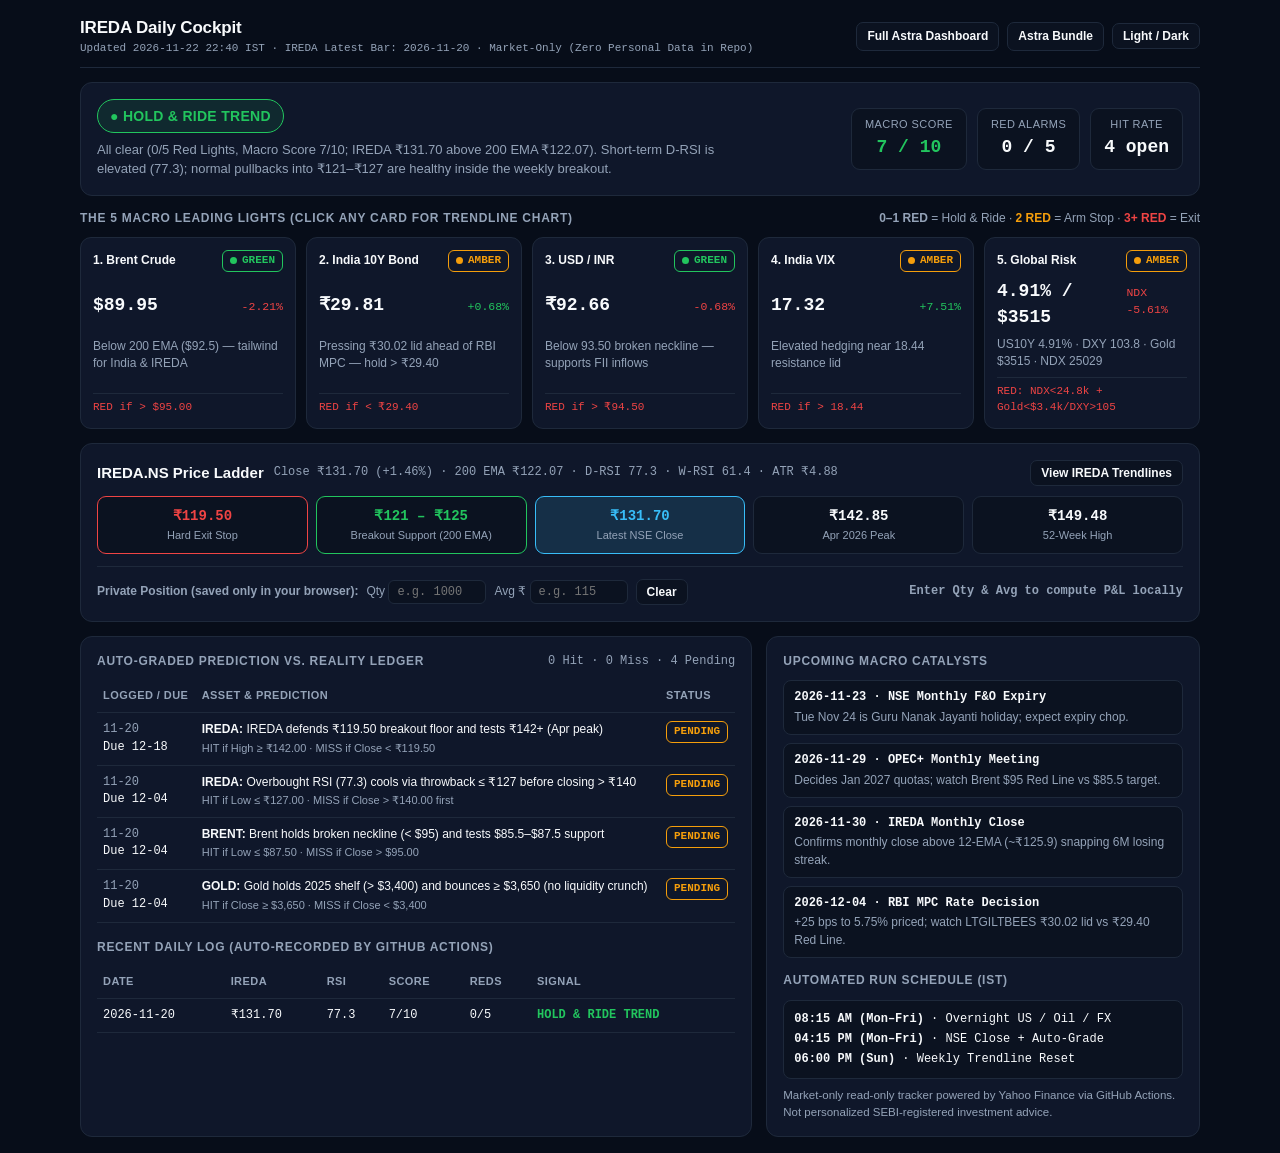
==== cockpit.html @ 3b49bd47 "feat(cockpit): add automated 5-light IREDA daily macro cockpit & ledger" ====
<!DOCTYPE html>
<html lang="en">
<head>
  <meta charset="utf-8" />
  <meta name="viewport" content="width=device-width, initial-scale=1, viewport-fit=cover" />
  <title>IREDA Daily Cockpit — 5-Light Macro &amp; Prediction Tracker</title>
  <link rel="icon" href="data:image/svg+xml,<svg xmlns='http://www.w3.org/2000/svg' viewBox='0 0 16 16'><rect width='16' height='16' rx='3' fill='%230b1220'/><circle cx='8' cy='8' r='4.5' fill='%2322c55e'/></svg>" />
  <style>
    :root {
      --bg: #070d19;
      --card: #0f172a;
      --card-2: #0b1220;
      --border: #1e293b;
      --fg: #f8fafc;
      --muted: #94a3b8;
      --accent: #38bdf8;
      --green: #22c55e;
      --amber: #f59e0b;
      --red: #ef4444;
      --purple: #a855f7;
    }
    body.light {
      --bg: #f1f5f9;
      --card: #ffffff;
      --card-2: #f8fafc;
      --border: #cbd5e1;
      --fg: #0f172a;
      --muted: #475569;
      --accent: #0284c7;
      --green: #16a34a;
      --amber: #d97706;
      --red: #dc2626;
      --purple: #7c3aed;
    }
    * { box-sizing: border-box; }
    body {
      margin: 0;
      padding: 16px;
      background: var(--bg);
      color: var(--fg);
      font-family: -apple-system, BlinkMacSystemFont, "Segoe UI", Roboto, Inter, sans-serif;
      font-size: 14px;
      line-height: 1.45;
    }
    .wrap { max-width: 1120px; margin: 0 auto; display: flex; flex-direction: column; gap: 14px; }
    .mono { font-family: ui-monospace, SFMono-Regular, Menlo, Monaco, Consolas, monospace; }
    .muted { color: var(--muted); }
    .card {
      background: var(--card);
      border: 1px solid var(--border);
      border-radius: 12px;
      padding: 16px;
    }
    .topbar {
      display: flex; flex-wrap: wrap; align-items: center; justify-content: space-between; gap: 10px;
      padding-bottom: 10px; border-bottom: 1px solid var(--border);
    }
    .nav-links { display: flex; flex-wrap: wrap; align-items: center; gap: 8px; font-size: 12px; }
    .btn {
      background: var(--card-2); color: var(--fg); border: 1px solid var(--border);
      border-radius: 7px; padding: 5px 10px; font-size: 12px; font-weight: 600; cursor: pointer;
      text-decoration: none; display: inline-flex; align-items: center; gap: 5px;
    }
    .btn:hover { border-color: var(--accent); }
    .btn.active { background: var(--accent); color: #020617; border-color: var(--accent); }

    /* Hero Banner */
    .hero { display: flex; flex-wrap: wrap; align-items: center; justify-content: space-between; gap: 16px; }
    .signal-pill {
      display: inline-flex; align-items: center; gap: 8px; padding: 6px 12px;
      border-radius: 999px; font-weight: 800; font-size: 14px; letter-spacing: 0.02em;
      border: 1.5px solid var(--green); color: var(--green); background: rgba(34,197,94,0.1);
    }
    .signal-pill.warning { border-color: var(--amber); color: var(--amber); background: rgba(245,158,11,0.12); }
    .signal-pill.error { border-color: var(--red); color: var(--red); background: rgba(239,68,68,0.14); }
    .kpis { display: flex; flex-wrap: wrap; gap: 10px; }
    .kpi {
      background: var(--card-2); border: 1px solid var(--border); border-radius: 9px;
      padding: 8px 13px; text-align: center; min-width: 92px;
    }
    .kpi-lbl { font-size: 11px; color: var(--muted); text-transform: uppercase; letter-spacing: 0.04em; }
    .kpi-val { font-size: 18px; font-weight: 800; margin-top: 2px; }

    /* 5 Traffic Lights */
    .sec-head {
      display: flex; flex-wrap: wrap; align-items: center; justify-content: space-between; gap: 8px;
      margin-bottom: 10px; font-size: 12px;
    }
    .sec-title { font-weight: 800; text-transform: uppercase; letter-spacing: 0.06em; color: var(--muted); }
    .lights-grid { display: grid; grid-template-columns: repeat(5, minmax(0, 1fr)); gap: 10px; }
    @media (max-width: 960px) { .lights-grid { grid-template-columns: repeat(2, minmax(0, 1fr)); } }
    @media (max-width: 560px) { .lights-grid { grid-template-columns: 1fr; } }
    .light-card {
      background: var(--card); border: 1px solid var(--border); border-radius: 11px;
      padding: 12px; cursor: pointer; display: flex; flex-direction: column; justify-content: space-between; gap: 6px;
      transition: border-color 140ms ease, transform 140ms ease;
    }
    .light-card:hover { border-color: var(--accent); transform: translateY(-1px); }
    .light-card.selected { border-color: var(--accent); box-shadow: 0 0 0 1px var(--accent); }
    .light-top { display: flex; align-items: center; justify-content: space-between; gap: 6px; font-size: 12px; font-weight: 700; }
    .badge {
      display: inline-flex; align-items: center; gap: 5px; padding: 2px 7px;
      border-radius: 6px; font-size: 11px; font-weight: 700; border: 1px solid var(--border);
    }
    .badge.GREEN, .badge.HIT { color: var(--green); border-color: var(--green); }
    .badge.AMBER, .badge.PENDING { color: var(--amber); border-color: var(--amber); }
    .badge.RED, .badge.MISS { color: var(--red); border-color: var(--red); }
    .badge.EXPIRED { color: var(--muted); border-color: var(--border); }
    .dot { width: 7px; height: 7px; border-radius: 50%; display: inline-block; }
    .light-val { font-size: 18px; font-weight: 800; }
    .light-note { font-size: 12px; color: var(--muted); }
    .light-rule { font-size: 11px; color: var(--red); padding-top: 6px; border-top: 1px solid var(--border); }

    /* IREDA Ladder + Local Position */
    .ladder { display: grid; grid-template-columns: repeat(5, minmax(0, 1fr)); gap: 8px; margin-top: 10px; }
    @media (max-width: 720px) { .ladder { grid-template-columns: repeat(2, minmax(0, 1fr)); } }
    .rung {
      background: var(--card-2); border: 1px solid var(--border); border-radius: 9px;
      padding: 9px 8px; text-align: center;
    }
    .rung.stop { border-color: var(--red); }
    .rung.sup { border-color: var(--green); }
    .rung.now { background: rgba(56,189,248,0.14); border-color: var(--accent); }
    .rung-p { font-weight: 800; font-size: 14px; }
    .rung-l { font-size: 11px; color: var(--muted); margin-top: 2px; }

    .pos-bar {
      margin-top: 12px; padding-top: 12px; border-top: 1px solid var(--border);
      display: flex; flex-wrap: wrap; align-items: center; justify-content: space-between; gap: 10px; font-size: 12px;
    }
    .pos-inputs { display: flex; flex-wrap: wrap; align-items: center; gap: 8px; }
    .pos-inputs input {
      width: 98px; padding: 4px 8px; border-radius: 6px; border: 1px solid var(--border);
      background: var(--card-2); color: var(--fg); font-size: 12px;
    }

    /* Expandable Chart Drawer */
    .drawer { display: none; }
    .drawer.open { display: block; }
    .canvas-box { width: 100%; height: 360px; border: 1px solid var(--border); border-radius: 8px; overflow: hidden; margin-top: 8px; }
    canvas { display: block; width: 100%; height: 100%; }

    /* Bottom Grid */
    .two-col { display: grid; grid-template-columns: 1.55fr 1fr; gap: 14px; }
    @media (max-width: 880px) { .two-col { grid-template-columns: 1fr; } }
    table { width: 100%; border-collapse: collapse; font-size: 12px; }
    th, td { text-align: left; padding: 8px 6px; border-bottom: 1px solid var(--border); vertical-align: top; }
    th { color: var(--muted); font-size: 11px; text-transform: uppercase; letter-spacing: 0.04em; }
    .cat-item {
      background: var(--card-2); border: 1px solid var(--border); border-radius: 8px;
      padding: 8px 10px; font-size: 12px; margin-bottom: 8px;
    }
    .warn-strip {
      display: none; padding: 8px 12px; border-radius: 8px; font-size: 12px;
      background: rgba(245,158,11,0.12); border: 1px solid var(--amber); color: var(--amber);
    }
  </style>
</head>
<body>
  <div class="wrap">
    <!-- Top Bar -->
    <div class="topbar">
      <div>
        <div style="font-size:17px;font-weight:800;letter-spacing:-0.01em;">IREDA Daily Cockpit</div>
        <div class="mono muted" style="font-size:11px;" id="metaLine">Loading cockpit_state.json…</div>
      </div>
      <div class="nav-links">
        <a class="btn" href="./index.html">Full Astra Dashboard</a>
        <a class="btn" href="./review.html">Astra Bundle</a>
        <button class="btn" id="btnTheme">Light / Dark</button>
      </div>
    </div>

    <div id="staleWarn" class="warn-strip"></div>

    <!-- 1. THREE-SECOND VERDICT BANNER -->
    <section class="card hero">
      <div style="flex:1;min-width:260px;">
        <div id="signalPill" class="signal-pill">● LOADING…</div>
        <p id="signalSummary" style="margin:8px 0 0;font-size:13px;color:var(--muted);max-width:640px;">—</p>
      </div>
      <div class="kpis">
        <div class="kpi">
          <div class="kpi-lbl">Macro Score</div>
          <div id="kpiScore" class="kpi-val mono">—</div>
        </div>
        <div class="kpi">
          <div class="kpi-lbl">Red Alarms</div>
          <div id="kpiReds" class="kpi-val mono">—</div>
        </div>
        <div class="kpi">
          <div class="kpi-lbl">Hit Rate</div>
          <div id="kpiHit" class="kpi-val mono">—</div>
        </div>
      </div>
    </section>

    <!-- 2. THE 5 TRAFFIC LIGHTS -->
    <section>
      <div class="sec-head">
        <span class="sec-title">The 5 Macro Leading Lights (Click Any Card for Trendline Chart)</span>
        <span class="muted"><strong>0–1 RED</strong> = Hold &amp; Ride · <strong style="color:var(--amber)">2 RED</strong> = Arm Stop · <strong style="color:var(--red)">3+ RED</strong> = Exit</span>
      </div>
      <div id="lightsGrid" class="lights-grid"></div>
    </section>

    <!-- EXPANDABLE TRENDLINE CHART DRAWER (Hidden until clicked) -->
    <section id="chartDrawer" class="card drawer">
      <div style="display:flex;flex-wrap:wrap;align-items:center;justify-content:space-between;gap:8px;">
        <div>
          <strong id="drawerTitle">—</strong>
          <span id="drawerMeta" class="mono muted" style="font-size:12px;margin-left:8px;"></span>
        </div>
        <div style="display:flex;flex-wrap:wrap;align-items:center;gap:6px;">
          <button class="btn tf-btn active" data-tf="1d">Daily</button>
          <button class="btn tf-btn" data-tf="1wk">Weekly</button>
          <button class="btn" id="btnDrawTL">+ Draw Trendline</button>
          <button class="btn" id="btnClearTL">Clear</button>
          <button class="btn" id="btnCloseDrawer">Close ✕</button>
        </div>
      </div>
      <div id="drawerPills" style="display:flex;flex-wrap:wrap;gap:5px;margin-top:8px;"></div>
      <div id="drawerOhlc" class="mono muted" style="font-size:11.5px;margin-top:6px;">Hover chart for OHLC / EMA / RSI readout</div>
      <div class="canvas-box"><canvas id="trendCanvas"></canvas></div>
    </section>

    <!-- 3. IREDA STRUCTURE & OPTIONAL BROWSER-LOCAL POSITION CALCULATOR -->
    <section class="card">
      <div style="display:flex;flex-wrap:wrap;align-items:center;justify-content:space-between;gap:8px;">
        <div style="display:flex;flex-wrap:wrap;align-items:center;gap:10px;">
          <strong style="font-size:15px;">IREDA.NS Price Ladder</strong>
          <span id="iredaChips" class="mono muted" style="font-size:12px;">—</span>
        </div>
        <button class="btn" id="btnOpenIredaChart">View IREDA Trendlines</button>
      </div>

      <div class="ladder">
        <div class="rung stop">
          <div class="rung-p mono" style="color:var(--red)">₹119.50</div>
          <div class="rung-l">Hard Exit Stop</div>
        </div>
        <div class="rung sup">
          <div class="rung-p mono" style="color:var(--green)">₹121 – ₹125</div>
          <div class="rung-l">Breakout Support (200 EMA)</div>
        </div>
        <div class="rung now">
          <div id="ladderNow" class="rung-p mono" style="color:var(--accent)">₹—</div>
          <div class="rung-l">Latest NSE Close</div>
        </div>
        <div class="rung">
          <div class="rung-p mono">₹142.85</div>
          <div class="rung-l">Apr 2026 Peak</div>
        </div>
        <div class="rung">
          <div class="rung-p mono">₹149.48</div>
          <div class="rung-l">52-Week High</div>
        </div>
      </div>

      <!-- 100% Browser-Local Position Calculator (Zero personal data in GitHub) -->
      <div class="pos-bar">
        <div class="pos-inputs">
          <span class="muted" style="font-weight:600;">Private Position (saved only in your browser):</span>
          <label class="muted">Qty <input id="posQty" type="number" min="0" step="1" placeholder="e.g. 1000" class="mono" /></label>
          <label class="muted">Avg ₹ <input id="posAvg" type="number" min="0" step="0.05" placeholder="e.g. 115" class="mono" /></label>
          <button class="btn" id="btnClearPos">Clear</button>
        </div>
        <div id="posOut" class="mono" style="font-weight:700;">—</div>
      </div>
    </section>

    <!-- 4. AUTO-GRADED PREDICTION TRACKER + CATALYSTS & DAILY HISTORY -->
    <section class="two-col">
      <!-- Auto-Graded Prediction Ledger -->
      <div class="card">
        <div class="sec-head">
          <span class="sec-title">Auto-Graded Prediction vs. Reality Ledger</span>
          <span id="predSummary" class="mono muted">—</span>
        </div>
        <div style="overflow-x:auto;">
          <table>
            <thead>
              <tr>
                <th>Logged / Due</th>
                <th>Asset &amp; Prediction</th>
                <th>Status</th>
              </tr>
            </thead>
            <tbody id="predBody"></tbody>
          </table>
        </div>

        <div class="sec-head" style="margin-top:16px;">
          <span class="sec-title">Recent Daily Log (Auto-Recorded by GitHub Actions)</span>
        </div>
        <div style="overflow-x:auto;">
          <table>
            <thead>
              <tr>
                <th>Date</th>
                <th>IREDA</th>
                <th>RSI</th>
                <th>Score</th>
                <th>Reds</th>
                <th>Signal</th>
              </tr>
            </thead>
            <tbody id="histBody"></tbody>
          </table>
        </div>
      </div>

      <!-- Upcoming Macro Catalysts & Daily Rhythm -->
      <div class="card">
        <div class="sec-head">
          <span class="sec-title">Upcoming Macro Catalysts</span>
        </div>
        <div id="catList"></div>

        <div class="sec-head" style="margin-top:14px;">
          <span class="sec-title">Automated Run Schedule (IST)</span>
        </div>
        <div class="cat-item mono" style="line-height:1.7;">
          <div><strong>08:15 AM (Mon–Fri)</strong> · Overnight US / Oil / FX</div>
          <div><strong>04:15 PM (Mon–Fri)</strong> · NSE Close + Auto-Grade</div>
          <div><strong>06:00 PM (Sun)</strong> · Weekly Trendline Reset</div>
        </div>
        <div class="muted" style="font-size:11.5px;margin-top:8px;">
          Market-only read-only tracker powered by Yahoo Finance via GitHub Actions. Not personalized SEBI-registered investment advice.
        </div>
      </div>
    </section>
  </div>

  <script>
    (function () {
      let STATE = null;
      const ui = {
        selectedAsset: null,
        tf: "1d",
        drawMode: false,
        pendingPt: null,
        hover: null,
        customTLs: {},
      };

      const canvas = document.getElementById("trendCanvas");
      const ctx = canvas.getContext("2d");

      function fmtSign(v) {
        if (v === null || v === undefined || Number.isNaN(v)) return "";
        return (v >= 0 ? "+" : "") + Number(v).toFixed(2) + "%";
      }

      function dotCol(st) {
        return st === "GREEN" ? "var(--green)" : st === "RED" ? "var(--red)" : "var(--amber)";
      }

      function loadLocalPos() {
        try {
          const raw = localStorage.getItem("ireda_cockpit_local_pos_v1");
          if (raw) {
            const p = JSON.parse(raw);
            if (p.qty) document.getElementById("posQty").value = p.qty;
            if (p.avg) document.getElementById("posAvg").value = p.avg;
          }
        } catch (e) {}
      }

      function renderLocalPos() {
        const qty = parseFloat(document.getElementById("posQty").value);
        const avg = parseFloat(document.getElementById("posAvg").value);
        try { localStorage.setItem("ireda_cockpit_local_pos_v1", JSON.stringify({ qty: qty || "", avg: avg || "" })); } catch (e) {}
        const out = document.getElementById("posOut");
        if (!STATE || !qty || !avg) {
          out.textContent = "Enter Qty & Avg to compute P&L locally";
          out.style.color = "var(--muted)";
          return;
        }
        const cmp = STATE.ireda.last;
        const cost = qty * avg;
        const val = qty * cmp;
        const pnl = val - cost;
        const pct = (pnl / cost) * 100;
        const pnlL = pnl / 1e5;
        out.textContent = `Value: ₹${(val/1e5).toFixed(2)}L · Open P&L: ${pnl >= 0 ? "+" : ""}₹${pnlL.toFixed(2)}L (${pct >= 0 ? "+" : ""}${pct.toFixed(1)}%)`;
        out.style.color = pnl >= 0 ? "var(--green)" : "var(--red)";
      }

      function renderDrawerPills() {
        const box = document.getElementById("drawerPills");
        if (!box || !STATE) return;
        const order = [
          ["IREDA", "IREDA"],
          ["BRENT", "Brent"],
          ["IN10Y_ETF", "IN 10Y"],
          ["USDINR", "USD/INR"],
          ["INDIAVIX", "VIX"],
          ["US10Y", "US 10Y"],
          ["GOLD", "Gold"],
          ["NDX", "Nasdaq"],
          ["DXY", "DXY"],
          ["NIFTY", "Nifty"],
        ];
        box.innerHTML = "";
        for (const [k, lbl] of order) {
          if (!STATE.charts[k]) continue;
          const b = document.createElement("button");
          b.className = "btn" + (ui.selectedAsset === k ? " active" : "");
          b.style.padding = "3px 8px";
          b.style.fontSize = "11px";
          b.textContent = lbl;
          b.addEventListener("click", () => openChart(k));
          box.appendChild(b);
        }
      }

      function openChart(assetKey) {
        ui.selectedAsset = assetKey;
        ui.pendingPt = null;
        ui.drawMode = false;
        document.getElementById("chartDrawer").classList.add("open");
        document.getElementById("btnDrawTL").classList.remove("active");
        document.getElementById("btnDrawTL").textContent = "+ Draw Trendline";
        renderLights();
        renderDrawerPills();
        drawChart();
      }

      function renderLights() {
        const grid = document.getElementById("lightsGrid");
        grid.innerHTML = "";
        for (const l of STATE.lights) {
          const card = document.createElement("div");
          card.className = "light-card" + (ui.selectedAsset === l.id ? " selected" : "");
          card.innerHTML = `
            <div class="light-top">
              <span>${l.title}</span>
              <span class="badge ${l.status} mono"><span class="dot" style="background:${dotCol(l.status)}"></span>${l.status}</span>
            </div>
            <div style="display:flex;align-items:baseline;justify-content:space-between;gap:6px;">
              <span class="light-val mono">${l.value}</span>
              <span class="mono" style="font-size:11.5px;color:${l.chg_pct >= 0 ? "var(--green)" : "var(--red)"}">${l.chg_prefix || ""}${fmtSign(l.chg_pct)}</span>
            </div>
            <div class="light-note">${l.note}</div>
            <div class="light-rule mono">${l.red_rule}</div>
          `;
          card.addEventListener("click", () => openChart(l.id));
          grid.appendChild(card);
        }
      }

      function drawChart() {
        if (!STATE || !ui.selectedAsset) return;
        const ch = STATE.charts[ui.selectedAsset];
        if (!ch || !ch[ui.tf]) return;
        const tfd = ch[ui.tf];
        const bars = tfd.bars;
        const snap = STATE.snapshots[ui.selectedAsset];
        document.getElementById("drawerTitle").textContent = `${ch.name} (${ui.tf === "1d" ? "Daily" : "Weekly"} Trendlines)`;
        document.getElementById("drawerMeta").textContent = `Last: ${ch.unit === "%" ? snap.last + "%" : ch.unit + snap.last} · RSI: ${ui.tf === "1d" ? snap.rsi : snap.w_rsi}`;

        const box = canvas.parentElement;
        const dpr = window.devicePixelRatio || 1;
        const w = box.clientWidth, h = box.clientHeight;
        if (!w || !h) return;
        canvas.width = Math.round(w * dpr);
        canvas.height = Math.round(h * dpr);
        ctx.setTransform(dpr, 0, 0, dpr, 0, 0);

        const cs = getComputedStyle(document.body);
        const bg = cs.getPropertyValue("--card").trim();
        const bg2 = cs.getPropertyValue("--card-2").trim();
        const border = cs.getPropertyValue("--border").trim();
        const fg = cs.getPropertyValue("--fg").trim();
        const muted = cs.getPropertyValue("--muted").trim();

        const padL = 52, padR = 112, padT = 12, padB = 22, gap = 10, rsiH = 68;
        const mainH = h - padT - padB - gap - rsiH;
        const mainY0 = padT, mainY1 = mainY0 + mainH;
        const rsiY0 = mainY1 + gap, rsiY1 = rsiY0 + rsiH;
        const plotW = w - padL - padR;

        const n = bars.length;
        const proj = Math.max(6, Math.round(n * 0.06));
        const slots = n + proj;
        let ymin = Infinity, ymax = -Infinity;
        for (const b of bars) { if (b[3] < ymin) ymin = b[3]; if (b[2] > ymax) ymax = b[2]; }
        const ypad = Math.max((ymax - ymin) * 0.08, 1e-6);
        ymin -= ypad; ymax += ypad;

        const xOf = (i) => padL + ((i + 0.5) / slots) * plotW;
        const yOf = (v) => mainY1 - ((v - ymin) / (ymax - ymin)) * mainH;
        const yRsi = (r) => rsiY1 - ((r - 10) / 82) * rsiH;

        ctx.fillStyle = bg; ctx.fillRect(0, 0, w, h);
        ctx.fillStyle = bg2; ctx.fillRect(padL, rsiY0, plotW, rsiH);

        ctx.strokeStyle = border; ctx.lineWidth = 1;
        ctx.font = "10.5px ui-monospace, monospace"; ctx.fillStyle = muted;
        for (let k = 0; k <= 4; k++) {
          const v = ymin + (k / 4) * (ymax - ymin), py = yOf(v);
          ctx.beginPath(); ctx.moveTo(padL, py); ctx.lineTo(padL + plotW, py); ctx.stroke();
          ctx.textAlign = "right"; ctx.textBaseline = "middle";
          ctx.fillText(v.toFixed(ch.dec), padL - 6, py);
        }
        for (let k = 0; k < 5; k++) {
          const idx = Math.min(n - 1, Math.round((k / 4) * (n - 1)));
          const px = xOf(idx);
          ctx.beginPath(); ctx.moveTo(px, mainY0); ctx.lineTo(px, mainY1); ctx.stroke();
          ctx.textAlign = "center"; ctx.textBaseline = "top";
          ctx.fillText(bars[idx][0].slice(2), px, rsiY1 + 4);
        }

        // Candles
        ctx.save(); ctx.beginPath(); ctx.rect(padL, mainY0, plotW, mainH); ctx.clip();
        const bw = Math.max(1.8, Math.min(7, (plotW / slots) * 0.68));
        for (let i = 0; i < n; i++) {
          const [, o, hi, lo, c] = bars[i];
          const px = xOf(i), col = c >= o ? "#22c55e" : "#ef4444";
          ctx.strokeStyle = col; ctx.lineWidth = 1;
          ctx.beginPath(); ctx.moveTo(px, yOf(hi)); ctx.lineTo(px, yOf(lo)); ctx.stroke();
          ctx.fillStyle = col;
          ctx.fillRect(px - bw / 2, yOf(Math.max(o, c)), bw, Math.max(1.2, yOf(Math.min(o, c)) - yOf(Math.max(o, c))));
        }

        // EMAs
        for (const [ci, col, lw] of [[5, "#38bdf8", 1.1], [6, "#f59e0b", 1.1], [7, "#a855f7", 1.4]]) {
          ctx.strokeStyle = col; ctx.lineWidth = lw; ctx.beginPath();
          let s = false;
          for (let i = 0; i < n; i++) {
            if (bars[i][ci] === null) continue;
            const px = xOf(i), py = yOf(bars[i][ci]);
            if (!s) { ctx.moveTo(px, py); s = true; } else ctx.lineTo(px, py);
          }
          ctx.stroke();
        }

        // Auto & Custom Trendlines
        const xEnd = n - 1 + proj;
        const labels = [];
        for (const tl of tfd.tls) {
          const sl = (tl.y2 - tl.y1) / (tl.i2 - tl.i1);
          ctx.save(); ctx.strokeStyle = tl.color; ctx.lineWidth = 1.9;
          if (tl.kind === "res") ctx.setLineDash([5, 4]);
          ctx.beginPath(); ctx.moveTo(xOf(tl.i1), yOf(tl.y1)); ctx.lineTo(xOf(xEnd), yOf(tl.y1 + sl * (xEnd - tl.i1))); ctx.stroke();
          ctx.setLineDash([]);
          for (const [pi, pyv] of [[tl.i1, tl.y1], [tl.i2, tl.y2]]) {
            if (pi < 0) continue;
            ctx.beginPath(); ctx.arc(xOf(pi), yOf(pyv), 3.3, 0, Math.PI * 2); ctx.fillStyle = tl.color; ctx.fill();
          }
          ctx.restore();
          labels.push({ y: yOf(tl.now), txt: `${tl.label.slice(0, 12)} ${tl.now}`, col: tl.color });
        }

        const cKey = `${ui.selectedAsset}:${ui.tf}`;
        for (const ct of (ui.customTLs[cKey] || [])) {
          const sl = (ct.y2 - ct.y1) / Math.max(0.001, ct.i2 - ct.i1);
          const nowY = ct.y1 + sl * (n - 1 - ct.i1);
          ctx.save(); ctx.strokeStyle = "#eab308"; ctx.lineWidth = 2; ctx.setLineDash([4, 3]);
          ctx.beginPath(); ctx.moveTo(xOf(ct.i1), yOf(ct.y1)); ctx.lineTo(xOf(xEnd), yOf(ct.y1 + sl * (xEnd - ct.i1))); ctx.stroke();
          ctx.restore();
          labels.push({ y: yOf(nowY), txt: `Custom ${nowY.toFixed(ch.dec)}`, col: "#eab308" });
        }

        if (ui.drawMode && ui.pendingPt && ui.hover) {
          ctx.save(); ctx.strokeStyle = "#eab308"; ctx.lineWidth = 1.5; ctx.setLineDash([3, 3]);
          ctx.beginPath(); ctx.moveTo(xOf(ui.pendingPt.i), yOf(ui.pendingPt.y)); ctx.lineTo(ui.hover.x, ui.hover.y); ctx.stroke();
          ctx.restore();
        }
        ctx.restore();

        // Right-margin trendline labels
        labels.push({ y: yOf(bars[n - 1][4]), txt: `Last ${bars[n - 1][4]}`, col: fg });
        labels.sort((a, b) => a.y - b.y);
        for (let i = 1; i < labels.length; i++) if (labels[i].y - labels[i - 1].y < 13) labels[i].y = labels[i - 1].y + 13;
        ctx.font = "600 10px ui-monospace, monospace"; ctx.textAlign = "left"; ctx.textBaseline = "middle";
        for (const lb of labels) {
          ctx.fillStyle = lb.col;
          ctx.fillText(lb.txt, padL + plotW + 5, Math.max(mainY0 + 7, Math.min(mainY1 - 6, lb.y)));
        }

        // RSI
        ctx.save(); ctx.beginPath(); ctx.rect(padL, rsiY0, plotW, rsiH); ctx.clip();
        for (const [lv, col] of [[70, "#ef4444"], [30, "#22c55e"]]) {
          ctx.strokeStyle = col; ctx.setLineDash([3, 3]); ctx.beginPath();
          ctx.moveTo(padL, yRsi(lv)); ctx.lineTo(padL + plotW, yRsi(lv)); ctx.stroke();
        }
        ctx.setLineDash([]); ctx.strokeStyle = "#a855f7"; ctx.lineWidth = 1.4; ctx.beginPath();
        let rs = false;
        for (let i = 0; i < n; i++) {
          if (bars[i][8] === null) continue;
          const px = xOf(i), py = yRsi(bars[i][8]);
          if (!rs) { ctx.moveTo(px, py); rs = true; } else ctx.lineTo(px, py);
        }
        ctx.stroke(); ctx.restore();
        ctx.fillStyle = "#a855f7"; ctx.font = "700 10.5px ui-monospace, monospace";
        ctx.fillText(`RSI ${bars[n - 1][8] ?? "—"}`, padL + plotW + 5, yRsi(bars[n - 1][8] || 50));

        ctx.strokeStyle = border; ctx.strokeRect(padL, mainY0, plotW, mainH); ctx.strokeRect(padL, rsiY0, plotW, rsiH);
      }

      function renderAll() {
        document.getElementById("metaLine").textContent =
          `Updated ${STATE.updated_at_ist} · IREDA Latest Bar: ${STATE.ireda.last_date} · Market-Only (Zero Personal Data in Repo)`;

        if (STATE.fetch_errors && STATE.fetch_errors.length) {
          const w = document.getElementById("staleWarn");
          w.style.display = "block";
          w.textContent = "Partial feed warning (cached fallback used): " + STATE.fetch_errors.join(" | ");
        }

        const pill = document.getElementById("signalPill");
        pill.textContent = `● ${STATE.signal.label}`;
        pill.className = "signal-pill" + (STATE.signal.tone === "warning" ? " warning" : STATE.signal.tone === "error" ? " error" : "");
        document.getElementById("signalSummary").textContent = STATE.signal.summary;

        const ks = document.getElementById("kpiScore");
        ks.textContent = `${STATE.macro_score} / 10`;
        ks.style.color = STATE.macro_score >= 7 ? "var(--green)" : STATE.macro_score >= 5 ? "var(--amber)" : "var(--red)";

        const kr = document.getElementById("kpiReds");
        kr.textContent = `${STATE.red_lights} / 5`;
        kr.style.color = STATE.red_lights >= 2 ? "var(--red)" : "var(--fg)";

        const ps = STATE.prediction_stats;
        document.getElementById("kpiHit").textContent = ps.hit_rate_pct !== null ? `${ps.hit_rate_pct}%` : `${ps.pending} open`;

        renderLights();

        const ir = STATE.ireda;
        document.getElementById("ladderNow").textContent = `₹${ir.last.toFixed(2)}`;
        document.getElementById("iredaChips").textContent =
          `Close ₹${ir.last.toFixed(2)} (${fmtSign(ir.chg_pct)}) · 200 EMA ₹${ir.e200} · D-RSI ${ir.rsi} · W-RSI ${ir.w_rsi} · ATR ₹${ir.atr14}`;

        document.getElementById("predSummary").textContent =
          `${ps.hits} Hit · ${ps.misses} Miss · ${ps.pending} Pending` + (ps.hit_rate_pct !== null ? ` (${ps.hit_rate_pct}%)` : "");

        const pb = document.getElementById("predBody");
        pb.innerHTML = "";
        for (const p of STATE.predictions) {
          const tr = document.createElement("tr");
          tr.innerHTML = `
            <td class="mono muted" style="white-space:nowrap;"><div>${p.logged_date.slice(5)}</div><div style="color:var(--fg)">Due ${p.due_date.slice(5)}</div></td>
            <td>
              <div><strong>${p.asset}:</strong> ${p.prediction}</div>
              <div class="muted" style="font-size:11px;margin-top:2px;">${p.outcome_note || p.rule_text}</div>
            </td>
            <td style="white-space:nowrap;"><span class="badge ${p.status} mono">${p.status}</span></td>
          `;
          pb.appendChild(tr);
        }

        const hb = document.getElementById("histBody");
        hb.innerHTML = "";
        for (const h of [...STATE.history].reverse().slice(0, 10)) {
          const tr = document.createElement("tr");
          tr.className = "mono";
          const sCol = h.signal === "EXIT_PROTECT" ? "var(--red)" : h.signal === "ALERT_PROTECT" ? "var(--amber)" : "var(--green)";
          tr.innerHTML = `
            <td>${h.date}</td>
            <td>₹${Number(h.ireda_close).toFixed(2)}</td>
            <td>${h.ireda_rsi ?? "—"}</td>
            <td>${h.macro_score}/10</td>
            <td style="color:${h.red_lights >= 2 ? "var(--red)" : "var(--fg)"}">${h.red_lights}/5</td>
            <td style="color:${sCol};font-weight:700;">${h.signal_label}</td>
          `;
          hb.appendChild(tr);
        }

        const cl = document.getElementById("catList");
        cl.innerHTML = "";
        for (const c of STATE.catalysts) {
          const div = document.createElement("div");
          div.className = "cat-item";
          div.innerHTML = `<div class="mono" style="font-weight:700;">${c.date} · ${c.title}</div><div class="muted" style="margin-top:2px;">${c.note}</div>`;
          cl.appendChild(div);
        }

        renderLocalPos();
      }

      // Wire controls
      document.getElementById("btnTheme").addEventListener("click", () => {
        document.body.classList.toggle("light");
        drawChart();
      });
      document.getElementById("btnOpenIredaChart").addEventListener("click", () => openChart("IREDA"));
      document.getElementById("btnCloseDrawer").addEventListener("click", () => {
        ui.selectedAsset = null;
        document.getElementById("chartDrawer").classList.remove("open");
        renderLights();
      });
      document.querySelectorAll(".tf-btn").forEach((b) => b.addEventListener("click", () => {
        ui.tf = b.dataset.tf;
        document.querySelectorAll(".tf-btn").forEach((x) => x.classList.toggle("active", x.dataset.tf === ui.tf));
        ui.pendingPt = null;
        drawChart();
      }));
      document.getElementById("btnDrawTL").addEventListener("click", (e) => {
        ui.drawMode = !ui.drawMode;
        ui.pendingPt = null;
        e.target.classList.toggle("active", ui.drawMode);
        e.target.textContent = ui.drawMode ? "Click 2 Points on Chart…" : "+ Draw Trendline";
      });
      document.getElementById("btnClearTL").addEventListener("click", () => {
        if (ui.selectedAsset) ui.customTLs[`${ui.selectedAsset}:${ui.tf}`] = [];
        ui.pendingPt = null;
        drawChart();
      });

      canvas.addEventListener("mousemove", (e) => {
        if (!STATE || !ui.selectedAsset) return;
        const ch = STATE.charts[ui.selectedAsset];
        const bars = ch[ui.tf].bars;
        const rect = canvas.getBoundingClientRect();
        const x = e.clientX - rect.left, y = e.clientY - rect.top;
        const padL = 52, padR = 112, plotW = rect.width - padL - padR;
        const n = bars.length, proj = Math.max(6, Math.round(n * 0.06));
        const idx = Math.max(0, Math.min(n - 1, Math.round(((x - padL) / plotW) * (n + proj) - 0.5)));
        const b = bars[idx];
        document.getElementById("drawerOhlc").textContent =
          `${b[0]}  O:${b[1]} H:${b[2]} L:${b[3]} C:${b[4]}  |  E20:${b[5] ?? "-"} E50:${b[6] ?? "-"} E200:${b[7] ?? "-"}  |  RSI:${b[8] ?? "-"}`;
        ui.hover = { x, y };
        if (ui.drawMode && ui.pendingPt) drawChart();
      });

      canvas.addEventListener("click", (e) => {
        if (!ui.drawMode || !STATE || !ui.selectedAsset) return;
        const ch = STATE.charts[ui.selectedAsset];
        const bars = ch[ui.tf].bars;
        const rect = canvas.getBoundingClientRect();
        const x = e.clientX - rect.left, y = e.clientY - rect.top;
        const padL = 52, padR = 112, padT = 12, padB = 22, gap = 10, rsiH = 68;
        const mainH = rect.height - padT - padB - gap - rsiH;
        const plotW = rect.width - padL - padR;
        if (x < padL || x > padL + plotW || y < padT || y > padT + mainH) return;
        const n = bars.length, proj = Math.max(6, Math.round(n * 0.06));
        const idx = Math.max(0, Math.min(n - 1, Math.round(((x - padL) / plotW) * (n + proj) - 0.5)));
        let ymin = Infinity, ymax = -Infinity;
        for (const b of bars) { if (b[3] < ymin) ymin = b[3]; if (b[2] > ymax) ymax = b[2]; }
        const ypad = Math.max((ymax - ymin) * 0.08, 1e-6);
        ymin -= ypad; ymax += ypad;
        let val = ymin + ((padT + mainH - y) / mainH) * (ymax - ymin);
        // Snap to High or Low if close
        const yOf = (v) => padT + mainH - ((v - ymin) / (ymax - ymin)) * mainH;
        if (Math.abs(y - yOf(bars[idx][2])) < 14) val = bars[idx][2];
        else if (Math.abs(y - yOf(bars[idx][3])) < 14) val = bars[idx][3];

        if (!ui.pendingPt) {
          ui.pendingPt = { i: idx, y: val };
        } else {
          if (idx !== ui.pendingPt.i) {
            const p1 = ui.pendingPt.i < idx ? ui.pendingPt : { i: idx, y: val };
            const p2 = ui.pendingPt.i < idx ? { i: idx, y: val } : ui.pendingPt;
            const k = `${ui.selectedAsset}:${ui.tf}`;
            ui.customTLs[k] = ui.customTLs[k] || [];
            ui.customTLs[k].push({ i1: p1.i, y1: p1.y, i2: p2.i, y2: p2.y });
          }
          ui.pendingPt = null;
          ui.drawMode = false;
          const b = document.getElementById("btnDrawTL");
          b.classList.remove("active");
          b.textContent = "+ Draw Trendline";
        }
        drawChart();
      });

      document.getElementById("posQty").addEventListener("input", renderLocalPos);
      document.getElementById("posAvg").addEventListener("input", renderLocalPos);
      document.getElementById("btnClearPos").addEventListener("click", () => {
        document.getElementById("posQty").value = "";
        document.getElementById("posAvg").value = "";
        renderLocalPos();
      });

      window.addEventListener("resize", drawChart);
      loadLocalPos();

      fetch("./cockpit_state.json?t=" + Date.now())
        .then((r) => { if (!r.ok) throw new Error("HTTP " + r.status); return r.json(); })
        .then((data) => { STATE = data; renderAll(); })
        .catch((err) => {
          document.getElementById("metaLine").textContent = "Failed to load cockpit_state.json: " + err.message;
        });
    })();
  </script>
</body>
</html>
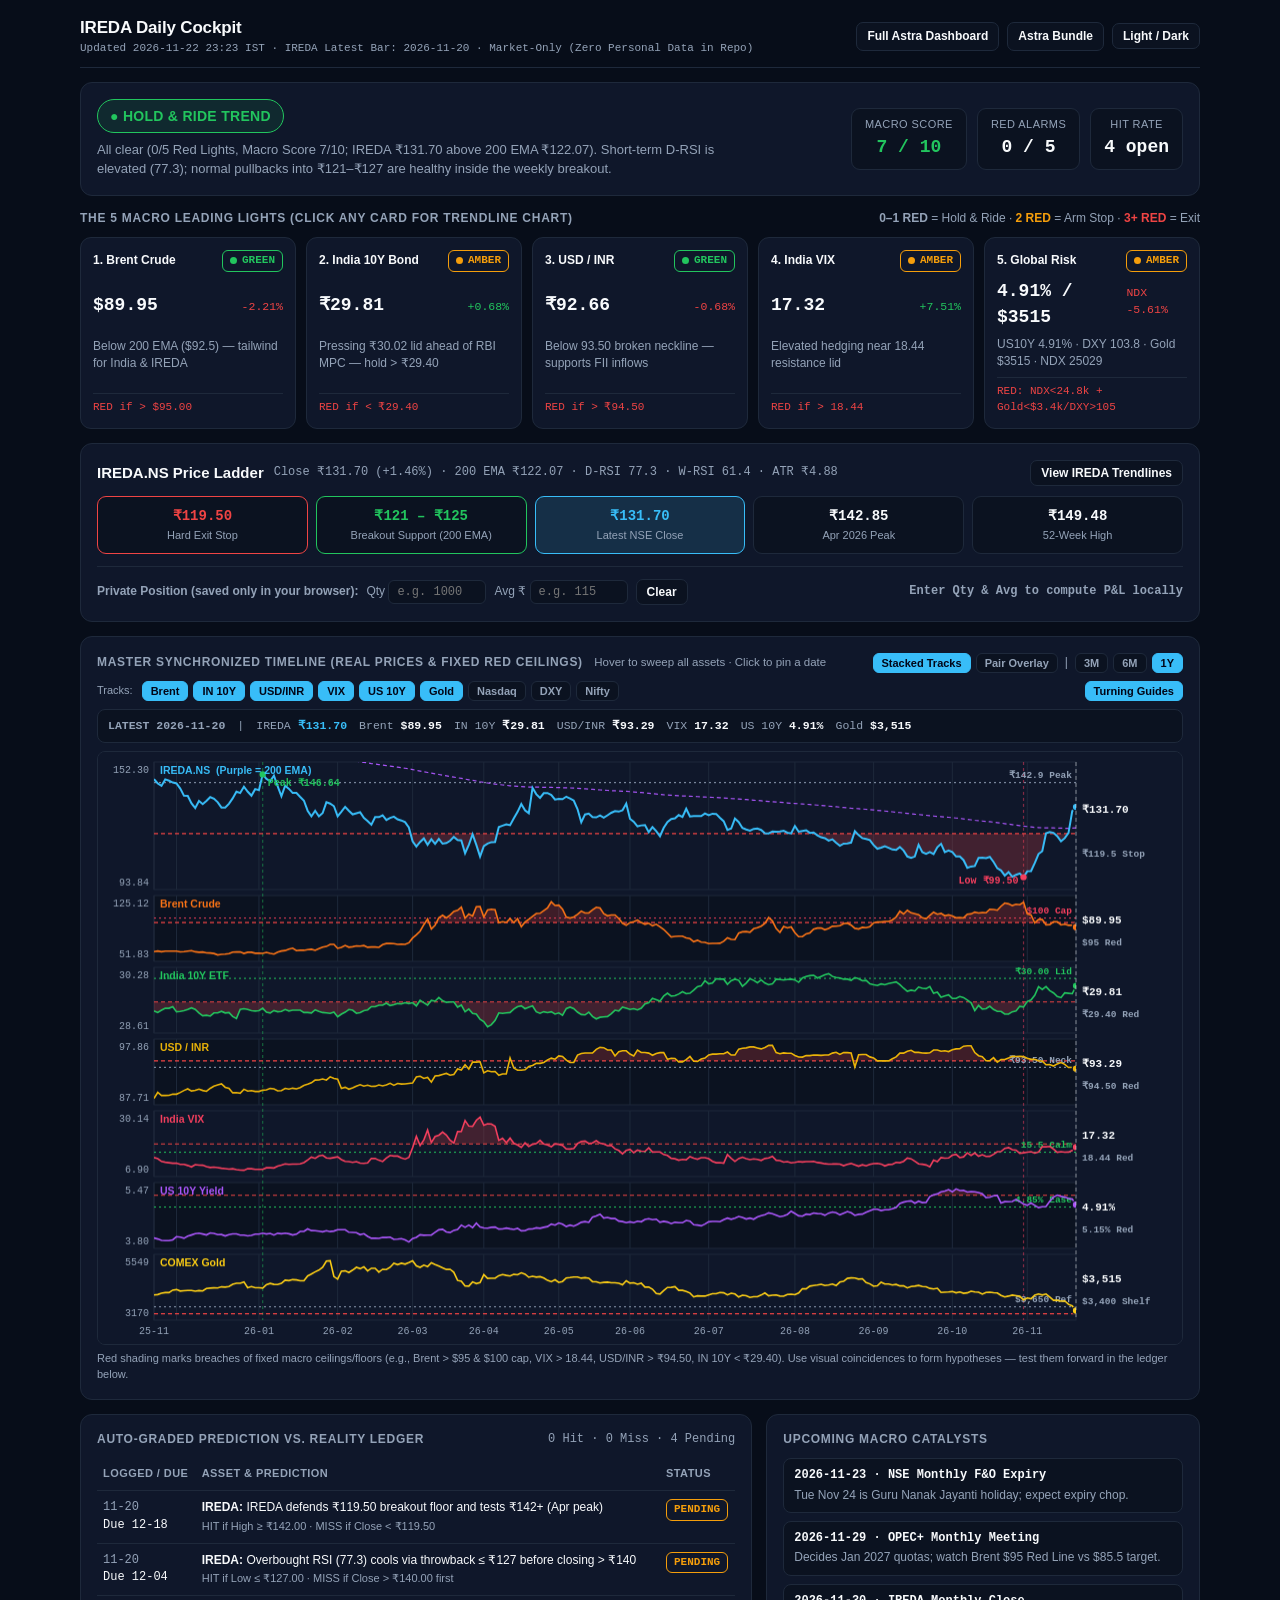
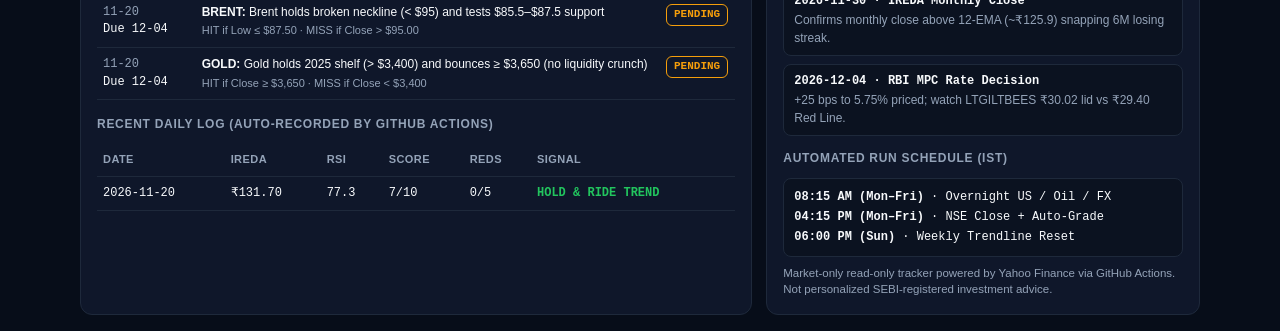
==== commit b982b29c: "feat(cockpit): add 1Y Master Synchronized Timeline (Stacked + Pair Overlay)" ====
--- a/cockpit.html
+++ b/cockpit.html
@@ -140,6 +140,28 @@
     .canvas-box { width: 100%; height: 360px; border: 1px solid var(--border); border-radius: 8px; overflow: hidden; margin-top: 8px; }
     canvas { display: block; width: 100%; height: 100%; }
 
+    /* Master Synchronized Timeline */
+    .master-controls {
+      display: flex; flex-wrap: wrap; align-items: center; justify-content: space-between; gap: 8px;
+      margin-bottom: 8px;
+    }
+    .pill-row { display: flex; flex-wrap: wrap; align-items: center; gap: 5px; }
+    .pill-btn {
+      background: var(--card-2); color: var(--muted); border: 1px solid var(--border);
+      border-radius: 6px; padding: 3px 8px; font-size: 11px; font-weight: 700; cursor: pointer;
+    }
+    .pill-btn:hover { border-color: var(--accent); color: var(--fg); }
+    .pill-btn.active { background: var(--accent); color: #020617; border-color: var(--accent); }
+    .master-readout {
+      display: flex; flex-wrap: wrap; align-items: center; gap: 8px 12px;
+      padding: 7px 10px; border-radius: 8px; background: var(--card-2); border: 1px solid var(--border);
+      font-size: 11.5px; margin-bottom: 8px; min-height: 34px;
+    }
+    .master-canvas-box {
+      width: 100%; border: 1px solid var(--border); border-radius: 8px; overflow: hidden;
+      cursor: crosshair; touch-action: pan-y;
+    }
+
     /* Bottom Grid */
     .two-col { display: grid; grid-template-columns: 1.55fr 1fr; gap: 14px; }
     @media (max-width: 880px) { .two-col { grid-template-columns: 1fr; } }
@@ -269,7 +291,40 @@
       </div>
     </section>
 
-    <!-- 4. AUTO-GRADED PREDICTION TRACKER + CATALYSTS & DAILY HISTORY -->
+    <!-- 4. MASTER SYNCHRONIZED TIMELINE (VISUAL PATTERN DISCOVERY) -->
+    <section class="card" id="masterSection">
+      <div class="sec-head" style="margin-bottom:8px;">
+        <div>
+          <span class="sec-title">Master Synchronized Timeline (Real Prices &amp; Fixed Red Ceilings)</span>
+          <span class="muted" style="margin-left:8px;font-size:11.5px;">Hover to sweep all assets · Click to pin a date</span>
+        </div>
+        <div class="pill-row">
+          <button class="pill-btn master-mode active" data-mode="stacked">Stacked Tracks</button>
+          <button class="pill-btn master-mode" data-mode="overlay">Pair Overlay</button>
+          <span class="muted" style="margin:0 2px;">|</span>
+          <button class="pill-btn master-range" data-range="65">3M</button>
+          <button class="pill-btn master-range" data-range="130">6M</button>
+          <button class="pill-btn master-range active" data-range="260">1Y</button>
+        </div>
+      </div>
+
+      <div class="master-controls">
+        <div id="masterTrackPills" class="pill-row"></div>
+        <div class="pill-row">
+          <button class="pill-btn active" id="btnMasterGuides" title="Highlight IREDA's highest & lowest dates straight down all tracks">Turning Guides</button>
+          <button class="pill-btn" id="btnMasterInvert" style="display:none;" title="Flip right macro axis upside-down for inverse correlation inspection">Invert Macro Axis</button>
+          <button class="pill-btn" id="btnMasterUnpin" style="display:none;">Unpin Date ✕</button>
+        </div>
+      </div>
+
+      <div id="masterReadout" class="master-readout mono">Loading synchronized series…</div>
+      <div id="masterCanvasBox" class="master-canvas-box"><canvas id="masterCanvas"></canvas></div>
+      <div class="muted" style="font-size:11px;margin-top:6px;">
+        Red shading marks breaches of fixed macro ceilings/floors (e.g., Brent &gt; $95 &amp; $100 cap, VIX &gt; 18.44, USD/INR &gt; ₹94.50, IN 10Y &lt; ₹29.40). Use visual coincidences to form hypotheses — test them forward in the ledger below.
+      </div>
+    </section>
+
+    <!-- 5. AUTO-GRADED PREDICTION TRACKER + CATALYSTS & DAILY HISTORY -->
     <section class="two-col">
       <!-- Auto-Graded Prediction Ledger -->
       <div class="card">
@@ -678,12 +733,658 @@
         }
 
         renderLocalPos();
-      }
+        renderMasterPills();
+        drawMaster();
+      }
+
+      // ===== MASTER SYNCHRONIZED TIMELINE =====
+      const MASTER_DRIVER_ORDER = ["BRENT", "IN10Y_ETF", "USDINR", "INDIAVIX", "US10Y", "GOLD", "NDX", "DXY", "NIFTY"];
+      const MASTER_TRACKS = {
+        IREDA:     { label: "IREDA.NS",      short: "IREDA",   unit: "₹", dec: 2, color: "#38bdf8", redLine: 119.50, redDir: "below", redLbl: "₹119.5 Stop",  refLine: 142.85, refLbl: "₹142.9 Peak", refColor: "#94a3b8", showEma200: true },
+        BRENT:     { label: "Brent Crude",   short: "Brent",   unit: "$", dec: 2, color: "#f97316", redLine: 95.0,   redDir: "above", redLbl: "$95 Red",      refLine: 100.0,  refLbl: "$100 Cap",    refColor: "#f43f5e", invDefault: true },
+        IN10Y_ETF: { label: "India 10Y ETF", short: "IN 10Y",  unit: "₹", dec: 2, color: "#22c55e", redLine: 29.40,  redDir: "below", redLbl: "₹29.40 Red",   refLine: 30.00,  refLbl: "₹30.00 Lid",  refColor: "#22c55e", invDefault: false },
+        USDINR:    { label: "USD / INR",     short: "USD/INR", unit: "₹", dec: 2, color: "#eab308", redLine: 94.50,  redDir: "above", redLbl: "₹94.50 Red",   refLine: 93.50,  refLbl: "₹93.50 Neck", refColor: "#94a3b8", invDefault: true },
+        INDIAVIX:  { label: "India VIX",     short: "VIX",     unit: "",  dec: 2, color: "#f43f5e", redLine: 18.44,  redDir: "above", redLbl: "18.44 Red",    refLine: 15.50,  refLbl: "15.5 Calm",   refColor: "#22c55e", invDefault: true },
+        US10Y:     { label: "US 10Y Yield",  short: "US 10Y",  unit: "%", dec: 2, color: "#a855f7", redLine: 5.15,   redDir: "above", redLbl: "5.15% Red",    refLine: 4.85,   refLbl: "4.85% Ease",  refColor: "#22c55e", invDefault: true },
+        GOLD:      { label: "COMEX Gold",    short: "Gold",    unit: "$", dec: 0, color: "#facc15", redLine: 3400,   redDir: "below", redLbl: "$3,400 Shelf", refLine: 3650,   refLbl: "$3,650 Ref",  refColor: "#94a3b8", invDefault: false },
+        NDX:       { label: "Nasdaq 100",    short: "Nasdaq",  unit: "",  dec: 0, color: "#ec4899", redLine: 24800,  redDir: "below", redLbl: "24.8k Floor",  refLine: null,   refLbl: "",            refColor: "#94a3b8", invDefault: false },
+        DXY:       { label: "DXY Dollar",    short: "DXY",     unit: "",  dec: 2, color: "#14b8a6", redLine: 105.0,  redDir: "above", redLbl: "105.0 Red",    refLine: null,   refLbl: "",            refColor: "#94a3b8", invDefault: true },
+        NIFTY:     { label: "Nifty 50",      short: "Nifty",   unit: "",  dec: 0, color: "#60a5fa", redLine: null,   redDir: null,    redLbl: "",             refLine: null,   refLbl: "",            refColor: "#94a3b8", invDefault: false },
+      };
+
+      const master = {
+        mode: "stacked",
+        range: 260,
+        activeDrivers: ["BRENT", "IN10Y_ETF", "USDINR", "INDIAVIX", "US10Y", "GOLD"],
+        overlayKey: "BRENT",
+        invertOverlay: true,
+        showGuides: true,
+        hoverIdx: null,
+        pinnedIdx: null,
+        cache: null,
+        layout: null,
+      };
+      const mCanvas = document.getElementById("masterCanvas");
+      const mCtx = mCanvas.getContext("2d");
+
+      function fmtMasterVal(key, v) {
+        if (v === null || v === undefined || Number.isNaN(v)) return "—";
+        const cfg = MASTER_TRACKS[key];
+        const num = cfg.dec === 0 ? Math.round(v).toLocaleString("en-US") : Number(v).toFixed(cfg.dec);
+        if (cfg.unit === "%") return num + "%";
+        return cfg.unit + num;
+      }
+
+      function isRedBreach(cfg, v) {
+        if (cfg.redLine === null || cfg.redLine === undefined || v === null || v === undefined) return false;
+        return cfg.redDir === "above" ? v > cfg.redLine : v < cfg.redLine;
+      }
+
+      function buildMasterData() {
+        if (!STATE || !STATE.charts || !STATE.charts.IREDA) return null;
+        const irBars = STATE.charts.IREDA["1d"].bars;
+        if (!irBars || !irBars.length) return null;
+        let commonStart = irBars[0][0];
+        for (const k of MASTER_DRIVER_ORDER) {
+          const tb = STATE.charts[k] && STATE.charts[k]["1d"] && STATE.charts[k]["1d"].bars;
+          if (tb && tb.length && tb[0][0] > commonStart) commonStart = tb[0][0];
+        }
+        const alignedIr = irBars.filter((b) => b[0] >= commonStart);
+        const slicedIr = alignedIr.slice(-master.range);
+        const dates = slicedIr.map((b) => b[0]);
+        const series = {
+          IREDA: slicedIr.map((b) => b[4]),
+          IREDA_E200: slicedIr.map((b) => b[7]),
+        };
+        for (const k of MASTER_DRIVER_ORDER) {
+          const tb = (STATE.charts[k] && STATE.charts[k]["1d"] && STATE.charts[k]["1d"].bars) || [];
+          const vals = [];
+          let j = 0;
+          for (const d of dates) {
+            while (j + 1 < tb.length && tb[j + 1][0] <= d) j++;
+            vals.push(tb.length && tb[j][0] <= d ? tb[j][4] : null);
+          }
+          series[k] = vals;
+        }
+        let maxIdx = 0, minIdx = 0;
+        for (let i = 1; i < series.IREDA.length; i++) {
+          if (series.IREDA[i] > series.IREDA[maxIdx]) maxIdx = i;
+          if (series.IREDA[i] < series.IREDA[minIdx]) minIdx = i;
+        }
+        return { dates, series, maxIdx, minIdx };
+      }
+
+      function renderMasterPills() {
+        const box = document.getElementById("masterTrackPills");
+        if (!box || !STATE) return;
+        box.innerHTML = "";
+        const hint = document.createElement("span");
+        hint.className = "muted";
+        hint.style.fontSize = "11px";
+        hint.style.marginRight = "4px";
+        hint.textContent = master.mode === "stacked" ? "Tracks:" : "Compare IREDA vs:";
+        box.appendChild(hint);
+
+        for (const k of MASTER_DRIVER_ORDER) {
+          if (!STATE.charts[k]) continue;
+          const cfg = MASTER_TRACKS[k];
+          const b = document.createElement("button");
+          const isOn = master.mode === "stacked"
+            ? master.activeDrivers.includes(k)
+            : master.overlayKey === k;
+          b.className = "pill-btn" + (isOn ? " active" : "");
+          b.textContent = cfg.short;
+          b.addEventListener("click", () => {
+            if (master.mode === "stacked") {
+              if (master.activeDrivers.includes(k)) {
+                if (master.activeDrivers.length > 1) {
+                  master.activeDrivers = master.activeDrivers.filter((x) => x !== k);
+                }
+              } else {
+                master.activeDrivers = MASTER_DRIVER_ORDER.filter((x) => x === k || master.activeDrivers.includes(x));
+              }
+            } else {
+              master.overlayKey = k;
+              master.invertOverlay = !!cfg.invDefault;
+              document.getElementById("btnMasterInvert").classList.toggle("active", master.invertOverlay);
+            }
+            renderMasterPills();
+            drawMaster();
+          });
+          box.appendChild(b);
+        }
+
+        const invBtn = document.getElementById("btnMasterInvert");
+        invBtn.style.display = master.mode === "overlay" ? "inline-flex" : "none";
+        invBtn.classList.toggle("active", master.invertOverlay);
+        document.getElementById("btnMasterUnpin").style.display = master.pinnedIdx !== null ? "inline-flex" : "none";
+      }
+
+      function renderMasterReadout(data, idx) {
+        const el = document.getElementById("masterReadout");
+        if (!el || !data || !data.dates.length) return;
+        const i = Math.max(0, Math.min(data.dates.length - 1, idx));
+        const d = data.dates[i];
+        const tag = master.pinnedIdx !== null
+          ? `<span style="color:var(--accent);font-weight:800;">PINNED ${d}</span>`
+          : (master.hoverIdx !== null
+            ? `<span style="color:var(--fg);font-weight:800;">${d}</span>`
+            : `<span style="color:var(--muted);font-weight:700;">LATEST ${d}</span>`);
+        const keys = master.mode === "stacked"
+          ? ["IREDA", ...master.activeDrivers]
+          : ["IREDA", master.overlayKey];
+        const parts = keys.map((k) => {
+          const cfg = MASTER_TRACKS[k];
+          const v = data.series[k][i];
+          const breach = isRedBreach(cfg, v);
+          const col = breach ? "var(--red)" : (k === "IREDA" ? "var(--accent)" : "var(--fg)");
+          const flag = breach ? (cfg.redDir === "above" ? " ▲" : " ▼") : "";
+          return `<span><span class="muted">${cfg.short}</span> <strong style="color:${col}">${fmtMasterVal(k, v)}${flag}</strong></span>`;
+        });
+        el.innerHTML = tag + `<span class="muted">|</span>` + parts.join("");
+      }
+
+      function drawMaster() {
+        if (!STATE) return;
+        const data = buildMasterData();
+        master.cache = data;
+        if (!data || !data.dates.length) return;
+        const n = data.dates.length;
+        if (master.pinnedIdx !== null && master.pinnedIdx >= n) master.pinnedIdx = n - 1;
+        const activeIdx = master.pinnedIdx !== null ? master.pinnedIdx : (master.hoverIdx !== null ? master.hoverIdx : n - 1);
+
+        const box = document.getElementById("masterCanvasBox");
+        const w = box.clientWidth;
+        if (!w) return;
+        const narrow = w < 560;
+        const padL = narrow ? 46 : 56;
+        const padR = master.mode === "overlay" ? (narrow ? 56 : 70) : (narrow ? 76 : 106);
+        const plotW = Math.max(80, w - padL - padR);
+        const padT = 10, padB = 24;
+
+        let totalH;
+        const tracks = master.mode === "stacked" ? ["IREDA", ...master.activeDrivers] : ["IREDA", master.overlayKey];
+        const iredaH = 128;
+        const subH = 66;
+        const gap = 6;
+        if (master.mode === "stacked") {
+          totalH = padT + iredaH + master.activeDrivers.length * (subH + gap) + padB;
+        } else {
+          totalH = 350;
+        }
+        box.style.height = totalH + "px";
+
+        const dpr = window.devicePixelRatio || 1;
+        mCanvas.width = Math.round(w * dpr);
+        mCanvas.height = Math.round(totalH * dpr);
+        mCtx.setTransform(dpr, 0, 0, dpr, 0, 0);
+
+        const cs = getComputedStyle(document.body);
+        const bg = cs.getPropertyValue("--card").trim();
+        const bg2 = cs.getPropertyValue("--card-2").trim();
+        const border = cs.getPropertyValue("--border").trim();
+        const fg = cs.getPropertyValue("--fg").trim();
+        const muted = cs.getPropertyValue("--muted").trim();
+
+        mCtx.fillStyle = bg;
+        mCtx.fillRect(0, 0, w, totalH);
+
+        const xOf = (i) => padL + (n <= 1 ? plotW / 2 : (i / (n - 1)) * plotW);
+        master.layout = { padL, padR, plotW, padT, totalH, n };
+
+        // Compute month boundary ticks on shared X-axis
+        const monthTicks = [];
+        let lastYm = "";
+        for (let i = 0; i < n; i++) {
+          const ym = data.dates[i].slice(0, 7);
+          if (ym !== lastYm) {
+            monthTicks.push({ i, lbl: data.dates[i].slice(2, 7) });
+            lastYm = ym;
+          }
+        }
+
+        const plotBottom = totalH - padB;
+
+        if (master.mode === "stacked") {
+          let curY = padT;
+          const trackRects = [];
+          for (let ti = 0; ti < tracks.length; ti++) {
+            const key = tracks[ti];
+            const hT = ti === 0 ? iredaH : subH;
+            trackRects.push({ key, y0: curY, y1: curY + hT, h: hT });
+            curY += hT + gap;
+          }
+
+          // Track backgrounds & vertical month lines
+          for (let ti = 0; ti < trackRects.length; ti++) {
+            const tr = trackRects[ti];
+            mCtx.fillStyle = ti % 2 === 0 ? bg : bg2;
+            mCtx.fillRect(padL, tr.y0, plotW, tr.h);
+            mCtx.strokeStyle = border;
+            mCtx.lineWidth = 1;
+            mCtx.strokeRect(padL, tr.y0, plotW, tr.h);
+            for (const mt of monthTicks) {
+              const mx = xOf(mt.i);
+              mCtx.beginPath(); mCtx.moveTo(mx, tr.y0); mCtx.lineTo(mx, tr.y1); mCtx.stroke();
+            }
+          }
+
+          // Turning point vertical guides (IREDA visible Peak & Low)
+          if (master.showGuides) {
+            for (const [gi, col] of [[data.maxIdx, "rgba(34,197,94,0.45)"], [data.minIdx, "rgba(244,63,94,0.5)"]]) {
+              const gx = xOf(gi);
+              mCtx.save();
+              mCtx.strokeStyle = col;
+              mCtx.lineWidth = 1.2;
+              mCtx.setLineDash([3, 3]);
+              mCtx.beginPath(); mCtx.moveTo(gx, padT); mCtx.lineTo(gx, plotBottom); mCtx.stroke();
+              mCtx.restore();
+            }
+          }
+
+          // Draw each track's series, red-breach fill, fixed ceilings, and labels
+          for (let ti = 0; ti < trackRects.length; ti++) {
+            const tr = trackRects[ti];
+            const key = tr.key;
+            const cfg = MASTER_TRACKS[key];
+            const vals = data.series[key];
+            let ymin = Infinity, ymax = -Infinity;
+            for (const v of vals) {
+              if (v === null) continue;
+              if (v < ymin) ymin = v;
+              if (v > ymax) ymax = v;
+            }
+            if (cfg.redLine !== null && cfg.redLine !== undefined) {
+              if (cfg.redLine < ymin) ymin = cfg.redLine;
+              if (cfg.redLine > ymax) ymax = cfg.redLine;
+            }
+            if (key === "BRENT" && cfg.refLine !== null) {
+              if (cfg.refLine > ymax) ymax = cfg.refLine;
+            }
+            const ypad = Math.max((ymax - ymin) * 0.12, 1e-6);
+            ymin -= ypad; ymax += ypad;
+            const yOf = (v) => tr.y1 - ((v - ymin) / (ymax - ymin)) * tr.h;
+
+            // Left Y-axis top/bottom ticks
+            mCtx.font = "10px ui-monospace, monospace";
+            mCtx.fillStyle = muted;
+            mCtx.textAlign = "right";
+            mCtx.textBaseline = "top";
+            mCtx.fillText(ymax.toFixed(cfg.dec), padL - 5, tr.y0 + 3);
+            mCtx.textBaseline = "bottom";
+            mCtx.fillText(ymin.toFixed(cfg.dec), padL - 5, tr.y1 - 2);
+
+            mCtx.save();
+            mCtx.beginPath(); mCtx.rect(padL, tr.y0, plotW, tr.h); mCtx.clip();
+
+            // Translucent red shading wherever price breaches its Red Line
+            if (cfg.redLine !== null && cfg.redLine !== undefined) {
+              const ry = yOf(cfg.redLine);
+              mCtx.save();
+              mCtx.beginPath();
+              if (cfg.redDir === "above") {
+                mCtx.rect(padL, tr.y0, plotW, Math.max(0, ry - tr.y0));
+              } else {
+                mCtx.rect(padL, ry, plotW, Math.max(0, tr.y1 - ry));
+              }
+              mCtx.clip();
+              mCtx.beginPath();
+              let started = false, firstX = padL, lastX = padL;
+              for (let i = 0; i < n; i++) {
+                if (vals[i] === null) continue;
+                const px = xOf(i), py = yOf(vals[i]);
+                if (!started) { mCtx.moveTo(px, py); firstX = px; started = true; }
+                else mCtx.lineTo(px, py);
+                lastX = px;
+              }
+              if (started) {
+                mCtx.lineTo(lastX, ry);
+                mCtx.lineTo(firstX, ry);
+                mCtx.closePath();
+                mCtx.fillStyle = "rgba(239,68,68,0.22)";
+                mCtx.fill();
+              }
+              mCtx.restore();
+
+              // Fixed Red Line
+              mCtx.strokeStyle = "#ef4444";
+              mCtx.lineWidth = 1.2;
+              mCtx.setLineDash([4, 3]);
+              mCtx.beginPath(); mCtx.moveTo(padL, ry); mCtx.lineTo(padL + plotW, ry); mCtx.stroke();
+              mCtx.setLineDash([]);
+            }
+
+            // Secondary fixed reference line (e.g. Brent $100 Cap, IN10Y ₹30 Lid, IREDA ₹142.85 Peak)
+            if (cfg.refLine !== null && cfg.refLine >= ymin && cfg.refLine <= ymax) {
+              const rfy = yOf(cfg.refLine);
+              mCtx.strokeStyle = cfg.refColor || "#94a3b8";
+              mCtx.lineWidth = 1;
+              mCtx.setLineDash([2, 3]);
+              mCtx.beginPath(); mCtx.moveTo(padL, rfy); mCtx.lineTo(padL + plotW, rfy); mCtx.stroke();
+              mCtx.setLineDash([]);
+              mCtx.font = "600 9.5px ui-monospace, monospace";
+              mCtx.fillStyle = cfg.refColor || muted;
+              mCtx.textAlign = "right";
+              mCtx.textBaseline = "bottom";
+              mCtx.fillText(cfg.refLbl, padL + plotW - 4, rfy - 2);
+            }
+
+            // IREDA 200 EMA overlay on top track
+            if (cfg.showEma200 && data.series.IREDA_E200) {
+              mCtx.strokeStyle = "#a855f7";
+              mCtx.lineWidth = 1.2;
+              mCtx.setLineDash([4, 3]);
+              mCtx.beginPath();
+              let s = false;
+              for (let i = 0; i < n; i++) {
+                const ev = data.series.IREDA_E200[i];
+                if (ev === null) continue;
+                const px = xOf(i), py = yOf(ev);
+                if (!s) { mCtx.moveTo(px, py); s = true; } else mCtx.lineTo(px, py);
+              }
+              mCtx.stroke();
+              mCtx.setLineDash([]);
+            }
+
+            // Main price line
+            mCtx.strokeStyle = cfg.color;
+            mCtx.lineWidth = ti === 0 ? 2.0 : 1.6;
+            mCtx.beginPath();
+            let s = false;
+            for (let i = 0; i < n; i++) {
+              if (vals[i] === null) continue;
+              const px = xOf(i), py = yOf(vals[i]);
+              if (!s) { mCtx.moveTo(px, py); s = true; } else mCtx.lineTo(px, py);
+            }
+            mCtx.stroke();
+
+            // IREDA Peak/Low text labels on top track
+            if (ti === 0 && master.showGuides) {
+              mCtx.font = "700 10px ui-monospace, monospace";
+              for (const [gi, tag, col] of [
+                [data.maxIdx, `Peak ${fmtMasterVal("IREDA", vals[data.maxIdx])}`, "#22c55e"],
+                [data.minIdx, `Low ${fmtMasterVal("IREDA", vals[data.minIdx])}`, "#f43f5e"],
+              ]) {
+                const gx = xOf(gi), gy = yOf(vals[gi]);
+                mCtx.beginPath(); mCtx.arc(gx, gy, 3.2, 0, Math.PI * 2); mCtx.fillStyle = col; mCtx.fill();
+                mCtx.fillStyle = col;
+                mCtx.textAlign = gx > padL + plotW * 0.72 ? "right" : "left";
+                mCtx.textBaseline = gi === data.maxIdx ? "top" : "bottom";
+                mCtx.fillText(tag, gx + (gx > padL + plotW * 0.72 ? -5 : 5), gi === data.maxIdx ? tr.y0 + 16 : tr.y1 - 4);
+              }
+            }
+
+            // Track label top-left inside plot
+            mCtx.font = "700 10.5px -apple-system, sans-serif";
+            mCtx.fillStyle = cfg.color;
+            mCtx.textAlign = "left";
+            mCtx.textBaseline = "top";
+            mCtx.fillText(cfg.label + (ti === 0 ? "  (Purple = 200 EMA)" : ""), padL + 6, tr.y0 + 4);
+
+            // Active crosshair marker dot
+            if (vals[activeIdx] !== null) {
+              mCtx.beginPath();
+              mCtx.arc(xOf(activeIdx), yOf(vals[activeIdx]), 3.8, 0, Math.PI * 2);
+              mCtx.fillStyle = isRedBreach(cfg, vals[activeIdx]) ? "#ef4444" : cfg.color;
+              mCtx.fill();
+              mCtx.strokeStyle = bg;
+              mCtx.lineWidth = 1.3;
+              mCtx.stroke();
+            }
+            mCtx.restore();
+
+            // Right margin readout: current/hovered value + Red ceiling reminder
+            const av = vals[activeIdx];
+            const breach = isRedBreach(cfg, av);
+            mCtx.font = "700 11px ui-monospace, monospace";
+            mCtx.fillStyle = breach ? "#ef4444" : fg;
+            mCtx.textAlign = "left";
+            mCtx.textBaseline = "middle";
+            mCtx.fillText(fmtMasterVal(key, av), padL + plotW + 6, tr.y0 + tr.h * 0.38);
+            if (cfg.redLbl) {
+              mCtx.font = "600 9.5px ui-monospace, monospace";
+              mCtx.fillStyle = breach ? "#ef4444" : muted;
+              mCtx.fillText(cfg.redLbl, padL + plotW + 6, tr.y0 + tr.h * 0.72);
+            }
+          }
+        } else {
+          // ===== PAIR OVERLAY MODE (Dual true-price axes: IREDA Left, Driver Right) =====
+          const dKey = master.overlayKey;
+          const irCfg = MASTER_TRACKS.IREDA;
+          const dCfg = MASTER_TRACKS[dKey];
+          const irVals = data.series.IREDA;
+          const dVals = data.series[dKey];
+          const y0 = padT, y1 = plotBottom, hP = y1 - y0;
+
+          mCtx.fillStyle = bg2;
+          mCtx.fillRect(padL, y0, plotW, hP);
+          mCtx.strokeStyle = border;
+          mCtx.lineWidth = 1;
+          mCtx.strokeRect(padL, y0, plotW, hP);
+
+          for (const mt of monthTicks) {
+            const mx = xOf(mt.i);
+            mCtx.beginPath(); mCtx.moveTo(mx, y0); mCtx.lineTo(mx, y1); mCtx.stroke();
+          }
+
+          let irMin = Infinity, irMax = -Infinity;
+          for (const v of irVals) { if (v < irMin) irMin = v; if (v > irMax) irMax = v; }
+          irMin = Math.min(irMin, irCfg.redLine);
+          const irPad = Math.max((irMax - irMin) * 0.1, 1e-6);
+          irMin -= irPad; irMax += irPad;
+          const yIr = (v) => y1 - ((v - irMin) / (irMax - irMin)) * hP;
+
+          let dMin = Infinity, dMax = -Infinity;
+          for (const v of dVals) { if (v !== null) { if (v < dMin) dMin = v; if (v > dMax) dMax = v; } }
+          if (dCfg.redLine !== null) { dMin = Math.min(dMin, dCfg.redLine); dMax = Math.max(dMax, dCfg.redLine); }
+          if (dKey === "BRENT" && dCfg.refLine !== null) dMax = Math.max(dMax, dCfg.refLine);
+          const dPad = Math.max((dMax - dMin) * 0.1, 1e-6);
+          dMin -= dPad; dMax += dPad;
+          const yDr = (v) => master.invertOverlay
+            ? y0 + ((v - dMin) / (dMax - dMin)) * hP
+            : y1 - ((v - dMin) / (dMax - dMin)) * hP;
+
+          // Horizontal grid + Left (IREDA) and Right (Driver) real price ticks
+          mCtx.font = "10px ui-monospace, monospace";
+          for (let k = 0; k <= 4; k++) {
+            const frac = k / 4;
+            const py = y1 - frac * hP;
+            mCtx.strokeStyle = border; mCtx.lineWidth = 1;
+            mCtx.beginPath(); mCtx.moveTo(padL, py); mCtx.lineTo(padL + plotW, py); mCtx.stroke();
+            const lv = irMin + frac * (irMax - irMin);
+            mCtx.fillStyle = irCfg.color; mCtx.textAlign = "right"; mCtx.textBaseline = "middle";
+            mCtx.fillText(lv.toFixed(1), padL - 5, py);
+            const rv = master.invertOverlay ? dMax - frac * (dMax - dMin) : dMin + frac * (dMax - dMin);
+            mCtx.fillStyle = dCfg.color; mCtx.textAlign = "left";
+            mCtx.fillText(rv.toFixed(dCfg.dec), padL + plotW + 6, py);
+          }
+
+          if (master.showGuides) {
+            for (const [gi, col] of [[data.maxIdx, "rgba(34,197,94,0.45)"], [data.minIdx, "rgba(244,63,94,0.5)"]]) {
+              const gx = xOf(gi);
+              mCtx.save(); mCtx.strokeStyle = col; mCtx.lineWidth = 1.2; mCtx.setLineDash([3, 3]);
+              mCtx.beginPath(); mCtx.moveTo(gx, y0); mCtx.lineTo(gx, y1); mCtx.stroke();
+              mCtx.restore();
+            }
+          }
+
+          mCtx.save();
+          mCtx.beginPath(); mCtx.rect(padL, y0, plotW, hP); mCtx.clip();
+
+          // IREDA ₹119.50 stop line
+          mCtx.strokeStyle = "rgba(56,189,248,0.45)"; mCtx.lineWidth = 1.1; mCtx.setLineDash([4, 4]);
+          mCtx.beginPath(); mCtx.moveTo(padL, yIr(irCfg.redLine)); mCtx.lineTo(padL + plotW, yIr(irCfg.redLine)); mCtx.stroke();
+
+          // Driver red ceiling/floor line + Brent $100 cap
+          if (dCfg.redLine !== null) {
+            const ry = yDr(dCfg.redLine);
+            mCtx.strokeStyle = "#ef4444"; mCtx.lineWidth = 1.3; mCtx.setLineDash([5, 3]);
+            mCtx.beginPath(); mCtx.moveTo(padL, ry); mCtx.lineTo(padL + plotW, ry); mCtx.stroke();
+            mCtx.setLineDash([]);
+            mCtx.font = "700 10px ui-monospace, monospace"; mCtx.fillStyle = "#ef4444";
+            mCtx.textAlign = "right"; mCtx.textBaseline = "bottom";
+            mCtx.fillText(`${dCfg.short} ${dCfg.redLbl}`, padL + plotW - 5, ry - 3);
+          }
+          if (dKey === "BRENT" && dCfg.refLine !== null) {
+            const c100 = yDr(dCfg.refLine);
+            mCtx.strokeStyle = "#f43f5e"; mCtx.lineWidth = 1.1; mCtx.setLineDash([2, 3]);
+            mCtx.beginPath(); mCtx.moveTo(padL, c100); mCtx.lineTo(padL + plotW, c100); mCtx.stroke();
+            mCtx.setLineDash([]);
+            mCtx.font = "700 10px ui-monospace, monospace"; mCtx.fillStyle = "#f43f5e";
+            mCtx.textAlign = "right"; mCtx.textBaseline = "bottom";
+            mCtx.fillText("Brent $100 Cap", padL + plotW - 5, c100 - 3);
+          }
+
+          // IREDA 200 EMA
+          mCtx.strokeStyle = "rgba(168,85,247,0.7)"; mCtx.lineWidth = 1.2; mCtx.setLineDash([4, 3]);
+          mCtx.beginPath();
+          let es = false;
+          for (let i = 0; i < n; i++) {
+            const ev = data.series.IREDA_E200[i];
+            if (ev === null) continue;
+            if (!es) { mCtx.moveTo(xOf(i), yIr(ev)); es = true; } else mCtx.lineTo(xOf(i), yIr(ev));
+          }
+          mCtx.stroke(); mCtx.setLineDash([]);
+
+          // Driver Line (Right Axis)
+          mCtx.strokeStyle = dCfg.color; mCtx.lineWidth = 1.9; mCtx.beginPath();
+          let ds = false;
+          for (let i = 0; i < n; i++) {
+            if (dVals[i] === null) continue;
+            if (!ds) { mCtx.moveTo(xOf(i), yDr(dVals[i])); ds = true; } else mCtx.lineTo(xOf(i), yDr(dVals[i]));
+          }
+          mCtx.stroke();
+
+          // IREDA Line (Left Axis)
+          mCtx.strokeStyle = irCfg.color; mCtx.lineWidth = 2.2; mCtx.beginPath();
+          for (let i = 0; i < n; i++) {
+            if (i === 0) mCtx.moveTo(xOf(i), yIr(irVals[i])); else mCtx.lineTo(xOf(i), yIr(irVals[i]));
+          }
+          mCtx.stroke();
+
+          // Dots at active index
+          mCtx.beginPath(); mCtx.arc(xOf(activeIdx), yIr(irVals[activeIdx]), 4.2, 0, Math.PI * 2);
+          mCtx.fillStyle = irCfg.color; mCtx.fill();
+          if (dVals[activeIdx] !== null) {
+            mCtx.beginPath(); mCtx.arc(xOf(activeIdx), yDr(dVals[activeIdx]), 4.2, 0, Math.PI * 2);
+            mCtx.fillStyle = isRedBreach(dCfg, dVals[activeIdx]) ? "#ef4444" : dCfg.color; mCtx.fill();
+          }
+
+          // Top legend inside plot
+          mCtx.font = "700 11px -apple-system, sans-serif"; mCtx.textAlign = "left"; mCtx.textBaseline = "top";
+          mCtx.fillStyle = irCfg.color;
+          mCtx.fillText("● IREDA.NS (Left ₹)", padL + 8, y0 + 6);
+          mCtx.fillStyle = dCfg.color;
+          mCtx.fillText(`● ${dCfg.label} (Right${master.invertOverlay ? " · INVERTED" : ""})`, padL + 150, y0 + 6);
+          mCtx.restore();
+        }
+
+        // Unified full-height vertical crosshair line
+        const cx = xOf(activeIdx);
+        const accentCol = cs.getPropertyValue("--accent").trim() || "#38bdf8";
+        mCtx.save();
+        mCtx.strokeStyle = master.pinnedIdx !== null ? accentCol : fg;
+        mCtx.globalAlpha = master.pinnedIdx !== null ? 0.95 : 0.45;
+        mCtx.lineWidth = master.pinnedIdx !== null ? 1.6 : 1.1;
+        if (master.pinnedIdx === null) mCtx.setLineDash([4, 3]);
+        mCtx.beginPath(); mCtx.moveTo(cx, padT); mCtx.lineTo(cx, plotBottom); mCtx.stroke();
+        mCtx.restore();
+
+        // Shared X-axis month labels along bottom
+        mCtx.font = "10px ui-monospace, monospace";
+        mCtx.fillStyle = muted;
+        mCtx.textAlign = "center";
+        mCtx.textBaseline = "top";
+        let lastLblX = -999;
+        for (const mt of monthTicks) {
+          const mx = xOf(mt.i);
+          if (mx - lastLblX < 44) continue;
+          mCtx.fillText(mt.lbl, mx, plotBottom + 6);
+          lastLblX = mx;
+        }
+
+        renderMasterReadout(data, activeIdx);
+      }
+
+      function masterIdxFromClientX(clientX) {
+        if (!master.layout || !master.cache) return null;
+        const rect = mCanvas.getBoundingClientRect();
+        const x = clientX - rect.left;
+        const { padL, plotW, n } = master.layout;
+        if (n <= 1) return 0;
+        const frac = (x - padL) / plotW;
+        return Math.max(0, Math.min(n - 1, Math.round(frac * (n - 1))));
+      }
+
+      mCanvas.addEventListener("mousemove", (e) => {
+        if (master.pinnedIdx !== null) return;
+        const idx = masterIdxFromClientX(e.clientX);
+        if (idx !== null && idx !== master.hoverIdx) {
+          master.hoverIdx = idx;
+          drawMaster();
+        }
+      });
+      mCanvas.addEventListener("mouseleave", () => {
+        if (master.pinnedIdx !== null) return;
+        if (master.hoverIdx !== null) {
+          master.hoverIdx = null;
+          drawMaster();
+        }
+      });
+      mCanvas.addEventListener("click", (e) => {
+        const idx = masterIdxFromClientX(e.clientX);
+        if (idx === null) return;
+        master.pinnedIdx = master.pinnedIdx === idx ? null : idx;
+        renderMasterPills();
+        drawMaster();
+      });
+      mCanvas.addEventListener("touchstart", (e) => {
+        if (!e.touches.length) return;
+        const idx = masterIdxFromClientX(e.touches[0].clientX);
+        if (idx !== null) { master.hoverIdx = idx; drawMaster(); }
+      }, { passive: true });
+      mCanvas.addEventListener("touchmove", (e) => {
+        if (!e.touches.length) return;
+        const idx = masterIdxFromClientX(e.touches[0].clientX);
+        if (idx !== null && idx !== master.hoverIdx) { master.hoverIdx = idx; drawMaster(); }
+      }, { passive: true });
+
+      document.querySelectorAll(".master-mode").forEach((b) => b.addEventListener("click", () => {
+        master.mode = b.dataset.mode;
+        document.querySelectorAll(".master-mode").forEach((x) => x.classList.toggle("active", x.dataset.mode === master.mode));
+        renderMasterPills();
+        drawMaster();
+      }));
+      document.querySelectorAll(".master-range").forEach((b) => b.addEventListener("click", () => {
+        master.range = parseInt(b.dataset.range, 10);
+        master.pinnedIdx = null;
+        master.hoverIdx = null;
+        document.querySelectorAll(".master-range").forEach((x) => x.classList.toggle("active", parseInt(x.dataset.range, 10) === master.range));
+        renderMasterPills();
+        drawMaster();
+      }));
+      document.getElementById("btnMasterGuides").addEventListener("click", (e) => {
+        master.showGuides = !master.showGuides;
+        e.target.classList.toggle("active", master.showGuides);
+        drawMaster();
+      });
+      document.getElementById("btnMasterInvert").addEventListener("click", (e) => {
+        master.invertOverlay = !master.invertOverlay;
+        e.target.classList.toggle("active", master.invertOverlay);
+        drawMaster();
+      });
+      document.getElementById("btnMasterUnpin").addEventListener("click", () => {
+        master.pinnedIdx = null;
+        master.hoverIdx = null;
+        renderMasterPills();
+        drawMaster();
+      });
 
       // Wire controls
       document.getElementById("btnTheme").addEventListener("click", () => {
         document.body.classList.toggle("light");
         drawChart();
+        drawMaster();
       });
       document.getElementById("btnOpenIredaChart").addEventListener("click", () => openChart("IREDA"));
       document.getElementById("btnCloseDrawer").addEventListener("click", () => {
@@ -774,7 +1475,7 @@
         renderLocalPos();
       });
 
-      window.addEventListener("resize", drawChart);
+      window.addEventListener("resize", () => { drawChart(); drawMaster(); });
       loadLocalPos();
 
       fetch("./cockpit_state.json?t=" + Date.now())
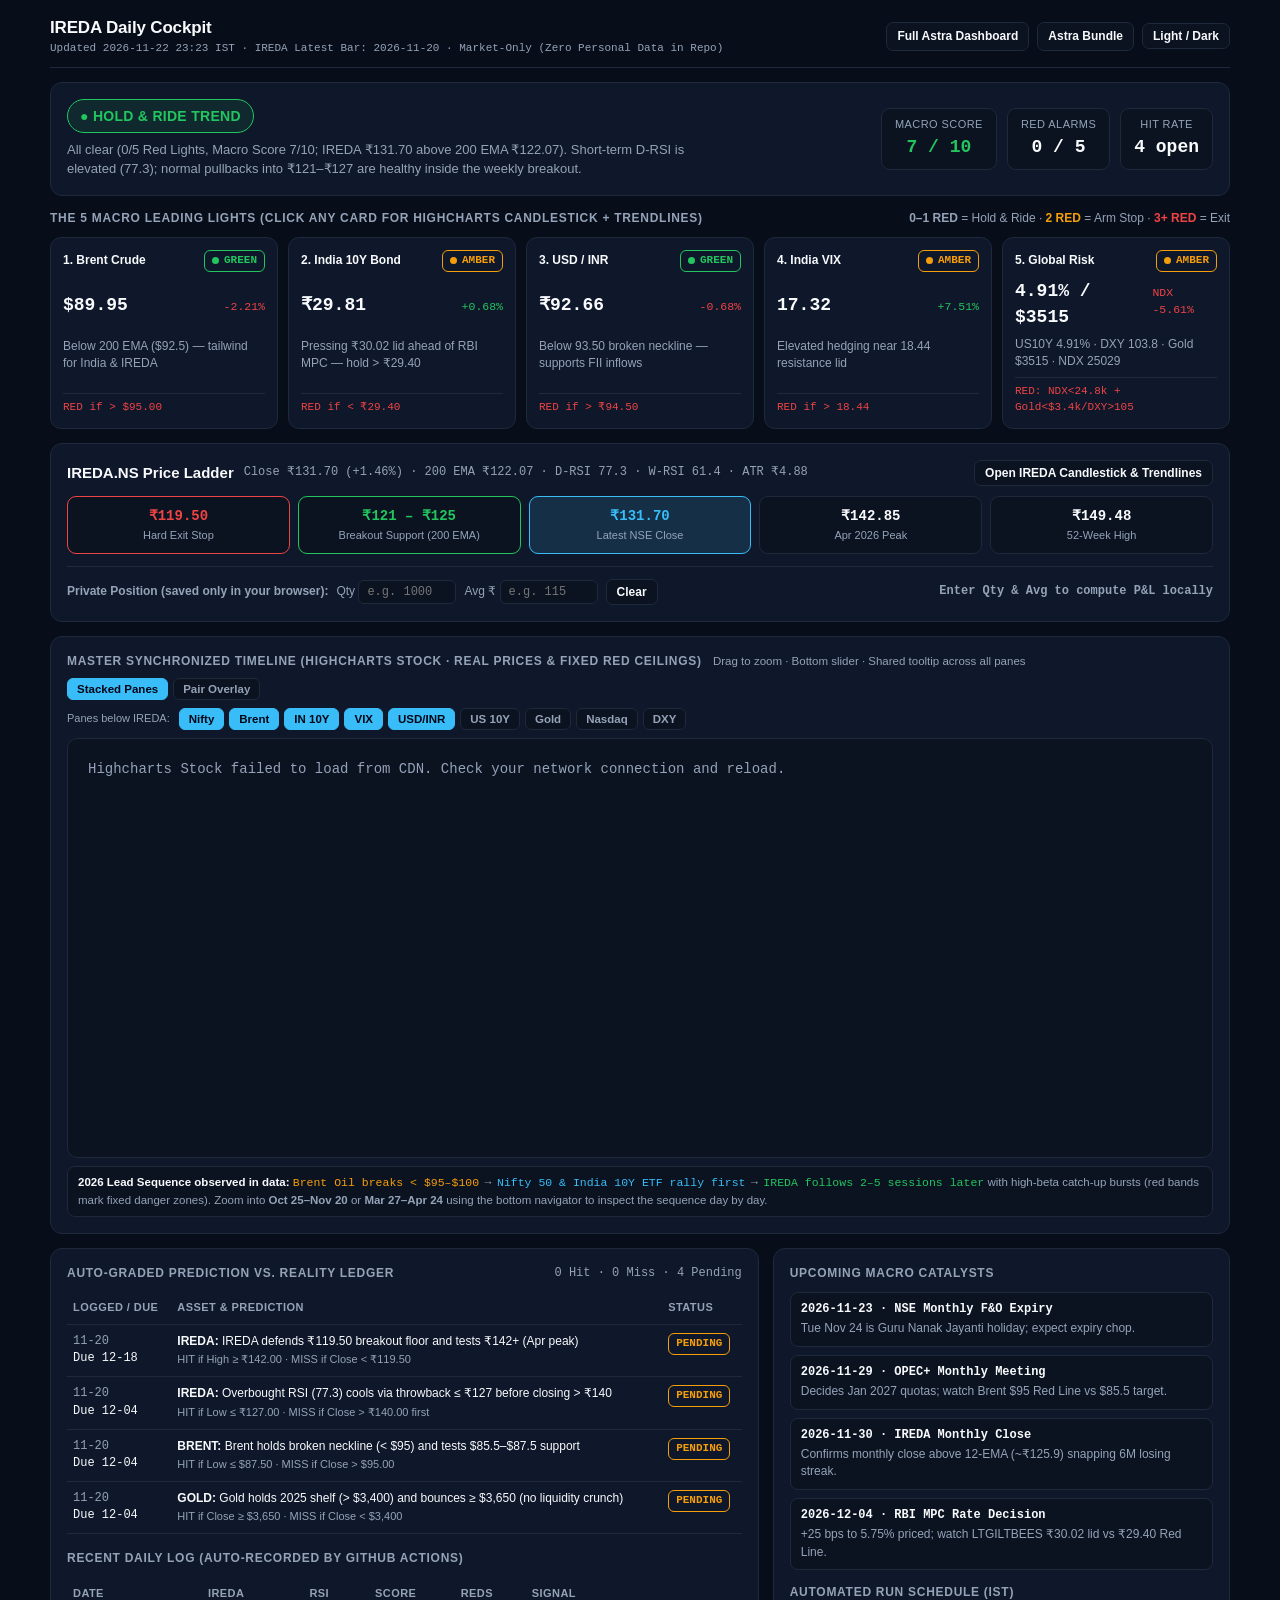
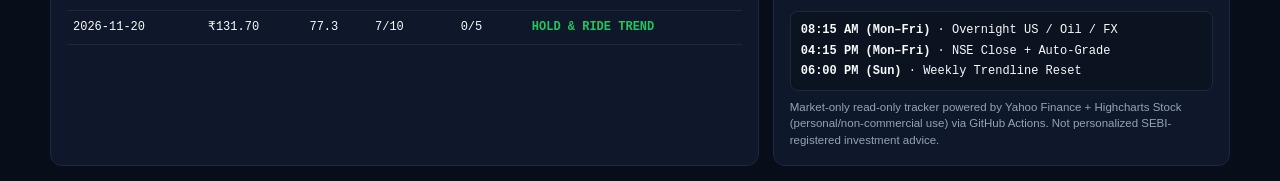
==== commit 0ba2302f: "feat(cockpit): upgrade Master Timeline and Candlestick Drawer to Highcharts Stock" ====
--- a/cockpit.html
+++ b/cockpit.html
@@ -3,8 +3,9 @@
 <head>
   <meta charset="utf-8" />
   <meta name="viewport" content="width=device-width, initial-scale=1, viewport-fit=cover" />
-  <title>IREDA Daily Cockpit — 5-Light Macro &amp; Prediction Tracker</title>
+  <title>IREDA Daily Cockpit — 5-Light Macro &amp; Highcharts Timeline</title>
   <link rel="icon" href="data:image/svg+xml,<svg xmlns='http://www.w3.org/2000/svg' viewBox='0 0 16 16'><rect width='16' height='16' rx='3' fill='%230b1220'/><circle cx='8' cy='8' r='4.5' fill='%2322c55e'/></svg>" />
+  <script src="https://code.highcharts.com/stock/highstock.js"></script>
   <style>
     :root {
       --bg: #070d19;
@@ -42,7 +43,7 @@
       font-size: 14px;
       line-height: 1.45;
     }
-    .wrap { max-width: 1120px; margin: 0 auto; display: flex; flex-direction: column; gap: 14px; }
+    .wrap { max-width: 1180px; margin: 0 auto; display: flex; flex-direction: column; gap: 14px; }
     .mono { font-family: ui-monospace, SFMono-Regular, Menlo, Monaco, Consolas, monospace; }
     .muted { color: var(--muted); }
     .card {
@@ -134,13 +135,13 @@
       background: var(--card-2); color: var(--fg); font-size: 12px;
     }
 
-    /* Expandable Chart Drawer */
+    /* Highcharts Containers & Pills */
     .drawer { display: none; }
     .drawer.open { display: block; }
-    .canvas-box { width: 100%; height: 360px; border: 1px solid var(--border); border-radius: 8px; overflow: hidden; margin-top: 8px; }
-    canvas { display: block; width: 100%; height: 100%; }
-
-    /* Master Synchronized Timeline */
+    .hc-box {
+      width: 100%; border: 1px solid var(--border); border-radius: 10px;
+      overflow: hidden; background: var(--card-2); margin-top: 8px;
+    }
     .master-controls {
       display: flex; flex-wrap: wrap; align-items: center; justify-content: space-between; gap: 8px;
       margin-bottom: 8px;
@@ -148,18 +149,13 @@
     .pill-row { display: flex; flex-wrap: wrap; align-items: center; gap: 5px; }
     .pill-btn {
       background: var(--card-2); color: var(--muted); border: 1px solid var(--border);
-      border-radius: 6px; padding: 3px 8px; font-size: 11px; font-weight: 700; cursor: pointer;
+      border-radius: 6px; padding: 4px 9px; font-size: 11.5px; font-weight: 700; cursor: pointer;
     }
     .pill-btn:hover { border-color: var(--accent); color: var(--fg); }
     .pill-btn.active { background: var(--accent); color: #020617; border-color: var(--accent); }
-    .master-readout {
-      display: flex; flex-wrap: wrap; align-items: center; gap: 8px 12px;
-      padding: 7px 10px; border-radius: 8px; background: var(--card-2); border: 1px solid var(--border);
-      font-size: 11.5px; margin-bottom: 8px; min-height: 34px;
-    }
-    .master-canvas-box {
-      width: 100%; border: 1px solid var(--border); border-radius: 8px; overflow: hidden;
-      cursor: crosshair; touch-action: pan-y;
+    .tip-bar {
+      font-size: 11.5px; padding: 7px 10px; border-radius: 8px;
+      background: var(--card-2); border: 1px solid var(--border); margin-top: 8px;
     }
 
     /* Bottom Grid */
@@ -199,7 +195,7 @@
     <section class="card hero">
       <div style="flex:1;min-width:260px;">
         <div id="signalPill" class="signal-pill">● LOADING…</div>
-        <p id="signalSummary" style="margin:8px 0 0;font-size:13px;color:var(--muted);max-width:640px;">—</p>
+        <p id="signalSummary" style="margin:8px 0 0;font-size:13px;color:var(--muted);max-width:660px;">—</p>
       </div>
       <div class="kpis">
         <div class="kpi">
@@ -220,13 +216,13 @@
     <!-- 2. THE 5 TRAFFIC LIGHTS -->
     <section>
       <div class="sec-head">
-        <span class="sec-title">The 5 Macro Leading Lights (Click Any Card for Trendline Chart)</span>
+        <span class="sec-title">The 5 Macro Leading Lights (Click Any Card for Highcharts Candlestick + Trendlines)</span>
         <span class="muted"><strong>0–1 RED</strong> = Hold &amp; Ride · <strong style="color:var(--amber)">2 RED</strong> = Arm Stop · <strong style="color:var(--red)">3+ RED</strong> = Exit</span>
       </div>
       <div id="lightsGrid" class="lights-grid"></div>
     </section>
 
-    <!-- EXPANDABLE TRENDLINE CHART DRAWER (Hidden until clicked) -->
+    <!-- EXPANDABLE HIGHCHARTS STOCK CANDLESTICK + TRENDLINE DRAWER -->
     <section id="chartDrawer" class="card drawer">
       <div style="display:flex;flex-wrap:wrap;align-items:center;justify-content:space-between;gap:8px;">
         <div>
@@ -241,19 +237,19 @@
           <button class="btn" id="btnCloseDrawer">Close ✕</button>
         </div>
       </div>
-      <div id="drawerPills" style="display:flex;flex-wrap:wrap;gap:5px;margin-top:8px;"></div>
-      <div id="drawerOhlc" class="mono muted" style="font-size:11.5px;margin-top:6px;">Hover chart for OHLC / EMA / RSI readout</div>
-      <div class="canvas-box"><canvas id="trendCanvas"></canvas></div>
+      <div id="drawerPills" class="pill-row" style="margin-top:8px;"></div>
+      <div id="drawerHint" class="mono muted" style="font-size:11px;margin-top:6px;">Drag on chart or use bottom navigator to zoom · Click legend items to toggle EMAs/Trendlines</div>
+      <div id="drawerChart" class="hc-box" style="height:490px;"></div>
     </section>
 
-    <!-- 3. IREDA STRUCTURE & OPTIONAL BROWSER-LOCAL POSITION CALCULATOR -->
+    <!-- 3. IREDA STRUCTURE & BROWSER-LOCAL POSITION CALCULATOR -->
     <section class="card">
       <div style="display:flex;flex-wrap:wrap;align-items:center;justify-content:space-between;gap:8px;">
         <div style="display:flex;flex-wrap:wrap;align-items:center;gap:10px;">
           <strong style="font-size:15px;">IREDA.NS Price Ladder</strong>
           <span id="iredaChips" class="mono muted" style="font-size:12px;">—</span>
         </div>
-        <button class="btn" id="btnOpenIredaChart">View IREDA Trendlines</button>
+        <button class="btn" id="btnOpenIredaChart">Open IREDA Candlestick &amp; Trendlines</button>
       </div>
 
       <div class="ladder">
@@ -291,36 +287,33 @@
       </div>
     </section>
 
-    <!-- 4. MASTER SYNCHRONIZED TIMELINE (VISUAL PATTERN DISCOVERY) -->
+    <!-- 4. HIGHCHARTS STOCK MASTER SYNCHRONIZED TIMELINE -->
     <section class="card" id="masterSection">
       <div class="sec-head" style="margin-bottom:8px;">
         <div>
-          <span class="sec-title">Master Synchronized Timeline (Real Prices &amp; Fixed Red Ceilings)</span>
-          <span class="muted" style="margin-left:8px;font-size:11.5px;">Hover to sweep all assets · Click to pin a date</span>
+          <span class="sec-title">Master Synchronized Timeline (Highcharts Stock · Real Prices &amp; Fixed Red Ceilings)</span>
+          <span class="muted" style="margin-left:8px;font-size:11.5px;">Drag to zoom · Bottom slider · Shared tooltip across all panes</span>
         </div>
         <div class="pill-row">
-          <button class="pill-btn master-mode active" data-mode="stacked">Stacked Tracks</button>
+          <button class="pill-btn master-mode active" data-mode="stacked">Stacked Panes</button>
           <button class="pill-btn master-mode" data-mode="overlay">Pair Overlay</button>
-          <span class="muted" style="margin:0 2px;">|</span>
-          <button class="pill-btn master-range" data-range="65">3M</button>
-          <button class="pill-btn master-range" data-range="130">6M</button>
-          <button class="pill-btn master-range active" data-range="260">1Y</button>
         </div>
       </div>
 
       <div class="master-controls">
         <div id="masterTrackPills" class="pill-row"></div>
         <div class="pill-row">
-          <button class="pill-btn active" id="btnMasterGuides" title="Highlight IREDA's highest & lowest dates straight down all tracks">Turning Guides</button>
           <button class="pill-btn" id="btnMasterInvert" style="display:none;" title="Flip right macro axis upside-down for inverse correlation inspection">Invert Macro Axis</button>
-          <button class="pill-btn" id="btnMasterUnpin" style="display:none;">Unpin Date ✕</button>
         </div>
       </div>
 
-      <div id="masterReadout" class="master-readout mono">Loading synchronized series…</div>
-      <div id="masterCanvasBox" class="master-canvas-box"><canvas id="masterCanvas"></canvas></div>
-      <div class="muted" style="font-size:11px;margin-top:6px;">
-        Red shading marks breaches of fixed macro ceilings/floors (e.g., Brent &gt; $95 &amp; $100 cap, VIX &gt; 18.44, USD/INR &gt; ₹94.50, IN 10Y &lt; ₹29.40). Use visual coincidences to form hypotheses — test them forward in the ledger below.
+      <div id="masterChart" class="hc-box" style="min-height:420px;"></div>
+
+      <div class="tip-bar muted">
+        <strong style="color:var(--fg);">2026 Lead Sequence observed in data:</strong>
+        <span class="mono" style="color:var(--amber);">Brent Oil breaks &lt; $95–$100</span> →
+        <span class="mono" style="color:var(--accent);">Nifty 50 &amp; India 10Y ETF rally first</span> →
+        <span class="mono" style="color:var(--green);">IREDA follows 2–5 sessions later</span> with high-beta catch-up bursts (red bands mark fixed danger zones). Zoom into <strong>Oct 25–Nov 20</strong> or <strong>Mar 27–Apr 24</strong> using the bottom navigator to inspect the sequence day by day.
       </div>
     </section>
 
@@ -381,7 +374,7 @@
           <div><strong>06:00 PM (Sun)</strong> · Weekly Trendline Reset</div>
         </div>
         <div class="muted" style="font-size:11.5px;margin-top:8px;">
-          Market-only read-only tracker powered by Yahoo Finance via GitHub Actions. Not personalized SEBI-registered investment advice.
+          Market-only read-only tracker powered by Yahoo Finance + Highcharts Stock (personal/non-commercial use) via GitHub Actions. Not personalized SEBI-registered investment advice.
         </div>
       </div>
     </section>
@@ -390,25 +383,82 @@
   <script>
     (function () {
       let STATE = null;
+      let masterChartInst = null;
+      let drawerChartInst = null;
+
       const ui = {
         selectedAsset: null,
         tf: "1d",
         drawMode: false,
         pendingPt: null,
-        hover: null,
         customTLs: {},
       };
 
-      const canvas = document.getElementById("trendCanvas");
-      const ctx = canvas.getContext("2d");
+      const MASTER_DRIVER_ORDER = ["NIFTY", "BRENT", "IN10Y_ETF", "INDIAVIX", "USDINR", "US10Y", "GOLD", "NDX", "DXY"];
+      const MASTER_TRACKS = {
+        IREDA:     { label: "IREDA.NS",      short: "IREDA",   unit: "₹", dec: 2, color: "#38bdf8", redLine: 119.50, redDir: "below", redLbl: "₹119.50 Stop", refLine: 142.85, refLbl: "₹142.85 Peak", refColor: "#94a3b8" },
+        NIFTY:     { label: "Nifty 50",      short: "Nifty",   unit: "",  dec: 0, color: "#60a5fa", redLine: null,   redDir: null,    redLbl: "",             refLine: null,   refLbl: "",             refColor: "#94a3b8", invDefault: false },
+        BRENT:     { label: "Brent Crude",   short: "Brent",   unit: "$", dec: 2, color: "#f97316", redLine: 95.0,   redDir: "above", redLbl: "$95 Red",      refLine: 100.0,  refLbl: "$100 Cap",     refColor: "#f43f5e", invDefault: true },
+        IN10Y_ETF: { label: "India 10Y ETF", short: "IN 10Y",  unit: "₹", dec: 2, color: "#22c55e", redLine: 29.40,  redDir: "below", redLbl: "₹29.40 Red",   refLine: 30.00,  refLbl: "₹30.00 Lid",   refColor: "#22c55e", invDefault: false },
+        INDIAVIX:  { label: "India VIX",     short: "VIX",     unit: "",  dec: 2, color: "#f43f5e", redLine: 18.44,  redDir: "above", redLbl: "18.44 Red",    refLine: 15.50,  refLbl: "15.5 Calm",    refColor: "#22c55e", invDefault: true },
+        USDINR:    { label: "USD / INR",     short: "USD/INR", unit: "₹", dec: 2, color: "#eab308", redLine: 94.50,  redDir: "above", redLbl: "₹94.50 Red",   refLine: 93.50,  refLbl: "₹93.50 Neck",  refColor: "#94a3b8", invDefault: true },
+        US10Y:     { label: "US 10Y Yield",  short: "US 10Y",  unit: "%", dec: 2, color: "#a855f7", redLine: 5.15,   redDir: "above", redLbl: "5.15% Red",    refLine: 4.85,   refLbl: "4.85% Ease",   refColor: "#22c55e", invDefault: true },
+        GOLD:      { label: "COMEX Gold",    short: "Gold",    unit: "$", dec: 0, color: "#facc15", redLine: 3400,   redDir: "below", redLbl: "$3,400 Shelf", refLine: 3650,   refLbl: "$3,650 Ref",   refColor: "#94a3b8", invDefault: false },
+        NDX:       { label: "Nasdaq 100",    short: "Nasdaq",  unit: "",  dec: 0, color: "#ec4899", redLine: 24800,  redDir: "below", redLbl: "24.8k Floor",  refLine: null,   refLbl: "",             refColor: "#94a3b8", invDefault: false },
+        DXY:       { label: "DXY Dollar",    short: "DXY",     unit: "",  dec: 2, color: "#14b8a6", redLine: 105.0,  redDir: "above", redLbl: "105.0 Red",    refLine: null,   refLbl: "",             refColor: "#94a3b8", invDefault: true },
+      };
+
+      const master = {
+        mode: "stacked",
+        activeDrivers: ["NIFTY", "BRENT", "IN10Y_ETF", "INDIAVIX", "USDINR"],
+        overlayKey: "BRENT",
+        invertOverlay: true,
+        selectedRangeIdx: 3, // 0=1M, 1=3M, 2=6M, 3=1Y
+      };
+
+      function dateToMs(dStr) {
+        const [y, m, d] = dStr.split("-").map(Number);
+        return Date.UTC(y, m - 1, d);
+      }
 
       function fmtSign(v) {
         if (v === null || v === undefined || Number.isNaN(v)) return "";
         return (v >= 0 ? "+" : "") + Number(v).toFixed(2) + "%";
       }
 
+      function fmtVal(key, v) {
+        if (v === null || v === undefined || Number.isNaN(v)) return "—";
+        const cfg = MASTER_TRACKS[key] || { unit: "", dec: 2 };
+        const num = cfg.dec === 0 ? Math.round(v).toLocaleString("en-US") : Number(v).toFixed(cfg.dec);
+        return cfg.unit === "%" ? num + "%" : cfg.unit + num;
+      }
+
+      function isBreach(cfg, v) {
+        if (!cfg || cfg.redLine === null || cfg.redLine === undefined || v === null || v === undefined) return false;
+        return cfg.redDir === "above" ? v > cfg.redLine : v < cfg.redLine;
+      }
+
       function dotCol(st) {
         return st === "GREEN" ? "var(--green)" : st === "RED" ? "var(--red)" : "var(--amber)";
+      }
+
+      function getThemeColors() {
+        const light = document.body.classList.contains("light");
+        return {
+          light,
+          bg: light ? "#ffffff" : "#0b1220",
+          plotBg: light ? "#f8fafc" : "#0f172a",
+          border: light ? "#cbd5e1" : "#1e293b",
+          grid: light ? "rgba(15,23,42,0.08)" : "rgba(148,163,184,0.12)",
+          fg: light ? "#0f172a" : "#f8fafc",
+          muted: light ? "#475569" : "#94a3b8",
+          accent: light ? "#0284c7" : "#38bdf8",
+          tooltipBg: light ? "rgba(255,255,255,0.96)" : "rgba(15,23,42,0.96)",
+          navMask: light ? "rgba(2,132,199,0.14)" : "rgba(56,189,248,0.16)",
+          btnFill: light ? "#f1f5f9" : "#0f172a",
+          btnSelect: light ? "#0284c7" : "#38bdf8",
+          btnSelectTxt: light ? "#ffffff" : "#020617",
+        };
       }
 
       function loadLocalPos() {
@@ -437,49 +487,8 @@
         const val = qty * cmp;
         const pnl = val - cost;
         const pct = (pnl / cost) * 100;
-        const pnlL = pnl / 1e5;
-        out.textContent = `Value: ₹${(val/1e5).toFixed(2)}L · Open P&L: ${pnl >= 0 ? "+" : ""}₹${pnlL.toFixed(2)}L (${pct >= 0 ? "+" : ""}${pct.toFixed(1)}%)`;
+        out.textContent = `Value: ₹${(val / 1e5).toFixed(2)}L · Open P&L: ${pnl >= 0 ? "+" : ""}₹${(pnl / 1e5).toFixed(2)}L (${pct >= 0 ? "+" : ""}${pct.toFixed(1)}%)`;
         out.style.color = pnl >= 0 ? "var(--green)" : "var(--red)";
-      }
-
-      function renderDrawerPills() {
-        const box = document.getElementById("drawerPills");
-        if (!box || !STATE) return;
-        const order = [
-          ["IREDA", "IREDA"],
-          ["BRENT", "Brent"],
-          ["IN10Y_ETF", "IN 10Y"],
-          ["USDINR", "USD/INR"],
-          ["INDIAVIX", "VIX"],
-          ["US10Y", "US 10Y"],
-          ["GOLD", "Gold"],
-          ["NDX", "Nasdaq"],
-          ["DXY", "DXY"],
-          ["NIFTY", "Nifty"],
-        ];
-        box.innerHTML = "";
-        for (const [k, lbl] of order) {
-          if (!STATE.charts[k]) continue;
-          const b = document.createElement("button");
-          b.className = "btn" + (ui.selectedAsset === k ? " active" : "");
-          b.style.padding = "3px 8px";
-          b.style.fontSize = "11px";
-          b.textContent = lbl;
-          b.addEventListener("click", () => openChart(k));
-          box.appendChild(b);
-        }
-      }
-
-      function openChart(assetKey) {
-        ui.selectedAsset = assetKey;
-        ui.pendingPt = null;
-        ui.drawMode = false;
-        document.getElementById("chartDrawer").classList.add("open");
-        document.getElementById("btnDrawTL").classList.remove("active");
-        document.getElementById("btnDrawTL").textContent = "+ Draw Trendline";
-        renderLights();
-        renderDrawerPills();
-        drawChart();
       }
 
       function renderLights() {
@@ -505,282 +514,8 @@
         }
       }
 
-      function drawChart() {
-        if (!STATE || !ui.selectedAsset) return;
-        const ch = STATE.charts[ui.selectedAsset];
-        if (!ch || !ch[ui.tf]) return;
-        const tfd = ch[ui.tf];
-        const bars = tfd.bars;
-        const snap = STATE.snapshots[ui.selectedAsset];
-        document.getElementById("drawerTitle").textContent = `${ch.name} (${ui.tf === "1d" ? "Daily" : "Weekly"} Trendlines)`;
-        document.getElementById("drawerMeta").textContent = `Last: ${ch.unit === "%" ? snap.last + "%" : ch.unit + snap.last} · RSI: ${ui.tf === "1d" ? snap.rsi : snap.w_rsi}`;
-
-        const box = canvas.parentElement;
-        const dpr = window.devicePixelRatio || 1;
-        const w = box.clientWidth, h = box.clientHeight;
-        if (!w || !h) return;
-        canvas.width = Math.round(w * dpr);
-        canvas.height = Math.round(h * dpr);
-        ctx.setTransform(dpr, 0, 0, dpr, 0, 0);
-
-        const cs = getComputedStyle(document.body);
-        const bg = cs.getPropertyValue("--card").trim();
-        const bg2 = cs.getPropertyValue("--card-2").trim();
-        const border = cs.getPropertyValue("--border").trim();
-        const fg = cs.getPropertyValue("--fg").trim();
-        const muted = cs.getPropertyValue("--muted").trim();
-
-        const padL = 52, padR = 112, padT = 12, padB = 22, gap = 10, rsiH = 68;
-        const mainH = h - padT - padB - gap - rsiH;
-        const mainY0 = padT, mainY1 = mainY0 + mainH;
-        const rsiY0 = mainY1 + gap, rsiY1 = rsiY0 + rsiH;
-        const plotW = w - padL - padR;
-
-        const n = bars.length;
-        const proj = Math.max(6, Math.round(n * 0.06));
-        const slots = n + proj;
-        let ymin = Infinity, ymax = -Infinity;
-        for (const b of bars) { if (b[3] < ymin) ymin = b[3]; if (b[2] > ymax) ymax = b[2]; }
-        const ypad = Math.max((ymax - ymin) * 0.08, 1e-6);
-        ymin -= ypad; ymax += ypad;
-
-        const xOf = (i) => padL + ((i + 0.5) / slots) * plotW;
-        const yOf = (v) => mainY1 - ((v - ymin) / (ymax - ymin)) * mainH;
-        const yRsi = (r) => rsiY1 - ((r - 10) / 82) * rsiH;
-
-        ctx.fillStyle = bg; ctx.fillRect(0, 0, w, h);
-        ctx.fillStyle = bg2; ctx.fillRect(padL, rsiY0, plotW, rsiH);
-
-        ctx.strokeStyle = border; ctx.lineWidth = 1;
-        ctx.font = "10.5px ui-monospace, monospace"; ctx.fillStyle = muted;
-        for (let k = 0; k <= 4; k++) {
-          const v = ymin + (k / 4) * (ymax - ymin), py = yOf(v);
-          ctx.beginPath(); ctx.moveTo(padL, py); ctx.lineTo(padL + plotW, py); ctx.stroke();
-          ctx.textAlign = "right"; ctx.textBaseline = "middle";
-          ctx.fillText(v.toFixed(ch.dec), padL - 6, py);
-        }
-        for (let k = 0; k < 5; k++) {
-          const idx = Math.min(n - 1, Math.round((k / 4) * (n - 1)));
-          const px = xOf(idx);
-          ctx.beginPath(); ctx.moveTo(px, mainY0); ctx.lineTo(px, mainY1); ctx.stroke();
-          ctx.textAlign = "center"; ctx.textBaseline = "top";
-          ctx.fillText(bars[idx][0].slice(2), px, rsiY1 + 4);
-        }
-
-        // Candles
-        ctx.save(); ctx.beginPath(); ctx.rect(padL, mainY0, plotW, mainH); ctx.clip();
-        const bw = Math.max(1.8, Math.min(7, (plotW / slots) * 0.68));
-        for (let i = 0; i < n; i++) {
-          const [, o, hi, lo, c] = bars[i];
-          const px = xOf(i), col = c >= o ? "#22c55e" : "#ef4444";
-          ctx.strokeStyle = col; ctx.lineWidth = 1;
-          ctx.beginPath(); ctx.moveTo(px, yOf(hi)); ctx.lineTo(px, yOf(lo)); ctx.stroke();
-          ctx.fillStyle = col;
-          ctx.fillRect(px - bw / 2, yOf(Math.max(o, c)), bw, Math.max(1.2, yOf(Math.min(o, c)) - yOf(Math.max(o, c))));
-        }
-
-        // EMAs
-        for (const [ci, col, lw] of [[5, "#38bdf8", 1.1], [6, "#f59e0b", 1.1], [7, "#a855f7", 1.4]]) {
-          ctx.strokeStyle = col; ctx.lineWidth = lw; ctx.beginPath();
-          let s = false;
-          for (let i = 0; i < n; i++) {
-            if (bars[i][ci] === null) continue;
-            const px = xOf(i), py = yOf(bars[i][ci]);
-            if (!s) { ctx.moveTo(px, py); s = true; } else ctx.lineTo(px, py);
-          }
-          ctx.stroke();
-        }
-
-        // Auto & Custom Trendlines
-        const xEnd = n - 1 + proj;
-        const labels = [];
-        for (const tl of tfd.tls) {
-          const sl = (tl.y2 - tl.y1) / (tl.i2 - tl.i1);
-          ctx.save(); ctx.strokeStyle = tl.color; ctx.lineWidth = 1.9;
-          if (tl.kind === "res") ctx.setLineDash([5, 4]);
-          ctx.beginPath(); ctx.moveTo(xOf(tl.i1), yOf(tl.y1)); ctx.lineTo(xOf(xEnd), yOf(tl.y1 + sl * (xEnd - tl.i1))); ctx.stroke();
-          ctx.setLineDash([]);
-          for (const [pi, pyv] of [[tl.i1, tl.y1], [tl.i2, tl.y2]]) {
-            if (pi < 0) continue;
-            ctx.beginPath(); ctx.arc(xOf(pi), yOf(pyv), 3.3, 0, Math.PI * 2); ctx.fillStyle = tl.color; ctx.fill();
-          }
-          ctx.restore();
-          labels.push({ y: yOf(tl.now), txt: `${tl.label.slice(0, 12)} ${tl.now}`, col: tl.color });
-        }
-
-        const cKey = `${ui.selectedAsset}:${ui.tf}`;
-        for (const ct of (ui.customTLs[cKey] || [])) {
-          const sl = (ct.y2 - ct.y1) / Math.max(0.001, ct.i2 - ct.i1);
-          const nowY = ct.y1 + sl * (n - 1 - ct.i1);
-          ctx.save(); ctx.strokeStyle = "#eab308"; ctx.lineWidth = 2; ctx.setLineDash([4, 3]);
-          ctx.beginPath(); ctx.moveTo(xOf(ct.i1), yOf(ct.y1)); ctx.lineTo(xOf(xEnd), yOf(ct.y1 + sl * (xEnd - ct.i1))); ctx.stroke();
-          ctx.restore();
-          labels.push({ y: yOf(nowY), txt: `Custom ${nowY.toFixed(ch.dec)}`, col: "#eab308" });
-        }
-
-        if (ui.drawMode && ui.pendingPt && ui.hover) {
-          ctx.save(); ctx.strokeStyle = "#eab308"; ctx.lineWidth = 1.5; ctx.setLineDash([3, 3]);
-          ctx.beginPath(); ctx.moveTo(xOf(ui.pendingPt.i), yOf(ui.pendingPt.y)); ctx.lineTo(ui.hover.x, ui.hover.y); ctx.stroke();
-          ctx.restore();
-        }
-        ctx.restore();
-
-        // Right-margin trendline labels
-        labels.push({ y: yOf(bars[n - 1][4]), txt: `Last ${bars[n - 1][4]}`, col: fg });
-        labels.sort((a, b) => a.y - b.y);
-        for (let i = 1; i < labels.length; i++) if (labels[i].y - labels[i - 1].y < 13) labels[i].y = labels[i - 1].y + 13;
-        ctx.font = "600 10px ui-monospace, monospace"; ctx.textAlign = "left"; ctx.textBaseline = "middle";
-        for (const lb of labels) {
-          ctx.fillStyle = lb.col;
-          ctx.fillText(lb.txt, padL + plotW + 5, Math.max(mainY0 + 7, Math.min(mainY1 - 6, lb.y)));
-        }
-
-        // RSI
-        ctx.save(); ctx.beginPath(); ctx.rect(padL, rsiY0, plotW, rsiH); ctx.clip();
-        for (const [lv, col] of [[70, "#ef4444"], [30, "#22c55e"]]) {
-          ctx.strokeStyle = col; ctx.setLineDash([3, 3]); ctx.beginPath();
-          ctx.moveTo(padL, yRsi(lv)); ctx.lineTo(padL + plotW, yRsi(lv)); ctx.stroke();
-        }
-        ctx.setLineDash([]); ctx.strokeStyle = "#a855f7"; ctx.lineWidth = 1.4; ctx.beginPath();
-        let rs = false;
-        for (let i = 0; i < n; i++) {
-          if (bars[i][8] === null) continue;
-          const px = xOf(i), py = yRsi(bars[i][8]);
-          if (!rs) { ctx.moveTo(px, py); rs = true; } else ctx.lineTo(px, py);
-        }
-        ctx.stroke(); ctx.restore();
-        ctx.fillStyle = "#a855f7"; ctx.font = "700 10.5px ui-monospace, monospace";
-        ctx.fillText(`RSI ${bars[n - 1][8] ?? "—"}`, padL + plotW + 5, yRsi(bars[n - 1][8] || 50));
-
-        ctx.strokeStyle = border; ctx.strokeRect(padL, mainY0, plotW, mainH); ctx.strokeRect(padL, rsiY0, plotW, rsiH);
-      }
-
-      function renderAll() {
-        document.getElementById("metaLine").textContent =
-          `Updated ${STATE.updated_at_ist} · IREDA Latest Bar: ${STATE.ireda.last_date} · Market-Only (Zero Personal Data in Repo)`;
-
-        if (STATE.fetch_errors && STATE.fetch_errors.length) {
-          const w = document.getElementById("staleWarn");
-          w.style.display = "block";
-          w.textContent = "Partial feed warning (cached fallback used): " + STATE.fetch_errors.join(" | ");
-        }
-
-        const pill = document.getElementById("signalPill");
-        pill.textContent = `● ${STATE.signal.label}`;
-        pill.className = "signal-pill" + (STATE.signal.tone === "warning" ? " warning" : STATE.signal.tone === "error" ? " error" : "");
-        document.getElementById("signalSummary").textContent = STATE.signal.summary;
-
-        const ks = document.getElementById("kpiScore");
-        ks.textContent = `${STATE.macro_score} / 10`;
-        ks.style.color = STATE.macro_score >= 7 ? "var(--green)" : STATE.macro_score >= 5 ? "var(--amber)" : "var(--red)";
-
-        const kr = document.getElementById("kpiReds");
-        kr.textContent = `${STATE.red_lights} / 5`;
-        kr.style.color = STATE.red_lights >= 2 ? "var(--red)" : "var(--fg)";
-
-        const ps = STATE.prediction_stats;
-        document.getElementById("kpiHit").textContent = ps.hit_rate_pct !== null ? `${ps.hit_rate_pct}%` : `${ps.pending} open`;
-
-        renderLights();
-
-        const ir = STATE.ireda;
-        document.getElementById("ladderNow").textContent = `₹${ir.last.toFixed(2)}`;
-        document.getElementById("iredaChips").textContent =
-          `Close ₹${ir.last.toFixed(2)} (${fmtSign(ir.chg_pct)}) · 200 EMA ₹${ir.e200} · D-RSI ${ir.rsi} · W-RSI ${ir.w_rsi} · ATR ₹${ir.atr14}`;
-
-        document.getElementById("predSummary").textContent =
-          `${ps.hits} Hit · ${ps.misses} Miss · ${ps.pending} Pending` + (ps.hit_rate_pct !== null ? ` (${ps.hit_rate_pct}%)` : "");
-
-        const pb = document.getElementById("predBody");
-        pb.innerHTML = "";
-        for (const p of STATE.predictions) {
-          const tr = document.createElement("tr");
-          tr.innerHTML = `
-            <td class="mono muted" style="white-space:nowrap;"><div>${p.logged_date.slice(5)}</div><div style="color:var(--fg)">Due ${p.due_date.slice(5)}</div></td>
-            <td>
-              <div><strong>${p.asset}:</strong> ${p.prediction}</div>
-              <div class="muted" style="font-size:11px;margin-top:2px;">${p.outcome_note || p.rule_text}</div>
-            </td>
-            <td style="white-space:nowrap;"><span class="badge ${p.status} mono">${p.status}</span></td>
-          `;
-          pb.appendChild(tr);
-        }
-
-        const hb = document.getElementById("histBody");
-        hb.innerHTML = "";
-        for (const h of [...STATE.history].reverse().slice(0, 10)) {
-          const tr = document.createElement("tr");
-          tr.className = "mono";
-          const sCol = h.signal === "EXIT_PROTECT" ? "var(--red)" : h.signal === "ALERT_PROTECT" ? "var(--amber)" : "var(--green)";
-          tr.innerHTML = `
-            <td>${h.date}</td>
-            <td>₹${Number(h.ireda_close).toFixed(2)}</td>
-            <td>${h.ireda_rsi ?? "—"}</td>
-            <td>${h.macro_score}/10</td>
-            <td style="color:${h.red_lights >= 2 ? "var(--red)" : "var(--fg)"}">${h.red_lights}/5</td>
-            <td style="color:${sCol};font-weight:700;">${h.signal_label}</td>
-          `;
-          hb.appendChild(tr);
-        }
-
-        const cl = document.getElementById("catList");
-        cl.innerHTML = "";
-        for (const c of STATE.catalysts) {
-          const div = document.createElement("div");
-          div.className = "cat-item";
-          div.innerHTML = `<div class="mono" style="font-weight:700;">${c.date} · ${c.title}</div><div class="muted" style="margin-top:2px;">${c.note}</div>`;
-          cl.appendChild(div);
-        }
-
-        renderLocalPos();
-        renderMasterPills();
-        drawMaster();
-      }
-
-      // ===== MASTER SYNCHRONIZED TIMELINE =====
-      const MASTER_DRIVER_ORDER = ["BRENT", "IN10Y_ETF", "USDINR", "INDIAVIX", "US10Y", "GOLD", "NDX", "DXY", "NIFTY"];
-      const MASTER_TRACKS = {
-        IREDA:     { label: "IREDA.NS",      short: "IREDA",   unit: "₹", dec: 2, color: "#38bdf8", redLine: 119.50, redDir: "below", redLbl: "₹119.5 Stop",  refLine: 142.85, refLbl: "₹142.9 Peak", refColor: "#94a3b8", showEma200: true },
-        BRENT:     { label: "Brent Crude",   short: "Brent",   unit: "$", dec: 2, color: "#f97316", redLine: 95.0,   redDir: "above", redLbl: "$95 Red",      refLine: 100.0,  refLbl: "$100 Cap",    refColor: "#f43f5e", invDefault: true },
-        IN10Y_ETF: { label: "India 10Y ETF", short: "IN 10Y",  unit: "₹", dec: 2, color: "#22c55e", redLine: 29.40,  redDir: "below", redLbl: "₹29.40 Red",   refLine: 30.00,  refLbl: "₹30.00 Lid",  refColor: "#22c55e", invDefault: false },
-        USDINR:    { label: "USD / INR",     short: "USD/INR", unit: "₹", dec: 2, color: "#eab308", redLine: 94.50,  redDir: "above", redLbl: "₹94.50 Red",   refLine: 93.50,  refLbl: "₹93.50 Neck", refColor: "#94a3b8", invDefault: true },
-        INDIAVIX:  { label: "India VIX",     short: "VIX",     unit: "",  dec: 2, color: "#f43f5e", redLine: 18.44,  redDir: "above", redLbl: "18.44 Red",    refLine: 15.50,  refLbl: "15.5 Calm",   refColor: "#22c55e", invDefault: true },
-        US10Y:     { label: "US 10Y Yield",  short: "US 10Y",  unit: "%", dec: 2, color: "#a855f7", redLine: 5.15,   redDir: "above", redLbl: "5.15% Red",    refLine: 4.85,   refLbl: "4.85% Ease",  refColor: "#22c55e", invDefault: true },
-        GOLD:      { label: "COMEX Gold",    short: "Gold",    unit: "$", dec: 0, color: "#facc15", redLine: 3400,   redDir: "below", redLbl: "$3,400 Shelf", refLine: 3650,   refLbl: "$3,650 Ref",  refColor: "#94a3b8", invDefault: false },
-        NDX:       { label: "Nasdaq 100",    short: "Nasdaq",  unit: "",  dec: 0, color: "#ec4899", redLine: 24800,  redDir: "below", redLbl: "24.8k Floor",  refLine: null,   refLbl: "",            refColor: "#94a3b8", invDefault: false },
-        DXY:       { label: "DXY Dollar",    short: "DXY",     unit: "",  dec: 2, color: "#14b8a6", redLine: 105.0,  redDir: "above", redLbl: "105.0 Red",    refLine: null,   refLbl: "",            refColor: "#94a3b8", invDefault: true },
-        NIFTY:     { label: "Nifty 50",      short: "Nifty",   unit: "",  dec: 0, color: "#60a5fa", redLine: null,   redDir: null,    redLbl: "",             refLine: null,   refLbl: "",            refColor: "#94a3b8", invDefault: false },
-      };
-
-      const master = {
-        mode: "stacked",
-        range: 260,
-        activeDrivers: ["BRENT", "IN10Y_ETF", "USDINR", "INDIAVIX", "US10Y", "GOLD"],
-        overlayKey: "BRENT",
-        invertOverlay: true,
-        showGuides: true,
-        hoverIdx: null,
-        pinnedIdx: null,
-        cache: null,
-        layout: null,
-      };
-      const mCanvas = document.getElementById("masterCanvas");
-      const mCtx = mCanvas.getContext("2d");
-
-      function fmtMasterVal(key, v) {
-        if (v === null || v === undefined || Number.isNaN(v)) return "—";
-        const cfg = MASTER_TRACKS[key];
-        const num = cfg.dec === 0 ? Math.round(v).toLocaleString("en-US") : Number(v).toFixed(cfg.dec);
-        if (cfg.unit === "%") return num + "%";
-        return cfg.unit + num;
-      }
-
-      function isRedBreach(cfg, v) {
-        if (cfg.redLine === null || cfg.redLine === undefined || v === null || v === undefined) return false;
-        return cfg.redDir === "above" ? v > cfg.redLine : v < cfg.redLine;
-      }
-
-      function buildMasterData() {
+      // ===== HIGHCHARTS STOCK: MASTER SYNCHRONIZED TIMELINE =====
+      function buildAlignedMaster() {
         if (!STATE || !STATE.charts || !STATE.charts.IREDA) return null;
         const irBars = STATE.charts.IREDA["1d"].bars;
         if (!irBars || !irBars.length) return null;
@@ -790,28 +525,27 @@
           if (tb && tb.length && tb[0][0] > commonStart) commonStart = tb[0][0];
         }
         const alignedIr = irBars.filter((b) => b[0] >= commonStart);
-        const slicedIr = alignedIr.slice(-master.range);
-        const dates = slicedIr.map((b) => b[0]);
-        const series = {
-          IREDA: slicedIr.map((b) => b[4]),
-          IREDA_E200: slicedIr.map((b) => b[7]),
+        const dates = alignedIr.map((b) => b[0]);
+        const tsList = dates.map(dateToMs);
+        const seriesMap = {
+          IREDA: alignedIr.map((b, i) => [tsList[i], b[4]]),
+          IREDA_E200: alignedIr.map((b, i) => [tsList[i], b[7]]),
         };
         for (const k of MASTER_DRIVER_ORDER) {
           const tb = (STATE.charts[k] && STATE.charts[k]["1d"] && STATE.charts[k]["1d"].bars) || [];
-          const vals = [];
+          const pts = [];
+          const emaPts = [];
           let j = 0;
-          for (const d of dates) {
+          for (let i = 0; i < dates.length; i++) {
+            const d = dates[i];
             while (j + 1 < tb.length && tb[j + 1][0] <= d) j++;
-            vals.push(tb.length && tb[j][0] <= d ? tb[j][4] : null);
+            pts.push([tsList[i], tb.length && tb[j][0] <= d ? tb[j][4] : null]);
+            emaPts.push([tsList[i], tb.length && tb[j][0] <= d ? tb[j][7] : null]);
           }
-          series[k] = vals;
-        }
-        let maxIdx = 0, minIdx = 0;
-        for (let i = 1; i < series.IREDA.length; i++) {
-          if (series.IREDA[i] > series.IREDA[maxIdx]) maxIdx = i;
-          if (series.IREDA[i] < series.IREDA[minIdx]) minIdx = i;
-        }
-        return { dates, series, maxIdx, minIdx };
+          seriesMap[k] = pts;
+          seriesMap[k + "_E200"] = emaPts;
+        }
+        return { dates, tsList, seriesMap };
       }
 
       function renderMasterPills() {
@@ -822,7 +556,7 @@
         hint.className = "muted";
         hint.style.fontSize = "11px";
         hint.style.marginRight = "4px";
-        hint.textContent = master.mode === "stacked" ? "Tracks:" : "Compare IREDA vs:";
+        hint.textContent = master.mode === "stacked" ? "Panes below IREDA:" : "Overlay IREDA vs:";
         box.appendChild(hint);
 
         for (const k of MASTER_DRIVER_ORDER) {
@@ -849,7 +583,7 @@
               document.getElementById("btnMasterInvert").classList.toggle("active", master.invertOverlay);
             }
             renderMasterPills();
-            drawMaster();
+            renderMasterChart();
           });
           box.appendChild(b);
         }
@@ -857,614 +591,810 @@
         const invBtn = document.getElementById("btnMasterInvert");
         invBtn.style.display = master.mode === "overlay" ? "inline-flex" : "none";
         invBtn.classList.toggle("active", master.invertOverlay);
-        document.getElementById("btnMasterUnpin").style.display = master.pinnedIdx !== null ? "inline-flex" : "none";
-      }
-
-      function renderMasterReadout(data, idx) {
-        const el = document.getElementById("masterReadout");
-        if (!el || !data || !data.dates.length) return;
-        const i = Math.max(0, Math.min(data.dates.length - 1, idx));
-        const d = data.dates[i];
-        const tag = master.pinnedIdx !== null
-          ? `<span style="color:var(--accent);font-weight:800;">PINNED ${d}</span>`
-          : (master.hoverIdx !== null
-            ? `<span style="color:var(--fg);font-weight:800;">${d}</span>`
-            : `<span style="color:var(--muted);font-weight:700;">LATEST ${d}</span>`);
-        const keys = master.mode === "stacked"
-          ? ["IREDA", ...master.activeDrivers]
-          : ["IREDA", master.overlayKey];
-        const parts = keys.map((k) => {
-          const cfg = MASTER_TRACKS[k];
-          const v = data.series[k][i];
-          const breach = isRedBreach(cfg, v);
-          const col = breach ? "var(--red)" : (k === "IREDA" ? "var(--accent)" : "var(--fg)");
-          const flag = breach ? (cfg.redDir === "above" ? " ▲" : " ▼") : "";
-          return `<span><span class="muted">${cfg.short}</span> <strong style="color:${col}">${fmtMasterVal(k, v)}${flag}</strong></span>`;
-        });
-        el.innerHTML = tag + `<span class="muted">|</span>` + parts.join("");
-      }
-
-      function drawMaster() {
-        if (!STATE) return;
-        const data = buildMasterData();
-        master.cache = data;
-        if (!data || !data.dates.length) return;
-        const n = data.dates.length;
-        if (master.pinnedIdx !== null && master.pinnedIdx >= n) master.pinnedIdx = n - 1;
-        const activeIdx = master.pinnedIdx !== null ? master.pinnedIdx : (master.hoverIdx !== null ? master.hoverIdx : n - 1);
-
-        const box = document.getElementById("masterCanvasBox");
-        const w = box.clientWidth;
-        if (!w) return;
-        const narrow = w < 560;
-        const padL = narrow ? 46 : 56;
-        const padR = master.mode === "overlay" ? (narrow ? 56 : 70) : (narrow ? 76 : 106);
-        const plotW = Math.max(80, w - padL - padR);
-        const padT = 10, padB = 24;
-
-        let totalH;
-        const tracks = master.mode === "stacked" ? ["IREDA", ...master.activeDrivers] : ["IREDA", master.overlayKey];
-        const iredaH = 128;
-        const subH = 66;
-        const gap = 6;
+      }
+
+      function buildAxisOverlays(cfg, pts, th) {
+        const plotLines = [];
+        const plotBands = [];
+        const valid = pts.map((p) => p[1]).filter((v) => v !== null && v !== undefined);
+        const minV = Math.min(...valid);
+        const maxV = Math.max(...valid);
+
+        if (cfg.redLine !== null && cfg.redLine !== undefined) {
+          plotLines.push({
+            value: cfg.redLine,
+            color: "#ef4444",
+            dashStyle: "ShortDash",
+            width: 1.4,
+            zIndex: 4,
+            label: {
+              text: cfg.redLbl,
+              align: "right",
+              x: -6,
+              y: cfg.redDir === "above" ? -4 : 11,
+              style: { color: "#ef4444", fontSize: "10px", fontWeight: "700", fontFamily: "ui-monospace, monospace" },
+            },
+          });
+          const bandFrom = cfg.redDir === "above" ? cfg.redLine : Math.min(minV, cfg.redLine) * 0.85;
+          const bandTo = cfg.redDir === "above" ? Math.max(maxV, cfg.redLine) * 1.15 : cfg.redLine;
+          plotBands.push({
+            from: bandFrom,
+            to: bandTo,
+            color: "rgba(239, 68, 68, 0.11)",
+            zIndex: 1,
+          });
+        }
+        if (cfg.refLine !== null && cfg.refLine !== undefined) {
+          plotLines.push({
+            value: cfg.refLine,
+            color: cfg.refColor || th.muted,
+            dashStyle: "Dot",
+            width: 1.3,
+            zIndex: 4,
+            label: {
+              text: cfg.refLbl,
+              align: "left",
+              x: 6,
+              y: -4,
+              style: { color: cfg.refColor || th.muted, fontSize: "10px", fontWeight: "700", fontFamily: "ui-monospace, monospace" },
+            },
+          });
+        }
+        return { plotLines, plotBands };
+      }
+
+      function renderMasterChart() {
+        const el = document.getElementById("masterChart");
+        if (!el || !STATE) return;
+        if (typeof Highcharts === "undefined") {
+          el.innerHTML = `<div class="muted mono" style="padding:20px;">Highcharts Stock failed to load from CDN. Check your network connection and reload.</div>`;
+          return;
+        }
+        const aligned = buildAlignedMaster();
+        if (!aligned) return;
+        const th = getThemeColors();
+
+        if (masterChartInst) {
+          try { masterChartInst.destroy(); } catch (e) {}
+          masterChartInst = null;
+        }
+
+        const rangeButtons = [
+          { type: "month", count: 1, text: "1M" },
+          { type: "month", count: 3, text: "3M" },
+          { type: "month", count: 6, text: "6M" },
+          { type: "all", text: "1Y" },
+        ];
+
+        const yAxes = [];
+        const series = [];
+        let chartH = 440;
+
         if (master.mode === "stacked") {
-          totalH = padT + iredaH + master.activeDrivers.length * (subH + gap) + padB;
-        } else {
-          totalH = 350;
-        }
-        box.style.height = totalH + "px";
-
-        const dpr = window.devicePixelRatio || 1;
-        mCanvas.width = Math.round(w * dpr);
-        mCanvas.height = Math.round(totalH * dpr);
-        mCtx.setTransform(dpr, 0, 0, dpr, 0, 0);
-
-        const cs = getComputedStyle(document.body);
-        const bg = cs.getPropertyValue("--card").trim();
-        const bg2 = cs.getPropertyValue("--card-2").trim();
-        const border = cs.getPropertyValue("--border").trim();
-        const fg = cs.getPropertyValue("--fg").trim();
-        const muted = cs.getPropertyValue("--muted").trim();
-
-        mCtx.fillStyle = bg;
-        mCtx.fillRect(0, 0, w, totalH);
-
-        const xOf = (i) => padL + (n <= 1 ? plotW / 2 : (i / (n - 1)) * plotW);
-        master.layout = { padL, padR, plotW, padT, totalH, n };
-
-        // Compute month boundary ticks on shared X-axis
-        const monthTicks = [];
-        let lastYm = "";
-        for (let i = 0; i < n; i++) {
-          const ym = data.dates[i].slice(0, 7);
-          if (ym !== lastYm) {
-            monthTicks.push({ i, lbl: data.dates[i].slice(2, 7) });
-            lastYm = ym;
-          }
-        }
-
-        const plotBottom = totalH - padB;
-
-        if (master.mode === "stacked") {
-          let curY = padT;
-          const trackRects = [];
-          for (let ti = 0; ti < tracks.length; ti++) {
-            const key = tracks[ti];
-            const hT = ti === 0 ? iredaH : subH;
-            trackRects.push({ key, y0: curY, y1: curY + hT, h: hT });
-            curY += hT + gap;
-          }
-
-          // Track backgrounds & vertical month lines
-          for (let ti = 0; ti < trackRects.length; ti++) {
-            const tr = trackRects[ti];
-            mCtx.fillStyle = ti % 2 === 0 ? bg : bg2;
-            mCtx.fillRect(padL, tr.y0, plotW, tr.h);
-            mCtx.strokeStyle = border;
-            mCtx.lineWidth = 1;
-            mCtx.strokeRect(padL, tr.y0, plotW, tr.h);
-            for (const mt of monthTicks) {
-              const mx = xOf(mt.i);
-              mCtx.beginPath(); mCtx.moveTo(mx, tr.y0); mCtx.lineTo(mx, tr.y1); mCtx.stroke();
-            }
-          }
-
-          // Turning point vertical guides (IREDA visible Peak & Low)
-          if (master.showGuides) {
-            for (const [gi, col] of [[data.maxIdx, "rgba(34,197,94,0.45)"], [data.minIdx, "rgba(244,63,94,0.5)"]]) {
-              const gx = xOf(gi);
-              mCtx.save();
-              mCtx.strokeStyle = col;
-              mCtx.lineWidth = 1.2;
-              mCtx.setLineDash([3, 3]);
-              mCtx.beginPath(); mCtx.moveTo(gx, padT); mCtx.lineTo(gx, plotBottom); mCtx.stroke();
-              mCtx.restore();
-            }
-          }
-
-          // Draw each track's series, red-breach fill, fixed ceilings, and labels
-          for (let ti = 0; ti < trackRects.length; ti++) {
-            const tr = trackRects[ti];
-            const key = tr.key;
+          const tracks = ["IREDA", ...master.activeDrivers];
+          const nSub = master.activeDrivers.length;
+          chartH = Math.max(430, 175 + nSub * 112 + 95);
+          el.style.height = chartH + "px";
+
+          const topPct = 30;
+          const gapPct = 2.6;
+          const remPct = 100 - topPct - gapPct * nSub;
+          const subPct = nSub > 0 ? remPct / nSub : 0;
+
+          let curTop = 0;
+          tracks.forEach((key, idx) => {
             const cfg = MASTER_TRACKS[key];
-            const vals = data.series[key];
-            let ymin = Infinity, ymax = -Infinity;
-            for (const v of vals) {
-              if (v === null) continue;
-              if (v < ymin) ymin = v;
-              if (v > ymax) ymax = v;
-            }
-            if (cfg.redLine !== null && cfg.redLine !== undefined) {
-              if (cfg.redLine < ymin) ymin = cfg.redLine;
-              if (cfg.redLine > ymax) ymax = cfg.redLine;
-            }
-            if (key === "BRENT" && cfg.refLine !== null) {
-              if (cfg.refLine > ymax) ymax = cfg.refLine;
-            }
-            const ypad = Math.max((ymax - ymin) * 0.12, 1e-6);
-            ymin -= ypad; ymax += ypad;
-            const yOf = (v) => tr.y1 - ((v - ymin) / (ymax - ymin)) * tr.h;
-
-            // Left Y-axis top/bottom ticks
-            mCtx.font = "10px ui-monospace, monospace";
-            mCtx.fillStyle = muted;
-            mCtx.textAlign = "right";
-            mCtx.textBaseline = "top";
-            mCtx.fillText(ymax.toFixed(cfg.dec), padL - 5, tr.y0 + 3);
-            mCtx.textBaseline = "bottom";
-            mCtx.fillText(ymin.toFixed(cfg.dec), padL - 5, tr.y1 - 2);
-
-            mCtx.save();
-            mCtx.beginPath(); mCtx.rect(padL, tr.y0, plotW, tr.h); mCtx.clip();
-
-            // Translucent red shading wherever price breaches its Red Line
-            if (cfg.redLine !== null && cfg.redLine !== undefined) {
-              const ry = yOf(cfg.redLine);
-              mCtx.save();
-              mCtx.beginPath();
-              if (cfg.redDir === "above") {
-                mCtx.rect(padL, tr.y0, plotW, Math.max(0, ry - tr.y0));
-              } else {
-                mCtx.rect(padL, ry, plotW, Math.max(0, tr.y1 - ry));
-              }
-              mCtx.clip();
-              mCtx.beginPath();
-              let started = false, firstX = padL, lastX = padL;
-              for (let i = 0; i < n; i++) {
-                if (vals[i] === null) continue;
-                const px = xOf(i), py = yOf(vals[i]);
-                if (!started) { mCtx.moveTo(px, py); firstX = px; started = true; }
-                else mCtx.lineTo(px, py);
-                lastX = px;
-              }
-              if (started) {
-                mCtx.lineTo(lastX, ry);
-                mCtx.lineTo(firstX, ry);
-                mCtx.closePath();
-                mCtx.fillStyle = "rgba(239,68,68,0.22)";
-                mCtx.fill();
-              }
-              mCtx.restore();
-
-              // Fixed Red Line
-              mCtx.strokeStyle = "#ef4444";
-              mCtx.lineWidth = 1.2;
-              mCtx.setLineDash([4, 3]);
-              mCtx.beginPath(); mCtx.moveTo(padL, ry); mCtx.lineTo(padL + plotW, ry); mCtx.stroke();
-              mCtx.setLineDash([]);
-            }
-
-            // Secondary fixed reference line (e.g. Brent $100 Cap, IN10Y ₹30 Lid, IREDA ₹142.85 Peak)
-            if (cfg.refLine !== null && cfg.refLine >= ymin && cfg.refLine <= ymax) {
-              const rfy = yOf(cfg.refLine);
-              mCtx.strokeStyle = cfg.refColor || "#94a3b8";
-              mCtx.lineWidth = 1;
-              mCtx.setLineDash([2, 3]);
-              mCtx.beginPath(); mCtx.moveTo(padL, rfy); mCtx.lineTo(padL + plotW, rfy); mCtx.stroke();
-              mCtx.setLineDash([]);
-              mCtx.font = "600 9.5px ui-monospace, monospace";
-              mCtx.fillStyle = cfg.refColor || muted;
-              mCtx.textAlign = "right";
-              mCtx.textBaseline = "bottom";
-              mCtx.fillText(cfg.refLbl, padL + plotW - 4, rfy - 2);
-            }
-
-            // IREDA 200 EMA overlay on top track
-            if (cfg.showEma200 && data.series.IREDA_E200) {
-              mCtx.strokeStyle = "#a855f7";
-              mCtx.lineWidth = 1.2;
-              mCtx.setLineDash([4, 3]);
-              mCtx.beginPath();
-              let s = false;
-              for (let i = 0; i < n; i++) {
-                const ev = data.series.IREDA_E200[i];
-                if (ev === null) continue;
-                const px = xOf(i), py = yOf(ev);
-                if (!s) { mCtx.moveTo(px, py); s = true; } else mCtx.lineTo(px, py);
-              }
-              mCtx.stroke();
-              mCtx.setLineDash([]);
-            }
-
-            // Main price line
-            mCtx.strokeStyle = cfg.color;
-            mCtx.lineWidth = ti === 0 ? 2.0 : 1.6;
-            mCtx.beginPath();
-            let s = false;
-            for (let i = 0; i < n; i++) {
-              if (vals[i] === null) continue;
-              const px = xOf(i), py = yOf(vals[i]);
-              if (!s) { mCtx.moveTo(px, py); s = true; } else mCtx.lineTo(px, py);
-            }
-            mCtx.stroke();
-
-            // IREDA Peak/Low text labels on top track
-            if (ti === 0 && master.showGuides) {
-              mCtx.font = "700 10px ui-monospace, monospace";
-              for (const [gi, tag, col] of [
-                [data.maxIdx, `Peak ${fmtMasterVal("IREDA", vals[data.maxIdx])}`, "#22c55e"],
-                [data.minIdx, `Low ${fmtMasterVal("IREDA", vals[data.minIdx])}`, "#f43f5e"],
-              ]) {
-                const gx = xOf(gi), gy = yOf(vals[gi]);
-                mCtx.beginPath(); mCtx.arc(gx, gy, 3.2, 0, Math.PI * 2); mCtx.fillStyle = col; mCtx.fill();
-                mCtx.fillStyle = col;
-                mCtx.textAlign = gx > padL + plotW * 0.72 ? "right" : "left";
-                mCtx.textBaseline = gi === data.maxIdx ? "top" : "bottom";
-                mCtx.fillText(tag, gx + (gx > padL + plotW * 0.72 ? -5 : 5), gi === data.maxIdx ? tr.y0 + 16 : tr.y1 - 4);
+            const pts = aligned.seriesMap[key];
+            const hPct = idx === 0 ? topPct : subPct;
+            const { plotLines, plotBands } = buildAxisOverlays(cfg, pts, th);
+
+            yAxes.push({
+              top: curTop.toFixed(2) + "%",
+              height: hPct.toFixed(2) + "%",
+              offset: 0,
+              opposite: true,
+              resize: { enabled: idx < tracks.length - 1 },
+              gridLineColor: th.grid,
+              lineColor: th.border,
+              lineWidth: 1,
+              title: { text: null },
+              custom: { paneLabel: cfg.label + (idx === 0 ? "  ·  Purple = 200 EMA" : ""), paneColor: cfg.color },
+              labels: {
+                align: "left",
+                x: 6,
+                style: { color: th.muted, fontSize: "10.5px", fontFamily: "ui-monospace, monospace" },
+              },
+              plotLines,
+              plotBands,
+            });
+            curTop += hPct + gapPct;
+
+            if (idx === 0) {
+              series.push({
+                id: key,
+                name: cfg.label,
+                type: "area",
+                yAxis: idx,
+                data: pts,
+                color: cfg.color,
+                lineWidth: 2.1,
+                fillColor: {
+                  linearGradient: { x1: 0, y1: 0, x2: 0, y2: 1 },
+                  stops: [
+                    [0, "rgba(56, 189, 248, 0.24)"],
+                    [1, "rgba(56, 189, 248, 0.01)"],
+                  ],
+                },
+                custom: { key },
+              });
+              series.push({
+                id: "IREDA_E200",
+                name: "IREDA 200 EMA",
+                type: "line",
+                yAxis: idx,
+                data: aligned.seriesMap.IREDA_E200,
+                color: "#a855f7",
+                dashStyle: "ShortDash",
+                lineWidth: 1.3,
+                enableMouseTracking: true,
+                custom: { key: "IREDA" },
+              });
+            } else {
+              series.push({
+                id: key,
+                name: cfg.label,
+                type: "line",
+                yAxis: idx,
+                data: pts,
+                color: cfg.color,
+                lineWidth: 1.8,
+                custom: { key },
+              });
+              if (key === "NIFTY") {
+                series.push({
+                  id: "NIFTY_E200",
+                  name: "Nifty 200 EMA",
+                  type: "line",
+                  yAxis: idx,
+                  data: aligned.seriesMap.NIFTY_E200,
+                  color: "#a855f7",
+                  dashStyle: "Dot",
+                  lineWidth: 1.1,
+                  custom: { key: "NIFTY" },
+                });
               }
             }
-
-            // Track label top-left inside plot
-            mCtx.font = "700 10.5px -apple-system, sans-serif";
-            mCtx.fillStyle = cfg.color;
-            mCtx.textAlign = "left";
-            mCtx.textBaseline = "top";
-            mCtx.fillText(cfg.label + (ti === 0 ? "  (Purple = 200 EMA)" : ""), padL + 6, tr.y0 + 4);
-
-            // Active crosshair marker dot
-            if (vals[activeIdx] !== null) {
-              mCtx.beginPath();
-              mCtx.arc(xOf(activeIdx), yOf(vals[activeIdx]), 3.8, 0, Math.PI * 2);
-              mCtx.fillStyle = isRedBreach(cfg, vals[activeIdx]) ? "#ef4444" : cfg.color;
-              mCtx.fill();
-              mCtx.strokeStyle = bg;
-              mCtx.lineWidth = 1.3;
-              mCtx.stroke();
-            }
-            mCtx.restore();
-
-            // Right margin readout: current/hovered value + Red ceiling reminder
-            const av = vals[activeIdx];
-            const breach = isRedBreach(cfg, av);
-            mCtx.font = "700 11px ui-monospace, monospace";
-            mCtx.fillStyle = breach ? "#ef4444" : fg;
-            mCtx.textAlign = "left";
-            mCtx.textBaseline = "middle";
-            mCtx.fillText(fmtMasterVal(key, av), padL + plotW + 6, tr.y0 + tr.h * 0.38);
-            if (cfg.redLbl) {
-              mCtx.font = "600 9.5px ui-monospace, monospace";
-              mCtx.fillStyle = breach ? "#ef4444" : muted;
-              mCtx.fillText(cfg.redLbl, padL + plotW + 6, tr.y0 + tr.h * 0.72);
-            }
-          }
+          });
         } else {
-          // ===== PAIR OVERLAY MODE (Dual true-price axes: IREDA Left, Driver Right) =====
+          // Pair Overlay mode — dual true-price axes with optional native axis inversion
+          chartH = 440;
+          el.style.height = chartH + "px";
           const dKey = master.overlayKey;
           const irCfg = MASTER_TRACKS.IREDA;
           const dCfg = MASTER_TRACKS[dKey];
-          const irVals = data.series.IREDA;
-          const dVals = data.series[dKey];
-          const y0 = padT, y1 = plotBottom, hP = y1 - y0;
-
-          mCtx.fillStyle = bg2;
-          mCtx.fillRect(padL, y0, plotW, hP);
-          mCtx.strokeStyle = border;
-          mCtx.lineWidth = 1;
-          mCtx.strokeRect(padL, y0, plotW, hP);
-
-          for (const mt of monthTicks) {
-            const mx = xOf(mt.i);
-            mCtx.beginPath(); mCtx.moveTo(mx, y0); mCtx.lineTo(mx, y1); mCtx.stroke();
+          const irPts = aligned.seriesMap.IREDA;
+          const dPts = aligned.seriesMap[dKey];
+          const dOv = buildAxisOverlays(dCfg, dPts, th);
+
+          yAxes.push({
+            opposite: false,
+            gridLineColor: th.grid,
+            lineColor: th.border,
+            title: { text: "IREDA.NS (₹)", style: { color: irCfg.color, fontWeight: "700" } },
+            labels: { style: { color: irCfg.color, fontSize: "11px", fontFamily: "ui-monospace, monospace" } },
+            plotLines: [{
+              value: irCfg.redLine,
+              color: "rgba(56,189,248,0.55)",
+              dashStyle: "ShortDash",
+              width: 1.2,
+              label: { text: "IREDA ₹119.50 Stop", align: "left", x: 6, style: { color: irCfg.color, fontSize: "10px", fontWeight: "700" } },
+            }],
+          });
+
+          yAxes.push({
+            opposite: true,
+            reversed: master.invertOverlay,
+            gridLineWidth: 0,
+            lineColor: th.border,
+            title: {
+              text: dCfg.label + (master.invertOverlay ? " (INVERTED)" : ""),
+              style: { color: dCfg.color, fontWeight: "700" },
+            },
+            labels: { style: { color: dCfg.color, fontSize: "11px", fontFamily: "ui-monospace, monospace" } },
+            plotLines: dOv.plotLines,
+            plotBands: dOv.plotBands,
+          });
+
+          series.push({
+            id: "IREDA",
+            name: "IREDA.NS",
+            type: "area",
+            yAxis: 0,
+            data: irPts,
+            color: irCfg.color,
+            lineWidth: 2.2,
+            fillColor: {
+              linearGradient: { x1: 0, y1: 0, x2: 0, y2: 1 },
+              stops: [
+                [0, "rgba(56, 189, 248, 0.20)"],
+                [1, "rgba(56, 189, 248, 0.01)"],
+              ],
+            },
+            custom: { key: "IREDA" },
+          });
+          series.push({
+            id: "IREDA_E200",
+            name: "IREDA 200 EMA",
+            type: "line",
+            yAxis: 0,
+            data: aligned.seriesMap.IREDA_E200,
+            color: "#a855f7",
+            dashStyle: "ShortDash",
+            lineWidth: 1.2,
+            custom: { key: "IREDA" },
+          });
+          series.push({
+            id: dKey,
+            name: dCfg.label + (master.invertOverlay ? " (Inverted)" : ""),
+            type: "line",
+            yAxis: 1,
+            data: dPts,
+            color: dCfg.color,
+            lineWidth: 2.0,
+            custom: { key: dKey },
+          });
+        }
+
+        masterChartInst = Highcharts.stockChart("masterChart", {
+          chart: {
+            backgroundColor: th.bg,
+            plotBackgroundColor: th.plotBg,
+            height: chartH,
+            spacing: [10, 14, 10, 10],
+            style: { fontFamily: "-apple-system, BlinkMacSystemFont, Segoe UI, Roboto, sans-serif" },
+            zooming: { type: "x" },
+            events: {
+              render: function () {
+                if (this._paneLabels) {
+                  this._paneLabels.forEach((lbl) => { try { lbl.destroy(); } catch (e) {} });
+                }
+                this._paneLabels = [];
+                if (master.mode !== "stacked") return;
+                for (const ax of this.yAxis) {
+                  const cu = ax.options && ax.options.custom;
+                  if (!cu || !cu.paneLabel) continue;
+                  const txt = this.renderer
+                    .text(cu.paneLabel, this.plotLeft + 8, ax.top + 14)
+                    .css({ color: cu.paneColor, fontSize: "11px", fontWeight: "700" })
+                    .attr({ zIndex: 6 })
+                    .add();
+                  this._paneLabels.push(txt);
+                }
+              },
+            },
+          },
+          credits: {
+            enabled: true,
+            style: { color: th.muted, fontSize: "9.5px" },
+          },
+          rangeSelector: {
+            selected: master.selectedRangeIdx,
+            buttons: rangeButtons,
+            inputEnabled: false,
+            buttonTheme: {
+              fill: th.btnFill,
+              stroke: th.border,
+              "stroke-width": 1,
+              r: 5,
+              style: { color: th.fg, fontSize: "11px", fontWeight: "700" },
+              states: {
+                hover: { fill: th.border },
+                select: { fill: th.btnSelect, style: { color: th.btnSelectTxt } },
+              },
+            },
+            labelStyle: { color: th.muted, fontSize: "11px" },
+          },
+          xAxis: {
+            ordinal: true,
+            lineColor: th.border,
+            tickColor: th.border,
+            gridLineWidth: 1,
+            gridLineColor: th.grid,
+            labels: { style: { color: th.muted, fontSize: "10.5px", fontFamily: "ui-monospace, monospace" } },
+            crosshair: {
+              color: th.accent,
+              width: 1.2,
+              dashStyle: "ShortDash",
+              snap: true,
+            },
+            events: {
+              afterSetExtremes: function (e) {
+                if (e.rangeSelectorButton && typeof e.rangeSelectorButton.index === "number") {
+                  master.selectedRangeIdx = e.rangeSelectorButton.index;
+                }
+              },
+            },
+          },
+          yAxis: yAxes,
+          navigator: {
+            enabled: true,
+            height: 34,
+            maskFill: th.navMask,
+            outlineColor: th.border,
+            series: { color: th.accent, lineWidth: 1.2 },
+            xAxis: { gridLineColor: th.grid, labels: { style: { color: th.muted, fontSize: "10px" } } },
+          },
+          scrollbar: {
+            barBackgroundColor: th.border,
+            barBorderColor: th.border,
+            trackBackgroundColor: th.bg,
+            trackBorderColor: th.border,
+            buttonBackgroundColor: th.plotBg,
+            buttonBorderColor: th.border,
+            buttonArrowColor: th.muted,
+          },
+          legend: {
+            enabled: master.mode === "overlay",
+            itemStyle: { color: th.fg, fontSize: "11.5px", fontWeight: "600" },
+            itemHoverStyle: { color: th.accent },
+          },
+          tooltip: {
+            shared: true,
+            split: false,
+            backgroundColor: th.tooltipBg,
+            borderColor: th.border,
+            borderRadius: 8,
+            shadow: true,
+            style: { color: th.fg, fontSize: "11.5px", fontFamily: "ui-monospace, monospace" },
+            formatter: function () {
+              const dtStr = Highcharts.dateFormat("%a, %d %b %Y", this.x);
+              let html = `<div style="font-weight:800;margin-bottom:4px;color:${th.accent}">${dtStr}</div>`;
+              for (const pt of this.points) {
+                const key = pt.series.options.custom && pt.series.options.custom.key;
+                const cfg = MASTER_TRACKS[key];
+                const isEma = pt.series.options.id && pt.series.options.id.endsWith("_E200");
+                const vStr = fmtVal(key, pt.y);
+                const idx = pt.point.index;
+                let chgHtml = "";
+                if (!isEma && pt.series.yData && idx > 0 && pt.series.yData[idx - 1]) {
+                  const prev = pt.series.yData[idx - 1];
+                  const pct = ((pt.y / prev) - 1) * 100;
+                  const cCol = pct >= 0 ? "#22c55e" : "#ef4444";
+                  chgHtml = ` <span style="color:${cCol}">(${pct >= 0 ? "+" : ""}${pct.toFixed(1)}%)</span>`;
+                }
+                const breach = !isEma && isBreach(cfg, pt.y);
+                const flag = breach ? ` <span style="color:#ef4444;font-weight:800;">${cfg.redDir === "above" ? "▲ RED" : "▼ RED"}</span>` : "";
+                html += `<div><span style="color:${pt.series.color}">●</span> ${pt.series.name}: <strong style="color:${breach ? "#ef4444" : th.fg}">${vStr}</strong>${chgHtml}${flag}</div>`;
+              }
+              return html;
+            },
+            useHTML: true,
+          },
+          plotOptions: {
+            series: {
+              animation: false,
+              dataGrouping: { enabled: false },
+              states: { inactive: { opacity: 0.9 } },
+              marker: { enabled: false, radius: 3.5 },
+            },
+          },
+          series,
+        });
+      }
+
+      // ===== HIGHCHARTS STOCK: CANDLESTICK + TRENDLINES + RSI DRAWER =====
+      function renderDrawerPills() {
+        const box = document.getElementById("drawerPills");
+        if (!box || !STATE) return;
+        const order = [
+          ["IREDA", "IREDA"], ["NIFTY", "Nifty"], ["BRENT", "Brent"], ["IN10Y_ETF", "IN 10Y"],
+          ["USDINR", "USD/INR"], ["INDIAVIX", "VIX"], ["US10Y", "US 10Y"], ["GOLD", "Gold"],
+          ["NDX", "Nasdaq"], ["DXY", "DXY"],
+        ];
+        box.innerHTML = "";
+        for (const [k, lbl] of order) {
+          if (!STATE.charts[k]) continue;
+          const b = document.createElement("button");
+          b.className = "pill-btn" + (ui.selectedAsset === k ? " active" : "");
+          b.textContent = lbl;
+          b.addEventListener("click", () => openChart(k));
+          box.appendChild(b);
+        }
+      }
+
+      function openChart(assetKey) {
+        ui.selectedAsset = assetKey;
+        ui.pendingPt = null;
+        ui.drawMode = false;
+        document.getElementById("chartDrawer").classList.add("open");
+        document.getElementById("btnDrawTL").classList.remove("active");
+        document.getElementById("btnDrawTL").textContent = "+ Draw Trendline";
+        renderLights();
+        renderDrawerPills();
+        renderDrawerChart();
+      }
+
+      function renderDrawerChart() {
+        if (!STATE || !ui.selectedAsset) return;
+        const el = document.getElementById("drawerChart");
+        if (!el) return;
+        if (typeof Highcharts === "undefined") {
+          el.innerHTML = `<div class="muted mono" style="padding:20px;">Highcharts Stock unavailable.</div>`;
+          return;
+        }
+        const ch = STATE.charts[ui.selectedAsset];
+        if (!ch || !ch[ui.tf]) return;
+        const tfd = ch[ui.tf];
+        const bars = tfd.bars;
+        const snap = STATE.snapshots[ui.selectedAsset];
+        document.getElementById("drawerTitle").textContent = `${ch.name} (${ui.tf === "1d" ? "Daily" : "Weekly"} Candlesticks & Trendlines)`;
+        document.getElementById("drawerMeta").textContent = `Last: ${ch.unit === "%" ? snap.last + "%" : ch.unit + snap.last} · RSI: ${ui.tf === "1d" ? snap.rsi : snap.w_rsi}`;
+
+        if (drawerChartInst) {
+          try { drawerChartInst.destroy(); } catch (e) {}
+          drawerChartInst = null;
+        }
+
+        const th = getThemeColors();
+        const tsArr = bars.map((b) => dateToMs(b[0]));
+        const ohlc = bars.map((b, i) => [tsArr[i], b[1], b[2], b[3], b[4]]);
+        const e20 = bars.map((b, i) => [tsArr[i], b[5]]);
+        const e50 = bars.map((b, i) => [tsArr[i], b[6]]);
+        const e200 = bars.map((b, i) => [tsArr[i], b[7]]);
+        const rsi = bars.map((b, i) => [tsArr[i], b[8]]);
+
+        const series = [
+          {
+            id: "candles",
+            name: ch.name,
+            type: "candlestick",
+            yAxis: 0,
+            data: ohlc,
+            color: "#ef4444",
+            lineColor: "#ef4444",
+            upColor: "#22c55e",
+            upLineColor: "#22c55e",
+          },
+          { name: "EMA 20", type: "line", yAxis: 0, data: e20, color: "#38bdf8", lineWidth: 1.2 },
+          { name: "EMA 50", type: "line", yAxis: 0, data: e50, color: "#f59e0b", lineWidth: 1.2 },
+        ];
+        if (ui.tf === "1d") {
+          series.push({ name: "EMA 200", type: "line", yAxis: 0, data: e200, color: "#a855f7", lineWidth: 1.5 });
+        }
+
+        // Project curated structural trendlines bar-by-bar so slope stays exact on ordinal axis
+        for (const tl of tfd.tls) {
+          const sl = (tl.y2 - tl.y1) / (tl.i2 - tl.i1);
+          const startI = Math.max(0, tl.i1);
+          const tlPts = [];
+          for (let i = startI; i < bars.length; i++) {
+            const val = Number((tl.y1 + sl * (i - tl.i1)).toFixed(ch.dec));
+            const isPivot = i === tl.i1 || i === tl.i2;
+            tlPts.push(isPivot
+              ? { x: tsArr[i], y: val, marker: { enabled: true, radius: 4, fillColor: tl.color } }
+              : [tsArr[i], val]
+            );
           }
-
-          let irMin = Infinity, irMax = -Infinity;
-          for (const v of irVals) { if (v < irMin) irMin = v; if (v > irMax) irMax = v; }
-          irMin = Math.min(irMin, irCfg.redLine);
-          const irPad = Math.max((irMax - irMin) * 0.1, 1e-6);
-          irMin -= irPad; irMax += irPad;
-          const yIr = (v) => y1 - ((v - irMin) / (irMax - irMin)) * hP;
-
-          let dMin = Infinity, dMax = -Infinity;
-          for (const v of dVals) { if (v !== null) { if (v < dMin) dMin = v; if (v > dMax) dMax = v; } }
-          if (dCfg.redLine !== null) { dMin = Math.min(dMin, dCfg.redLine); dMax = Math.max(dMax, dCfg.redLine); }
-          if (dKey === "BRENT" && dCfg.refLine !== null) dMax = Math.max(dMax, dCfg.refLine);
-          const dPad = Math.max((dMax - dMin) * 0.1, 1e-6);
-          dMin -= dPad; dMax += dPad;
-          const yDr = (v) => master.invertOverlay
-            ? y0 + ((v - dMin) / (dMax - dMin)) * hP
-            : y1 - ((v - dMin) / (dMax - dMin)) * hP;
-
-          // Horizontal grid + Left (IREDA) and Right (Driver) real price ticks
-          mCtx.font = "10px ui-monospace, monospace";
-          for (let k = 0; k <= 4; k++) {
-            const frac = k / 4;
-            const py = y1 - frac * hP;
-            mCtx.strokeStyle = border; mCtx.lineWidth = 1;
-            mCtx.beginPath(); mCtx.moveTo(padL, py); mCtx.lineTo(padL + plotW, py); mCtx.stroke();
-            const lv = irMin + frac * (irMax - irMin);
-            mCtx.fillStyle = irCfg.color; mCtx.textAlign = "right"; mCtx.textBaseline = "middle";
-            mCtx.fillText(lv.toFixed(1), padL - 5, py);
-            const rv = master.invertOverlay ? dMax - frac * (dMax - dMin) : dMin + frac * (dMax - dMin);
-            mCtx.fillStyle = dCfg.color; mCtx.textAlign = "left";
-            mCtx.fillText(rv.toFixed(dCfg.dec), padL + plotW + 6, py);
+          series.push({
+            name: `${tl.label} (${tl.now})`,
+            type: "line",
+            yAxis: 0,
+            data: tlPts,
+            color: tl.color,
+            dashStyle: tl.kind === "res" ? "ShortDash" : "Solid",
+            lineWidth: 2,
+            enableMouseTracking: false,
+          });
+        }
+
+        // Custom user-drawn trendlines
+        const cKey = `${ui.selectedAsset}:${ui.tf}`;
+        for (let ci = 0; ci < (ui.customTLs[cKey] || []).length; ci++) {
+          const ct = ui.customTLs[cKey][ci];
+          const sl = (ct.y2 - ct.y1) / Math.max(1, ct.i2 - ct.i1);
+          const pts = [];
+          for (let i = Math.max(0, ct.i1); i < bars.length; i++) {
+            pts.push([tsArr[i], Number((ct.y1 + sl * (i - ct.i1)).toFixed(ch.dec))]);
           }
-
-          if (master.showGuides) {
-            for (const [gi, col] of [[data.maxIdx, "rgba(34,197,94,0.45)"], [data.minIdx, "rgba(244,63,94,0.5)"]]) {
-              const gx = xOf(gi);
-              mCtx.save(); mCtx.strokeStyle = col; mCtx.lineWidth = 1.2; mCtx.setLineDash([3, 3]);
-              mCtx.beginPath(); mCtx.moveTo(gx, y0); mCtx.lineTo(gx, y1); mCtx.stroke();
-              mCtx.restore();
-            }
-          }
-
-          mCtx.save();
-          mCtx.beginPath(); mCtx.rect(padL, y0, plotW, hP); mCtx.clip();
-
-          // IREDA ₹119.50 stop line
-          mCtx.strokeStyle = "rgba(56,189,248,0.45)"; mCtx.lineWidth = 1.1; mCtx.setLineDash([4, 4]);
-          mCtx.beginPath(); mCtx.moveTo(padL, yIr(irCfg.redLine)); mCtx.lineTo(padL + plotW, yIr(irCfg.redLine)); mCtx.stroke();
-
-          // Driver red ceiling/floor line + Brent $100 cap
-          if (dCfg.redLine !== null) {
-            const ry = yDr(dCfg.redLine);
-            mCtx.strokeStyle = "#ef4444"; mCtx.lineWidth = 1.3; mCtx.setLineDash([5, 3]);
-            mCtx.beginPath(); mCtx.moveTo(padL, ry); mCtx.lineTo(padL + plotW, ry); mCtx.stroke();
-            mCtx.setLineDash([]);
-            mCtx.font = "700 10px ui-monospace, monospace"; mCtx.fillStyle = "#ef4444";
-            mCtx.textAlign = "right"; mCtx.textBaseline = "bottom";
-            mCtx.fillText(`${dCfg.short} ${dCfg.redLbl}`, padL + plotW - 5, ry - 3);
-          }
-          if (dKey === "BRENT" && dCfg.refLine !== null) {
-            const c100 = yDr(dCfg.refLine);
-            mCtx.strokeStyle = "#f43f5e"; mCtx.lineWidth = 1.1; mCtx.setLineDash([2, 3]);
-            mCtx.beginPath(); mCtx.moveTo(padL, c100); mCtx.lineTo(padL + plotW, c100); mCtx.stroke();
-            mCtx.setLineDash([]);
-            mCtx.font = "700 10px ui-monospace, monospace"; mCtx.fillStyle = "#f43f5e";
-            mCtx.textAlign = "right"; mCtx.textBaseline = "bottom";
-            mCtx.fillText("Brent $100 Cap", padL + plotW - 5, c100 - 3);
-          }
-
-          // IREDA 200 EMA
-          mCtx.strokeStyle = "rgba(168,85,247,0.7)"; mCtx.lineWidth = 1.2; mCtx.setLineDash([4, 3]);
-          mCtx.beginPath();
-          let es = false;
-          for (let i = 0; i < n; i++) {
-            const ev = data.series.IREDA_E200[i];
-            if (ev === null) continue;
-            if (!es) { mCtx.moveTo(xOf(i), yIr(ev)); es = true; } else mCtx.lineTo(xOf(i), yIr(ev));
-          }
-          mCtx.stroke(); mCtx.setLineDash([]);
-
-          // Driver Line (Right Axis)
-          mCtx.strokeStyle = dCfg.color; mCtx.lineWidth = 1.9; mCtx.beginPath();
-          let ds = false;
-          for (let i = 0; i < n; i++) {
-            if (dVals[i] === null) continue;
-            if (!ds) { mCtx.moveTo(xOf(i), yDr(dVals[i])); ds = true; } else mCtx.lineTo(xOf(i), yDr(dVals[i]));
-          }
-          mCtx.stroke();
-
-          // IREDA Line (Left Axis)
-          mCtx.strokeStyle = irCfg.color; mCtx.lineWidth = 2.2; mCtx.beginPath();
-          for (let i = 0; i < n; i++) {
-            if (i === 0) mCtx.moveTo(xOf(i), yIr(irVals[i])); else mCtx.lineTo(xOf(i), yIr(irVals[i]));
-          }
-          mCtx.stroke();
-
-          // Dots at active index
-          mCtx.beginPath(); mCtx.arc(xOf(activeIdx), yIr(irVals[activeIdx]), 4.2, 0, Math.PI * 2);
-          mCtx.fillStyle = irCfg.color; mCtx.fill();
-          if (dVals[activeIdx] !== null) {
-            mCtx.beginPath(); mCtx.arc(xOf(activeIdx), yDr(dVals[activeIdx]), 4.2, 0, Math.PI * 2);
-            mCtx.fillStyle = isRedBreach(dCfg, dVals[activeIdx]) ? "#ef4444" : dCfg.color; mCtx.fill();
-          }
-
-          // Top legend inside plot
-          mCtx.font = "700 11px -apple-system, sans-serif"; mCtx.textAlign = "left"; mCtx.textBaseline = "top";
-          mCtx.fillStyle = irCfg.color;
-          mCtx.fillText("● IREDA.NS (Left ₹)", padL + 8, y0 + 6);
-          mCtx.fillStyle = dCfg.color;
-          mCtx.fillText(`● ${dCfg.label} (Right${master.invertOverlay ? " · INVERTED" : ""})`, padL + 150, y0 + 6);
-          mCtx.restore();
-        }
-
-        // Unified full-height vertical crosshair line
-        const cx = xOf(activeIdx);
-        const accentCol = cs.getPropertyValue("--accent").trim() || "#38bdf8";
-        mCtx.save();
-        mCtx.strokeStyle = master.pinnedIdx !== null ? accentCol : fg;
-        mCtx.globalAlpha = master.pinnedIdx !== null ? 0.95 : 0.45;
-        mCtx.lineWidth = master.pinnedIdx !== null ? 1.6 : 1.1;
-        if (master.pinnedIdx === null) mCtx.setLineDash([4, 3]);
-        mCtx.beginPath(); mCtx.moveTo(cx, padT); mCtx.lineTo(cx, plotBottom); mCtx.stroke();
-        mCtx.restore();
-
-        // Shared X-axis month labels along bottom
-        mCtx.font = "10px ui-monospace, monospace";
-        mCtx.fillStyle = muted;
-        mCtx.textAlign = "center";
-        mCtx.textBaseline = "top";
-        let lastLblX = -999;
-        for (const mt of monthTicks) {
-          const mx = xOf(mt.i);
-          if (mx - lastLblX < 44) continue;
-          mCtx.fillText(mt.lbl, mx, plotBottom + 6);
-          lastLblX = mx;
-        }
-
-        renderMasterReadout(data, activeIdx);
-      }
-
-      function masterIdxFromClientX(clientX) {
-        if (!master.layout || !master.cache) return null;
-        const rect = mCanvas.getBoundingClientRect();
-        const x = clientX - rect.left;
-        const { padL, plotW, n } = master.layout;
-        if (n <= 1) return 0;
-        const frac = (x - padL) / plotW;
-        return Math.max(0, Math.min(n - 1, Math.round(frac * (n - 1))));
-      }
-
-      mCanvas.addEventListener("mousemove", (e) => {
-        if (master.pinnedIdx !== null) return;
-        const idx = masterIdxFromClientX(e.clientX);
-        if (idx !== null && idx !== master.hoverIdx) {
-          master.hoverIdx = idx;
-          drawMaster();
-        }
-      });
-      mCanvas.addEventListener("mouseleave", () => {
-        if (master.pinnedIdx !== null) return;
-        if (master.hoverIdx !== null) {
-          master.hoverIdx = null;
-          drawMaster();
-        }
-      });
-      mCanvas.addEventListener("click", (e) => {
-        const idx = masterIdxFromClientX(e.clientX);
-        if (idx === null) return;
-        master.pinnedIdx = master.pinnedIdx === idx ? null : idx;
+          series.push({
+            name: `Custom TL #${ci + 1}`,
+            type: "line",
+            yAxis: 0,
+            data: pts,
+            color: "#eab308",
+            dashStyle: "ShortDash",
+            lineWidth: 2,
+            enableMouseTracking: false,
+          });
+        }
+
+        series.push({
+          id: "rsi",
+          name: "RSI (14)",
+          type: "line",
+          yAxis: 1,
+          data: rsi,
+          color: "#a855f7",
+          lineWidth: 1.5,
+        });
+
+        drawerChartInst = Highcharts.stockChart("drawerChart", {
+          chart: {
+            backgroundColor: th.bg,
+            plotBackgroundColor: th.plotBg,
+            height: 490,
+            spacing: [10, 14, 10, 10],
+            zooming: { type: "x" },
+            events: {
+              click: function (e) {
+                if (!ui.drawMode || !e.xAxis || !e.yAxis) return;
+                const clickTs = e.xAxis[0].value;
+                const clickY = e.yAxis[0].value;
+                // Find nearest bar index
+                let bestIdx = 0, bestDiff = Infinity;
+                for (let i = 0; i < tsArr.length; i++) {
+                  const diff = Math.abs(tsArr[i] - clickTs);
+                  if (diff < bestDiff) { bestDiff = diff; bestIdx = i; }
+                }
+                const b = bars[bestIdx];
+                // Snap lightly to candle High or Low if close
+                const yRange = this.yAxis[0].max - this.yAxis[0].min;
+                let snappedY = clickY;
+                if (Math.abs(clickY - b[2]) < yRange * 0.03) snappedY = b[2];
+                else if (Math.abs(clickY - b[3]) < yRange * 0.03) snappedY = b[3];
+
+                if (!ui.pendingPt) {
+                  ui.pendingPt = { i: bestIdx, y: snappedY };
+                  document.getElementById("drawerHint").textContent =
+                    `Point 1 anchored at ${b[0]} (${snappedY.toFixed(ch.dec)}) — click 2nd point on chart…`;
+                } else {
+                  if (bestIdx !== ui.pendingPt.i) {
+                    const p1 = ui.pendingPt.i < bestIdx ? ui.pendingPt : { i: bestIdx, y: snappedY };
+                    const p2 = ui.pendingPt.i < bestIdx ? { i: bestIdx, y: snappedY } : ui.pendingPt;
+                    ui.customTLs[cKey] = ui.customTLs[cKey] || [];
+                    ui.customTLs[cKey].push({ i1: p1.i, y1: p1.y, i2: p2.i, y2: p2.y });
+                  }
+                  ui.pendingPt = null;
+                  ui.drawMode = false;
+                  const btn = document.getElementById("btnDrawTL");
+                  btn.classList.remove("active");
+                  btn.textContent = "+ Draw Trendline";
+                  document.getElementById("drawerHint").textContent =
+                    "Drag on chart or use bottom navigator to zoom · Click legend items to toggle EMAs/Trendlines";
+                  renderDrawerChart();
+                }
+              },
+            },
+          },
+          credits: { enabled: true, style: { color: th.muted, fontSize: "9.5px" } },
+          rangeSelector: {
+            selected: 2,
+            buttons: ui.tf === "1d"
+              ? [
+                  { type: "month", count: 1, text: "1M" },
+                  { type: "month", count: 3, text: "3M" },
+                  { type: "month", count: 6, text: "6M" },
+                  { type: "all", text: "1Y" },
+                ]
+              : [
+                  { type: "month", count: 6, text: "6M" },
+                  { type: "year", count: 1, text: "1Y" },
+                  { type: "all", text: "2Y+" },
+                ],
+            inputEnabled: false,
+            buttonTheme: {
+              fill: th.btnFill,
+              stroke: th.border,
+              "stroke-width": 1,
+              r: 5,
+              style: { color: th.fg, fontSize: "11px", fontWeight: "700" },
+              states: {
+                hover: { fill: th.border },
+                select: { fill: th.btnSelect, style: { color: th.btnSelectTxt } },
+              },
+            },
+          },
+          xAxis: {
+            ordinal: true,
+            lineColor: th.border,
+            tickColor: th.border,
+            gridLineWidth: 1,
+            gridLineColor: th.grid,
+            labels: { style: { color: th.muted, fontSize: "10.5px", fontFamily: "ui-monospace, monospace" } },
+            crosshair: { color: th.accent, width: 1.2, dashStyle: "ShortDash" },
+          },
+          yAxis: [
+            {
+              height: "73%",
+              opposite: true,
+              lineColor: th.border,
+              gridLineColor: th.grid,
+              labels: { align: "left", x: 6, style: { color: th.muted, fontSize: "10.5px", fontFamily: "ui-monospace, monospace" } },
+              resize: { enabled: true },
+            },
+            {
+              top: "78%",
+              height: "22%",
+              offset: 0,
+              opposite: true,
+              min: 10,
+              max: 90,
+              lineColor: th.border,
+              gridLineColor: th.grid,
+              title: { text: "RSI", style: { color: "#a855f7", fontSize: "10.5px", fontWeight: "700" } },
+              labels: { align: "left", x: 6, style: { color: th.muted, fontSize: "10px", fontFamily: "ui-monospace, monospace" } },
+              plotLines: [
+                { value: 70, color: "#ef4444", dashStyle: "Dot", width: 1 },
+                { value: 30, color: "#22c55e", dashStyle: "Dot", width: 1 },
+              ],
+            },
+          ],
+          legend: {
+            enabled: true,
+            itemStyle: { color: th.fg, fontSize: "11px", fontWeight: "600" },
+            itemHoverStyle: { color: th.accent },
+            itemHiddenStyle: { color: th.muted },
+          },
+          navigator: {
+            enabled: true,
+            height: 30,
+            maskFill: th.navMask,
+            outlineColor: th.border,
+            xAxis: { labels: { style: { color: th.muted, fontSize: "10px" } } },
+          },
+          scrollbar: {
+            barBackgroundColor: th.border,
+            barBorderColor: th.border,
+            trackBackgroundColor: th.bg,
+            trackBorderColor: th.border,
+          },
+          tooltip: {
+            shared: true,
+            split: false,
+            backgroundColor: th.tooltipBg,
+            borderColor: th.border,
+            borderRadius: 8,
+            style: { color: th.fg, fontSize: "11.5px", fontFamily: "ui-monospace, monospace" },
+            valueDecimals: ch.dec,
+          },
+          plotOptions: {
+            series: { animation: false, dataGrouping: { enabled: false }, marker: { enabled: false } },
+          },
+          series,
+        });
+      }
+
+      function renderAll() {
+        document.getElementById("metaLine").textContent =
+          `Updated ${STATE.updated_at_ist} · IREDA Latest Bar: ${STATE.ireda.last_date} · Market-Only (Zero Personal Data in Repo)`;
+
+        if (STATE.fetch_errors && STATE.fetch_errors.length) {
+          const w = document.getElementById("staleWarn");
+          w.style.display = "block";
+          w.textContent = "Partial feed warning (cached fallback used): " + STATE.fetch_errors.join(" | ");
+        }
+
+        const pill = document.getElementById("signalPill");
+        pill.textContent = `● ${STATE.signal.label}`;
+        pill.className = "signal-pill" + (STATE.signal.tone === "warning" ? " warning" : STATE.signal.tone === "error" ? " error" : "");
+        document.getElementById("signalSummary").textContent = STATE.signal.summary;
+
+        const ks = document.getElementById("kpiScore");
+        ks.textContent = `${STATE.macro_score} / 10`;
+        ks.style.color = STATE.macro_score >= 7 ? "var(--green)" : STATE.macro_score >= 5 ? "var(--amber)" : "var(--red)";
+
+        const kr = document.getElementById("kpiReds");
+        kr.textContent = `${STATE.red_lights} / 5`;
+        kr.style.color = STATE.red_lights >= 2 ? "var(--red)" : "var(--fg)";
+
+        const ps = STATE.prediction_stats;
+        document.getElementById("kpiHit").textContent = ps.hit_rate_pct !== null ? `${ps.hit_rate_pct}%` : `${ps.pending} open`;
+
+        renderLights();
+
+        const ir = STATE.ireda;
+        document.getElementById("ladderNow").textContent = `₹${ir.last.toFixed(2)}`;
+        document.getElementById("iredaChips").textContent =
+          `Close ₹${ir.last.toFixed(2)} (${fmtSign(ir.chg_pct)}) · 200 EMA ₹${ir.e200} · D-RSI ${ir.rsi} · W-RSI ${ir.w_rsi} · ATR ₹${ir.atr14}`;
+
+        document.getElementById("predSummary").textContent =
+          `${ps.hits} Hit · ${ps.misses} Miss · ${ps.pending} Pending` + (ps.hit_rate_pct !== null ? ` (${ps.hit_rate_pct}%)` : "");
+
+        const pb = document.getElementById("predBody");
+        pb.innerHTML = "";
+        for (const p of STATE.predictions) {
+          const tr = document.createElement("tr");
+          tr.innerHTML = `
+            <td class="mono muted" style="white-space:nowrap;"><div>${p.logged_date.slice(5)}</div><div style="color:var(--fg)">Due ${p.due_date.slice(5)}</div></td>
+            <td>
+              <div><strong>${p.asset}:</strong> ${p.prediction}</div>
+              <div class="muted" style="font-size:11px;margin-top:2px;">${p.outcome_note || p.rule_text}</div>
+            </td>
+            <td style="white-space:nowrap;"><span class="badge ${p.status} mono">${p.status}</span></td>
+          `;
+          pb.appendChild(tr);
+        }
+
+        const hb = document.getElementById("histBody");
+        hb.innerHTML = "";
+        for (const h of [...STATE.history].reverse().slice(0, 10)) {
+          const tr = document.createElement("tr");
+          tr.className = "mono";
+          const sCol = h.signal === "EXIT_PROTECT" ? "var(--red)" : h.signal === "ALERT_PROTECT" ? "var(--amber)" : "var(--green)";
+          tr.innerHTML = `
+            <td>${h.date}</td>
+            <td>₹${Number(h.ireda_close).toFixed(2)}</td>
+            <td>${h.ireda_rsi ?? "—"}</td>
+            <td>${h.macro_score}/10</td>
+            <td style="color:${h.red_lights >= 2 ? "var(--red)" : "var(--fg)"}">${h.red_lights}/5</td>
+            <td style="color:${sCol};font-weight:700;">${h.signal_label}</td>
+          `;
+          hb.appendChild(tr);
+        }
+
+        const cl = document.getElementById("catList");
+        cl.innerHTML = "";
+        for (const c of STATE.catalysts) {
+          const div = document.createElement("div");
+          div.className = "cat-item";
+          div.innerHTML = `<div class="mono" style="font-weight:700;">${c.date} · ${c.title}</div><div class="muted" style="margin-top:2px;">${c.note}</div>`;
+          cl.appendChild(div);
+        }
+
+        renderLocalPos();
         renderMasterPills();
-        drawMaster();
-      });
-      mCanvas.addEventListener("touchstart", (e) => {
-        if (!e.touches.length) return;
-        const idx = masterIdxFromClientX(e.touches[0].clientX);
-        if (idx !== null) { master.hoverIdx = idx; drawMaster(); }
-      }, { passive: true });
-      mCanvas.addEventListener("touchmove", (e) => {
-        if (!e.touches.length) return;
-        const idx = masterIdxFromClientX(e.touches[0].clientX);
-        if (idx !== null && idx !== master.hoverIdx) { master.hoverIdx = idx; drawMaster(); }
-      }, { passive: true });
-
-      document.querySelectorAll(".master-mode").forEach((b) => b.addEventListener("click", () => {
-        master.mode = b.dataset.mode;
-        document.querySelectorAll(".master-mode").forEach((x) => x.classList.toggle("active", x.dataset.mode === master.mode));
-        renderMasterPills();
-        drawMaster();
-      }));
-      document.querySelectorAll(".master-range").forEach((b) => b.addEventListener("click", () => {
-        master.range = parseInt(b.dataset.range, 10);
-        master.pinnedIdx = null;
-        master.hoverIdx = null;
-        document.querySelectorAll(".master-range").forEach((x) => x.classList.toggle("active", parseInt(x.dataset.range, 10) === master.range));
-        renderMasterPills();
-        drawMaster();
-      }));
-      document.getElementById("btnMasterGuides").addEventListener("click", (e) => {
-        master.showGuides = !master.showGuides;
-        e.target.classList.toggle("active", master.showGuides);
-        drawMaster();
-      });
-      document.getElementById("btnMasterInvert").addEventListener("click", (e) => {
-        master.invertOverlay = !master.invertOverlay;
-        e.target.classList.toggle("active", master.invertOverlay);
-        drawMaster();
-      });
-      document.getElementById("btnMasterUnpin").addEventListener("click", () => {
-        master.pinnedIdx = null;
-        master.hoverIdx = null;
-        renderMasterPills();
-        drawMaster();
-      });
+        renderMasterChart();
+      }
 
       // Wire controls
       document.getElementById("btnTheme").addEventListener("click", () => {
         document.body.classList.toggle("light");
-        drawChart();
-        drawMaster();
+        renderMasterChart();
+        if (ui.selectedAsset) renderDrawerChart();
       });
+
       document.getElementById("btnOpenIredaChart").addEventListener("click", () => openChart("IREDA"));
       document.getElementById("btnCloseDrawer").addEventListener("click", () => {
         ui.selectedAsset = null;
         document.getElementById("chartDrawer").classList.remove("open");
+        if (drawerChartInst) { try { drawerChartInst.destroy(); } catch (e) {} drawerChartInst = null; }
         renderLights();
       });
+
       document.querySelectorAll(".tf-btn").forEach((b) => b.addEventListener("click", () => {
         ui.tf = b.dataset.tf;
         document.querySelectorAll(".tf-btn").forEach((x) => x.classList.toggle("active", x.dataset.tf === ui.tf));
         ui.pendingPt = null;
-        drawChart();
+        renderDrawerChart();
       }));
+
       document.getElementById("btnDrawTL").addEventListener("click", (e) => {
         ui.drawMode = !ui.drawMode;
         ui.pendingPt = null;
         e.target.classList.toggle("active", ui.drawMode);
         e.target.textContent = ui.drawMode ? "Click 2 Points on Chart…" : "+ Draw Trendline";
+        document.getElementById("drawerHint").textContent = ui.drawMode
+          ? "Click 1st anchor point on the candlestick pane (snaps to candle High/Low)…"
+          : "Drag on chart or use bottom navigator to zoom · Click legend items to toggle EMAs/Trendlines";
       });
+
       document.getElementById("btnClearTL").addEventListener("click", () => {
         if (ui.selectedAsset) ui.customTLs[`${ui.selectedAsset}:${ui.tf}`] = [];
         ui.pendingPt = null;
-        drawChart();
+        renderDrawerChart();
       });
 
-      canvas.addEventListener("mousemove", (e) => {
-        if (!STATE || !ui.selectedAsset) return;
-        const ch = STATE.charts[ui.selectedAsset];
-        const bars = ch[ui.tf].bars;
-        const rect = canvas.getBoundingClientRect();
-        const x = e.clientX - rect.left, y = e.clientY - rect.top;
-        const padL = 52, padR = 112, plotW = rect.width - padL - padR;
-        const n = bars.length, proj = Math.max(6, Math.round(n * 0.06));
-        const idx = Math.max(0, Math.min(n - 1, Math.round(((x - padL) / plotW) * (n + proj) - 0.5)));
-        const b = bars[idx];
-        document.getElementById("drawerOhlc").textContent =
-          `${b[0]}  O:${b[1]} H:${b[2]} L:${b[3]} C:${b[4]}  |  E20:${b[5] ?? "-"} E50:${b[6] ?? "-"} E200:${b[7] ?? "-"}  |  RSI:${b[8] ?? "-"}`;
-        ui.hover = { x, y };
-        if (ui.drawMode && ui.pendingPt) drawChart();
-      });
-
-      canvas.addEventListener("click", (e) => {
-        if (!ui.drawMode || !STATE || !ui.selectedAsset) return;
-        const ch = STATE.charts[ui.selectedAsset];
-        const bars = ch[ui.tf].bars;
-        const rect = canvas.getBoundingClientRect();
-        const x = e.clientX - rect.left, y = e.clientY - rect.top;
-        const padL = 52, padR = 112, padT = 12, padB = 22, gap = 10, rsiH = 68;
-        const mainH = rect.height - padT - padB - gap - rsiH;
-        const plotW = rect.width - padL - padR;
-        if (x < padL || x > padL + plotW || y < padT || y > padT + mainH) return;
-        const n = bars.length, proj = Math.max(6, Math.round(n * 0.06));
-        const idx = Math.max(0, Math.min(n - 1, Math.round(((x - padL) / plotW) * (n + proj) - 0.5)));
-        let ymin = Infinity, ymax = -Infinity;
-        for (const b of bars) { if (b[3] < ymin) ymin = b[3]; if (b[2] > ymax) ymax = b[2]; }
-        const ypad = Math.max((ymax - ymin) * 0.08, 1e-6);
-        ymin -= ypad; ymax += ypad;
-        let val = ymin + ((padT + mainH - y) / mainH) * (ymax - ymin);
-        // Snap to High or Low if close
-        const yOf = (v) => padT + mainH - ((v - ymin) / (ymax - ymin)) * mainH;
-        if (Math.abs(y - yOf(bars[idx][2])) < 14) val = bars[idx][2];
-        else if (Math.abs(y - yOf(bars[idx][3])) < 14) val = bars[idx][3];
-
-        if (!ui.pendingPt) {
-          ui.pendingPt = { i: idx, y: val };
-        } else {
-          if (idx !== ui.pendingPt.i) {
-            const p1 = ui.pendingPt.i < idx ? ui.pendingPt : { i: idx, y: val };
-            const p2 = ui.pendingPt.i < idx ? { i: idx, y: val } : ui.pendingPt;
-            const k = `${ui.selectedAsset}:${ui.tf}`;
-            ui.customTLs[k] = ui.customTLs[k] || [];
-            ui.customTLs[k].push({ i1: p1.i, y1: p1.y, i2: p2.i, y2: p2.y });
-          }
-          ui.pendingPt = null;
-          ui.drawMode = false;
-          const b = document.getElementById("btnDrawTL");
-          b.classList.remove("active");
-          b.textContent = "+ Draw Trendline";
-        }
-        drawChart();
+      document.querySelectorAll(".master-mode").forEach((b) => b.addEventListener("click", () => {
+        master.mode = b.dataset.mode;
+        document.querySelectorAll(".master-mode").forEach((x) => x.classList.toggle("active", x.dataset.mode === master.mode));
+        renderMasterPills();
+        renderMasterChart();
+      }));
+
+      document.getElementById("btnMasterInvert").addEventListener("click", (e) => {
+        master.invertOverlay = !master.invertOverlay;
+        e.target.classList.toggle("active", master.invertOverlay);
+        renderMasterChart();
       });
 
       document.getElementById("posQty").addEventListener("input", renderLocalPos);
@@ -1475,7 +1405,6 @@
         renderLocalPos();
       });
 
-      window.addEventListener("resize", () => { drawChart(); drawMaster(); });
       loadLocalPos();
 
       fetch("./cockpit_state.json?t=" + Date.now())
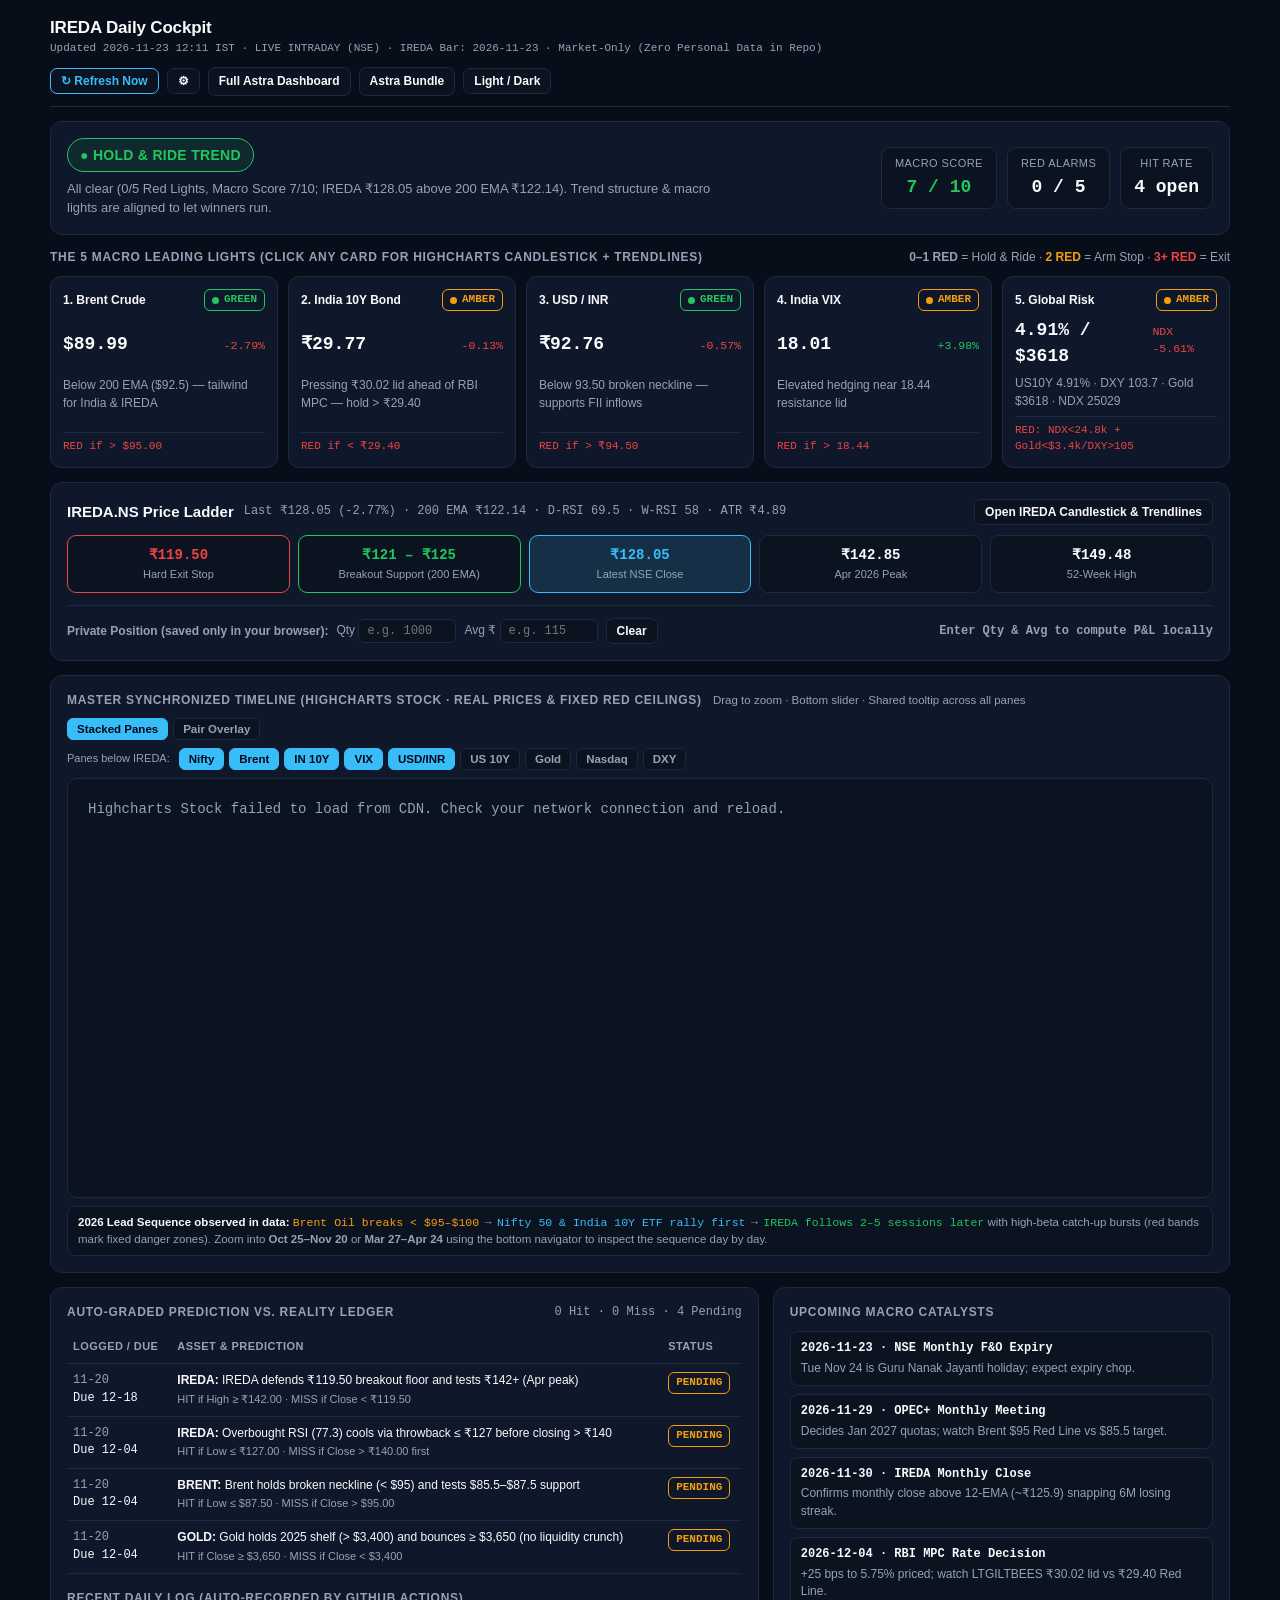
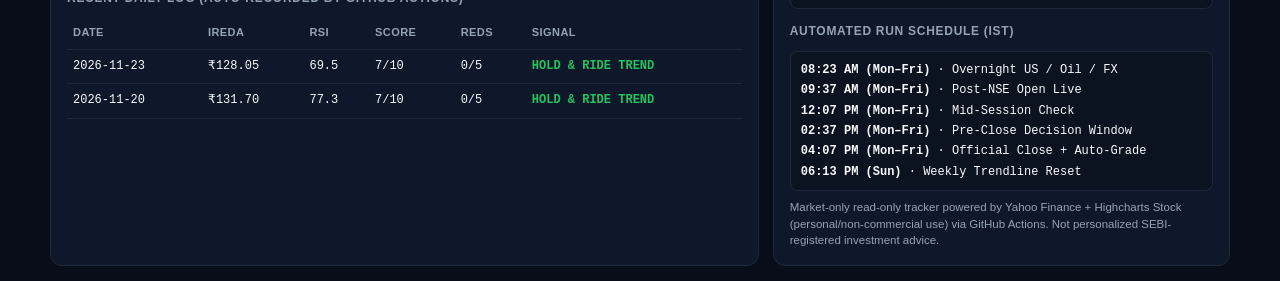
==== commit 61c4c30b: "feat(cockpit): add Refresh Now button, 5x/day off-peak IST crons & intraday-safe grading" ====
--- a/cockpit.html
+++ b/cockpit.html
@@ -172,6 +172,20 @@
       display: none; padding: 8px 12px; border-radius: 8px; font-size: 12px;
       background: rgba(245,158,11,0.12); border: 1px solid var(--amber); color: var(--amber);
     }
+    .refresh-panel {
+      display: none; padding: 10px 12px; border-radius: 10px; font-size: 12px;
+      background: var(--card); border: 1px solid var(--border);
+      flex-direction: column; gap: 8px;
+    }
+    .refresh-panel.open { display: flex; }
+    .refresh-row { display: flex; flex-wrap: wrap; align-items: center; justify-content: space-between; gap: 8px; }
+    .token-input {
+      width: 260px; max-width: 100%; padding: 5px 8px; border-radius: 6px;
+      border: 1px solid var(--border); background: var(--card-2); color: var(--fg); font-size: 12px;
+    }
+    .btn.primary { border-color: var(--accent); color: var(--accent); }
+    .btn.primary:hover { background: var(--accent); color: #020617; }
+    .btn:disabled { opacity: 0.6; cursor: wait; }
   </style>
 </head>
 <body>
@@ -183,9 +197,31 @@
         <div class="mono muted" style="font-size:11px;" id="metaLine">Loading cockpit_state.json…</div>
       </div>
       <div class="nav-links">
+        <button class="btn primary" id="btnRefreshNow" title="Trigger live Yahoo Finance update via GitHub Actions (~35–45s) or reload latest JSON">↻ Refresh Now</button>
+        <button class="btn" id="btnTokenCfg" title="Configure browser-local repo-only GitHub token for 1-click cloud refresh">⚙</button>
         <a class="btn" href="./index.html">Full Astra Dashboard</a>
         <a class="btn" href="./review.html">Astra Bundle</a>
         <button class="btn" id="btnTheme">Light / Dark</button>
+      </div>
+    </div>
+
+    <!-- Collapsible Cloud Refresh & Browser-Local Token Panel -->
+    <div id="refreshPanel" class="refresh-panel">
+      <div class="refresh-row">
+        <div id="refreshStatus" class="mono" style="font-weight:700;">Ready for on-demand refresh.</div>
+        <div class="pill-row">
+          <a class="btn" target="_blank" rel="noopener" href="https://github.com/akashmdbuda-droid/ireda-astra-review/actions/workflows/daily_cockpit.yml">Open GitHub Actions ↗</a>
+          <button class="btn" id="btnCloseRefresh">✕</button>
+        </div>
+      </div>
+      <div id="tokenSetupRow" class="refresh-row" style="padding-top:8px;border-top:1px solid var(--border);">
+        <div class="pill-row">
+          <span class="muted">1-Click Cloud Refresh Token (saved <strong>only in this browser</strong>):</span>
+          <input id="ghTokenInput" type="password" class="token-input mono" placeholder="github_pat_… (Actions: Read & write only)" autocomplete="off" />
+          <button class="btn primary" id="btnSaveToken">Save Locally</button>
+          <button class="btn" id="btnClearToken">Clear</button>
+        </div>
+        <a class="muted" style="font-size:11px;" target="_blank" rel="noopener" href="https://github.com/settings/personal-access-tokens/new">Create repo-only Fine-Grained PAT ↗</a>
       </div>
     </div>
 
@@ -369,9 +405,12 @@
           <span class="sec-title">Automated Run Schedule (IST)</span>
         </div>
         <div class="cat-item mono" style="line-height:1.7;">
-          <div><strong>08:15 AM (Mon–Fri)</strong> · Overnight US / Oil / FX</div>
-          <div><strong>04:15 PM (Mon–Fri)</strong> · NSE Close + Auto-Grade</div>
-          <div><strong>06:00 PM (Sun)</strong> · Weekly Trendline Reset</div>
+          <div><strong>08:23 AM (Mon–Fri)</strong> · Overnight US / Oil / FX</div>
+          <div><strong>09:37 AM (Mon–Fri)</strong> · Post-NSE Open Live</div>
+          <div><strong>12:07 PM (Mon–Fri)</strong> · Mid-Session Check</div>
+          <div><strong>02:37 PM (Mon–Fri)</strong> · Pre-Close Decision Window</div>
+          <div><strong>04:07 PM (Mon–Fri)</strong> · Official Close + Auto-Grade</div>
+          <div><strong>06:13 PM (Sun)</strong> · Weekly Trendline Reset</div>
         </div>
         <div class="muted" style="font-size:11.5px;margin-top:8px;">
           Market-only read-only tracker powered by Yahoo Finance + Highcharts Stock (personal/non-commercial use) via GitHub Actions. Not personalized SEBI-registered investment advice.
@@ -1265,13 +1304,16 @@
       }
 
       function renderAll() {
+        const sess = STATE.market_session ? ` · ${STATE.market_session}` : "";
         document.getElementById("metaLine").textContent =
-          `Updated ${STATE.updated_at_ist} · IREDA Latest Bar: ${STATE.ireda.last_date} · Market-Only (Zero Personal Data in Repo)`;
+          `Updated ${STATE.updated_at_ist}${sess} · IREDA Bar: ${STATE.ireda.last_date} · Market-Only (Zero Personal Data in Repo)`;
 
         if (STATE.fetch_errors && STATE.fetch_errors.length) {
           const w = document.getElementById("staleWarn");
           w.style.display = "block";
           w.textContent = "Partial feed warning (cached fallback used): " + STATE.fetch_errors.join(" | ");
+        } else {
+          document.getElementById("staleWarn").style.display = "none";
         }
 
         const pill = document.getElementById("signalPill");
@@ -1295,7 +1337,7 @@
         const ir = STATE.ireda;
         document.getElementById("ladderNow").textContent = `₹${ir.last.toFixed(2)}`;
         document.getElementById("iredaChips").textContent =
-          `Close ₹${ir.last.toFixed(2)} (${fmtSign(ir.chg_pct)}) · 200 EMA ₹${ir.e200} · D-RSI ${ir.rsi} · W-RSI ${ir.w_rsi} · ATR ₹${ir.atr14}`;
+          `Last ₹${ir.last.toFixed(2)} (${fmtSign(ir.chg_pct)}) · 200 EMA ₹${ir.e200} · D-RSI ${ir.rsi} · W-RSI ${ir.w_rsi} · ATR ₹${ir.atr14}`;
 
         document.getElementById("predSummary").textContent =
           `${ps.hits} Hit · ${ps.misses} Miss · ${ps.pending} Pending` + (ps.hit_rate_pct !== null ? ` (${ps.hit_rate_pct}%)` : "");
@@ -1344,9 +1386,190 @@
         renderLocalPos();
         renderMasterPills();
         renderMasterChart();
+        if (ui.selectedAsset) renderDrawerChart();
+      }
+
+      // ===== ON-DEMAND CLOUD REFRESH (GITHUB ACTIONS DISPATCH + LIVE POLL) =====
+      const GH_REPO = "akashmdbuda-droid/ireda-astra-review";
+      const GH_WORKFLOW = "daily_cockpit.yml";
+      const GH_TOKEN_KEY = "ireda_cockpit_gh_pat_v1";
+      let refreshBusy = false;
+
+      function getSavedToken() {
+        try { return (localStorage.getItem(GH_TOKEN_KEY) || "").trim(); } catch (e) { return ""; }
+      }
+
+      function setRefreshStatus(msg, color) {
+        const panel = document.getElementById("refreshPanel");
+        const st = document.getElementById("refreshStatus");
+        panel.classList.add("open");
+        st.textContent = msg;
+        st.style.color = color || "var(--fg)";
+      }
+
+      function syncTokenUi() {
+        const hasTok = !!getSavedToken();
+        document.getElementById("ghTokenInput").value = hasTok ? "••••••••••••••••" : "";
+        document.getElementById("btnTokenCfg").classList.toggle("active", hasTok);
+      }
+
+      async function fetchFreshState() {
+        const r = await fetch("./cockpit_state.json?t=" + Date.now(), { cache: "no-store" });
+        if (!r.ok) throw new Error("HTTP " + r.status);
+        return await r.json();
+      }
+
+      async function triggerCloudRefresh() {
+        if (refreshBusy) return;
+        const btn = document.getElementById("btnRefreshNow");
+        const tok = getSavedToken();
+        const prevUtc = STATE ? STATE.updated_at_utc : null;
+
+        // Without a saved repo-only token, hard-reload latest JSON and open setup/fallback strip
+        if (!tok) {
+          btn.disabled = true;
+          btn.textContent = "⏳ Reloading…";
+          try {
+            const fresh = await fetchFreshState();
+            const changed = fresh.updated_at_utc !== prevUtc;
+            STATE = fresh;
+            renderAll();
+            document.getElementById("tokenSetupRow").style.display = "flex";
+            setRefreshStatus(
+              changed
+                ? `✓ Loaded newer snapshot (${fresh.updated_at_ist}). Paste a repo-only PAT below for 1-click live cloud fetches.`
+                : `Latest snapshot is ${fresh.updated_at_ist}. For 1-click live Yahoo fetches from here, save a repo-only PAT below (or click "Open GitHub Actions ↗" → Run workflow).`,
+              changed ? "var(--green)" : "var(--amber)"
+            );
+          } catch (err) {
+            setRefreshStatus("Reload failed: " + err.message, "var(--red)");
+          } finally {
+            btn.disabled = false;
+            btn.textContent = "↻ Refresh Now";
+          }
+          return;
+        }
+
+        refreshBusy = true;
+        btn.disabled = true;
+        btn.textContent = "⏳ Updating…";
+        document.getElementById("tokenSetupRow").style.display = "none";
+        setRefreshStatus("1/3 Triggering GitHub Actions cloud fetch…", "var(--accent)");
+
+        try {
+          const disp = await fetch(
+            `https://api.github.com/repos/${GH_REPO}/actions/workflows/${GH_WORKFLOW}/dispatches`,
+            {
+              method: "POST",
+              headers: {
+                "Accept": "application/vnd.github+json",
+                "Authorization": `Bearer ${tok}`,
+                "Content-Type": "application/json",
+              },
+              body: JSON.stringify({ ref: "main" }),
+            }
+          );
+          if (!disp.ok) {
+            const errTxt = disp.status === 401 || disp.status === 403
+              ? "Token rejected (HTTP " + disp.status + ") — ensure Fine-Grained PAT has Actions: Read & write on ireda-astra-review."
+              : "GitHub dispatch failed (HTTP " + disp.status + ").";
+            document.getElementById("tokenSetupRow").style.display = "flex";
+            setRefreshStatus(errTxt, "var(--red)");
+            return;
+          }
+
+          setRefreshStatus("2/3 Fetching live Yahoo Finance quotes & recalculating lights (~15s)…", "var(--accent)");
+          const startedAt = Date.now();
+          let runDone = false;
+          while (Date.now() - startedAt < 130000) {
+            await new Promise((res) => setTimeout(res, 4000));
+            const elapsed = Math.round((Date.now() - startedAt) / 1000);
+
+            if (!runDone) {
+              try {
+                const rr = await fetch(
+                  `https://api.github.com/repos/${GH_REPO}/actions/workflows/${GH_WORKFLOW}/runs?per_page=1&t=${Date.now()}`,
+                  { headers: { "Accept": "application/vnd.github+json", "Authorization": `Bearer ${tok}` } }
+                );
+                if (rr.ok) {
+                  const rj = await rr.json();
+                  const latest = rj.workflow_runs && rj.workflow_runs[0];
+                  if (latest && new Date(latest.created_at).getTime() >= startedAt - 15000) {
+                    if (latest.status === "completed") {
+                      if (latest.conclusion !== "success") {
+                        setRefreshStatus(`Cloud run finished with status: ${latest.conclusion}. Check GitHub Actions log.`, "var(--red)");
+                        return;
+                      }
+                      runDone = true;
+                      setRefreshStatus(`3/3 Live data committed — waiting for GitHub Pages deploy (${elapsed}s)…`, "var(--accent)");
+                    } else {
+                      setRefreshStatus(`2/3 Cloud runner ${latest.status} (${elapsed}s)…`, "var(--accent)");
+                    }
+                  }
+                }
+              } catch (e) {}
+            } else {
+              setRefreshStatus(`3/3 Waiting for GitHub Pages CDN to serve new JSON (${elapsed}s)…`, "var(--accent)");
+            }
+
+            try {
+              const fresh = await fetchFreshState();
+              if (fresh && fresh.updated_at_utc && fresh.updated_at_utc !== prevUtc) {
+                STATE = fresh;
+                renderAll();
+                setRefreshStatus(
+                  `✓ Live refresh complete in ${elapsed}s! (${fresh.updated_at_ist} · IREDA ₹${fresh.ireda.last.toFixed(2)})`,
+                  "var(--green)"
+                );
+                return;
+              }
+            } catch (e) {}
+          }
+          setRefreshStatus("Cloud run was triggered, but Pages CDN took >2m — click ↻ Refresh Now again in a few seconds.", "var(--amber)");
+        } catch (err) {
+          setRefreshStatus("Refresh error: " + err.message, "var(--red)");
+        } finally {
+          refreshBusy = false;
+          btn.disabled = false;
+          btn.textContent = "↻ Refresh Now";
+        }
       }
 
       // Wire controls
+      document.getElementById("btnRefreshNow").addEventListener("click", triggerCloudRefresh);
+      document.getElementById("btnTokenCfg").addEventListener("click", () => {
+        const panel = document.getElementById("refreshPanel");
+        const row = document.getElementById("tokenSetupRow");
+        const opening = !panel.classList.contains("open") || row.style.display === "none";
+        panel.classList.toggle("open", opening);
+        row.style.display = "flex";
+        if (opening) {
+          syncTokenUi();
+          document.getElementById("refreshStatus").textContent = getSavedToken()
+            ? "Browser-local repo-only token is active. Clicking ↻ Refresh Now triggers a live cloud update."
+            : "Optional: Save a Fine-Grained PAT scoped ONLY to ireda-astra-review (Actions: Read & write) for 1-click refresh.";
+          document.getElementById("refreshStatus").style.color = "var(--muted)";
+        }
+      });
+      document.getElementById("btnCloseRefresh").addEventListener("click", () => {
+        document.getElementById("refreshPanel").classList.remove("open");
+      });
+      document.getElementById("btnSaveToken").addEventListener("click", () => {
+        const raw = document.getElementById("ghTokenInput").value.trim();
+        if (!raw || raw.startsWith("••")) {
+          setRefreshStatus("Paste a fresh Fine-Grained GitHub PAT first.", "var(--amber)");
+          return;
+        }
+        try { localStorage.setItem(GH_TOKEN_KEY, raw); } catch (e) {}
+        syncTokenUi();
+        setRefreshStatus("✓ Token saved strictly in this browser. Click ↻ Refresh Now to fetch live quotes!", "var(--green)");
+      });
+      document.getElementById("btnClearToken").addEventListener("click", () => {
+        try { localStorage.removeItem(GH_TOKEN_KEY); } catch (e) {}
+        syncTokenUi();
+        setRefreshStatus("Token removed from this browser.", "var(--muted)");
+      });
+
       document.getElementById("btnTheme").addEventListener("click", () => {
         document.body.classList.toggle("light");
         renderMasterChart();
@@ -1406,9 +1629,9 @@
       });
 
       loadLocalPos();
-
-      fetch("./cockpit_state.json?t=" + Date.now())
-        .then((r) => { if (!r.ok) throw new Error("HTTP " + r.status); return r.json(); })
+      syncTokenUi();
+
+      fetchFreshState()
         .then((data) => { STATE = data; renderAll(); })
         .catch((err) => {
           document.getElementById("metaLine").textContent = "Failed to load cockpit_state.json: " + err.message;
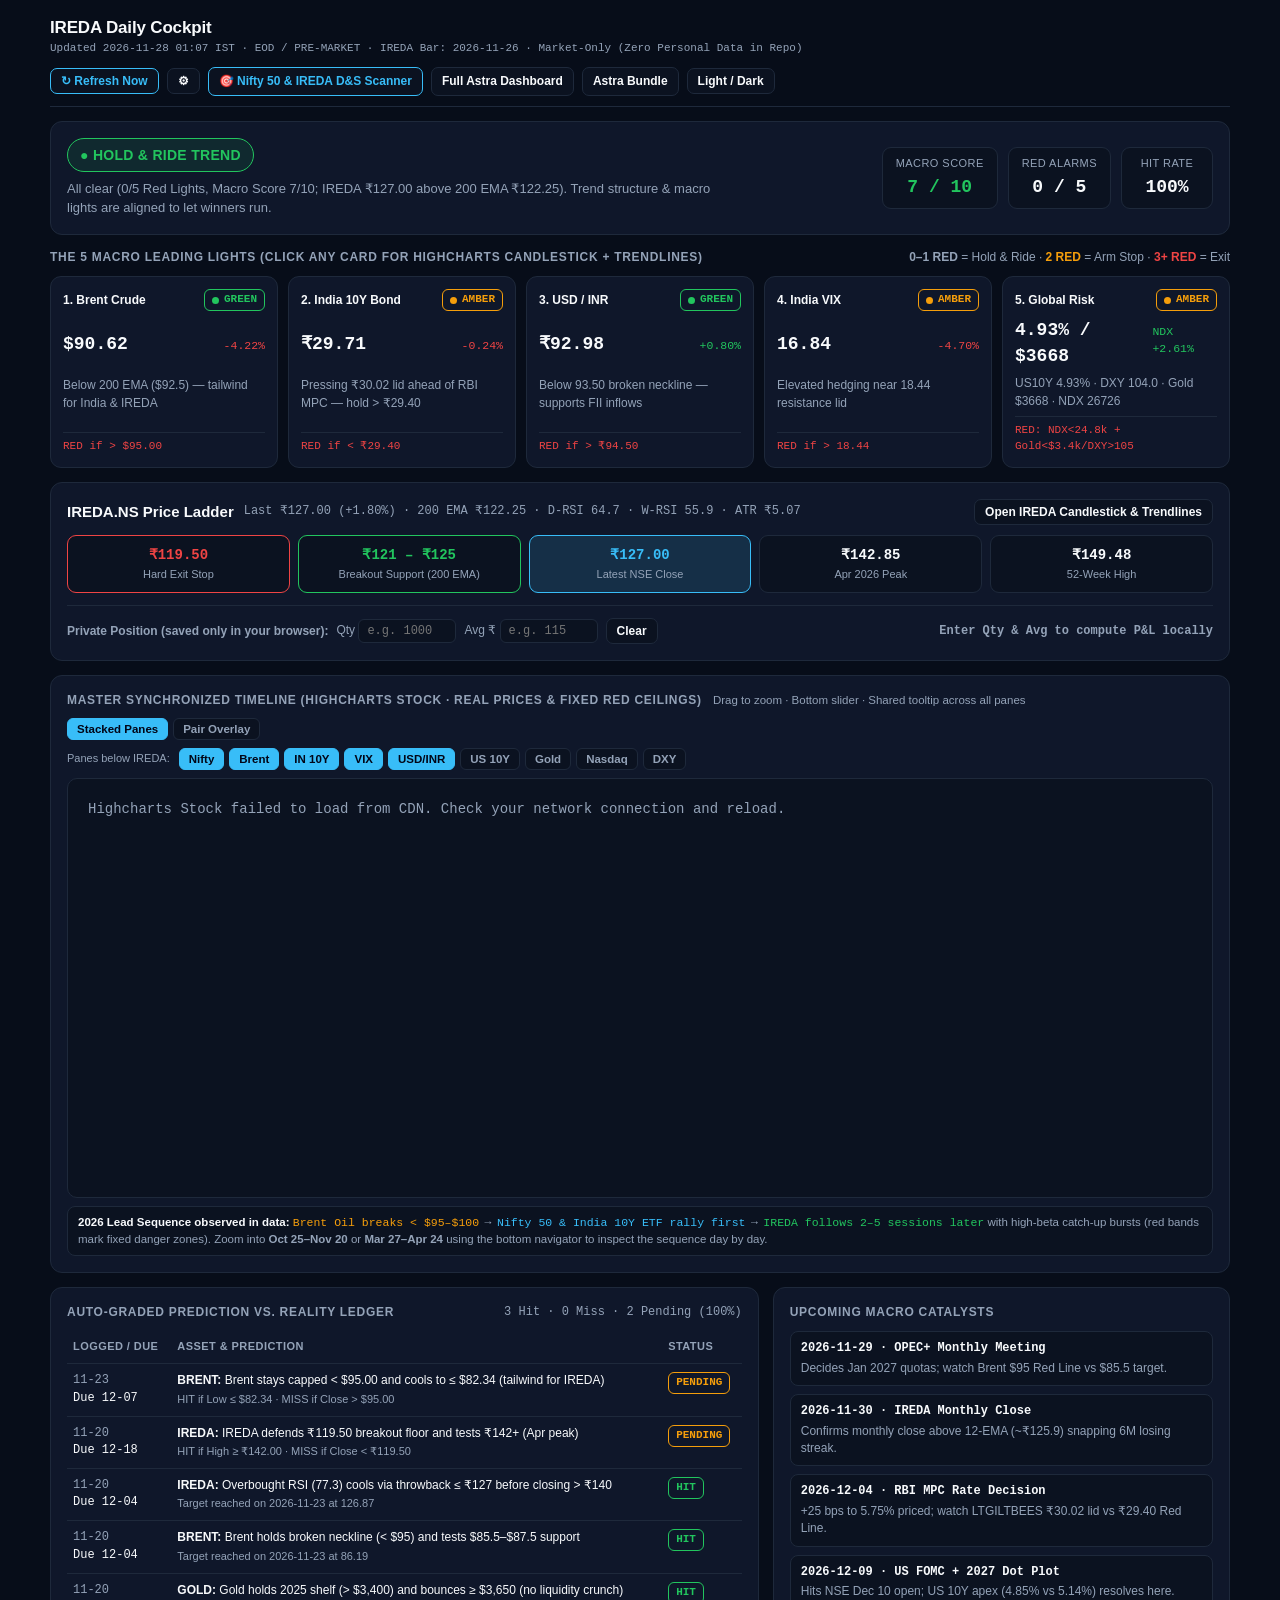
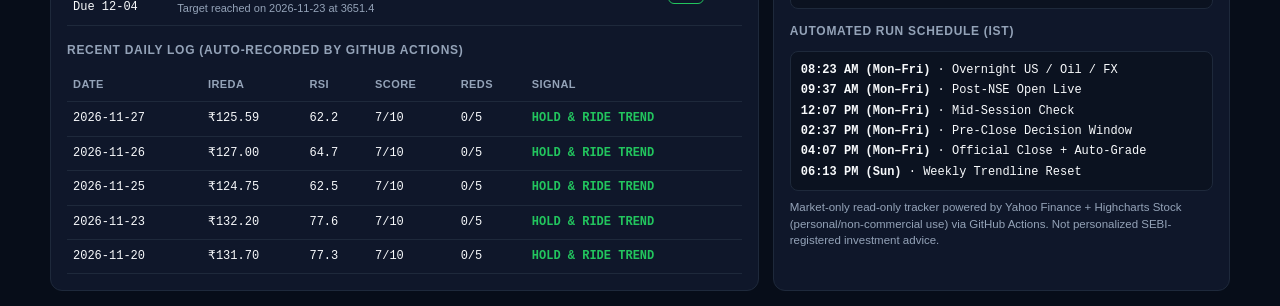
==== commit 8bbc44e5: "feat(pages): add Nifty 50 & IREDA Demand/Supply swing scanner, portfolio-capped 4Y backtest & forwar" ====
--- a/cockpit.html
+++ b/cockpit.html
@@ -199,6 +199,7 @@
       <div class="nav-links">
         <button class="btn primary" id="btnRefreshNow" title="Trigger live Yahoo Finance update via GitHub Actions (~35–45s) or reload latest JSON">↻ Refresh Now</button>
         <button class="btn" id="btnTokenCfg" title="Configure browser-local repo-only GitHub token for 1-click cloud refresh">⚙</button>
+        <a class="btn primary" href="./scanner.html">🎯 Nifty 50 &amp; IREDA D&amp;S Scanner</a>
         <a class="btn" href="./index.html">Full Astra Dashboard</a>
         <a class="btn" href="./review.html">Astra Bundle</a>
         <button class="btn" id="btnTheme">Light / Dark</button>
@@ -268,6 +269,7 @@
         <div style="display:flex;flex-wrap:wrap;align-items:center;gap:6px;">
           <button class="btn tf-btn active" data-tf="1d">Daily</button>
           <button class="btn tf-btn" data-tf="1wk">Weekly</button>
+          <button class="btn active" id="btnToggleDS" title="Show/hide Demand & Supply Zones on IREDA chart">D&amp;S Zones</button>
           <button class="btn" id="btnDrawTL">+ Draw Trendline</button>
           <button class="btn" id="btnClearTL">Clear</button>
           <button class="btn" id="btnCloseDrawer">Close ✕</button>
@@ -1157,6 +1159,75 @@
           lineWidth: 1.5,
         });
 
+        const yAxis0 = {
+          height: "73%",
+          opposite: true,
+          lineColor: th.border,
+          gridLineColor: th.grid,
+          labels: { align: "left", x: 6, style: { color: th.muted, fontSize: "10.5px", fontFamily: "ui-monospace, monospace" } },
+          resize: { enabled: true },
+        };
+        if (ui.selectedAsset === "IREDA" && ui.showDS !== false) {
+          const liveIredaDS = window.__IREDA_DS_LIVE;
+          if (liveIredaDS && Array.isArray(liveIredaDS.zones_plot) && liveIredaDS.zones_plot.length) {
+            const seenY = [];
+            yAxis0.plotBands = [];
+            for (const z of liveIredaDS.zones_plot) {
+              const isDem = z.kind === "DEMAND";
+              const yLo = Math.min(z.distal, z.proximal);
+              const yHi = Math.max(z.distal, z.proximal);
+              const yMid = (yLo + yHi) / 2;
+              const tooClose = seenY.some((p) => Math.abs(p - yMid) / Math.max(yMid, 1) < 0.045);
+              const color = !isDem
+                ? "rgba(244, 63, 94, 0.14)"
+                : (z.tf === "W" ? "rgba(56, 189, 248, 0.16)" : "rgba(34, 197, 94, 0.15)");
+              const lblCol = !isDem ? "#f43f5e" : (z.tf === "W" ? "#38bdf8" : "#22c55e");
+              const band = { from: yLo, to: yHi, color, zIndex: 1 };
+              if (!tooClose) {
+                seenY.push(yMid);
+                band.label = {
+                  text: `${z.pattern} (₹${yLo}–₹${yHi})`,
+                  align: isDem ? "center" : "right",
+                  x: isDem ? 0 : -8,
+                  style: { color: lblCol, fontSize: "10px", fontWeight: "700", fontFamily: "ui-monospace, monospace" },
+                };
+              }
+              yAxis0.plotBands.push(band);
+            }
+            if (liveIredaDS.trade_plan && liveIredaDS.trade_plan.f1_m) {
+              yAxis0.plotLines = [{
+                value: liveIredaDS.trade_plan.f1_m,
+                color: "#f59e0b",
+                dashStyle: "ShortDash",
+                width: 1.3,
+                zIndex: 4,
+                label: { text: `F1-M Achievement ₹${liveIredaDS.trade_plan.f1_m}`, align: "right", x: -6, style: { color: "#f59e0b", fontSize: "10px", fontWeight: "700", fontFamily: "ui-monospace, monospace" } },
+              }];
+            }
+          } else {
+            yAxis0.plotBands = [
+              {
+                from: 128.69, to: 137.45, color: "rgba(244, 63, 94, 0.14)", zIndex: 1,
+                label: { text: "RBD-M Supply Wall (₹128.7–₹137.5)", align: "right", x: -8, style: { color: "#f43f5e", fontSize: "10px", fontWeight: "700", fontFamily: "ui-monospace, monospace" } },
+              },
+              {
+                from: 110.40, to: 118.30, color: "rgba(56, 189, 248, 0.16)", zIndex: 1,
+                label: { text: "Fresh RBR-W/D Swing DZ (₹110.4–₹118.3)", align: "center", style: { color: "#38bdf8", fontSize: "10px", fontWeight: "700", fontFamily: "ui-monospace, monospace" } },
+              },
+              {
+                from: 95.55, to: 103.85, color: "rgba(34, 197, 94, 0.15)", zIndex: 1,
+                label: { text: "IPO 1-Red Weekly Core (₹95.6–₹103.9)", align: "center", style: { color: "#22c55e", fontSize: "10px", fontWeight: "700", fontFamily: "ui-monospace, monospace" } },
+              },
+            ];
+            yAxis0.plotLines = [
+              {
+                value: 142.85, color: "#f59e0b", dashStyle: "ShortDash", width: 1.3, zIndex: 4,
+                label: { text: "F1-M Achievement ₹142.85", align: "right", x: -6, style: { color: "#f59e0b", fontSize: "10px", fontWeight: "700", fontFamily: "ui-monospace, monospace" } },
+              },
+            ];
+          }
+        }
+
         drawerChartInst = Highcharts.stockChart("drawerChart", {
           chart: {
             backgroundColor: th.bg,
@@ -1243,14 +1314,7 @@
             crosshair: { color: th.accent, width: 1.2, dashStyle: "ShortDash" },
           },
           yAxis: [
-            {
-              height: "73%",
-              opposite: true,
-              lineColor: th.border,
-              gridLineColor: th.grid,
-              labels: { align: "left", x: 6, style: { color: th.muted, fontSize: "10.5px", fontFamily: "ui-monospace, monospace" } },
-              resize: { enabled: true },
-            },
+            yAxis0,
             {
               top: "78%",
               height: "22%",
@@ -1591,6 +1655,12 @@
         renderDrawerChart();
       }));
 
+      document.getElementById("btnToggleDS").addEventListener("click", (e) => {
+        ui.showDS = ui.showDS === false ? true : false;
+        e.target.classList.toggle("active", ui.showDS !== false);
+        if (ui.selectedAsset) renderDrawerChart();
+      });
+
       document.getElementById("btnDrawTL").addEventListener("click", (e) => {
         ui.drawMode = !ui.drawMode;
         ui.pendingPt = null;
@@ -1631,6 +1701,17 @@
       loadLocalPos();
       syncTokenUi();
 
+      // Silently fetch live IREDA Demand/Supply zones from demand_supply_state.json for dynamic overlay sync
+      fetch("./demand_supply_state.json?t=" + Date.now(), { cache: "no-store" })
+        .then((r) => (r.ok ? r.json() : null))
+        .then((ds) => {
+          if (ds && Array.isArray(ds.stocks)) {
+            window.__IREDA_DS_LIVE = ds.stocks.find((s) => s.symbol === "IREDA") || null;
+            if (ui.selectedAsset === "IREDA") renderDrawerChart();
+          }
+        })
+        .catch(() => {});
+
       fetchFreshState()
         .then((data) => { STATE = data; renderAll(); })
         .catch((err) => {
